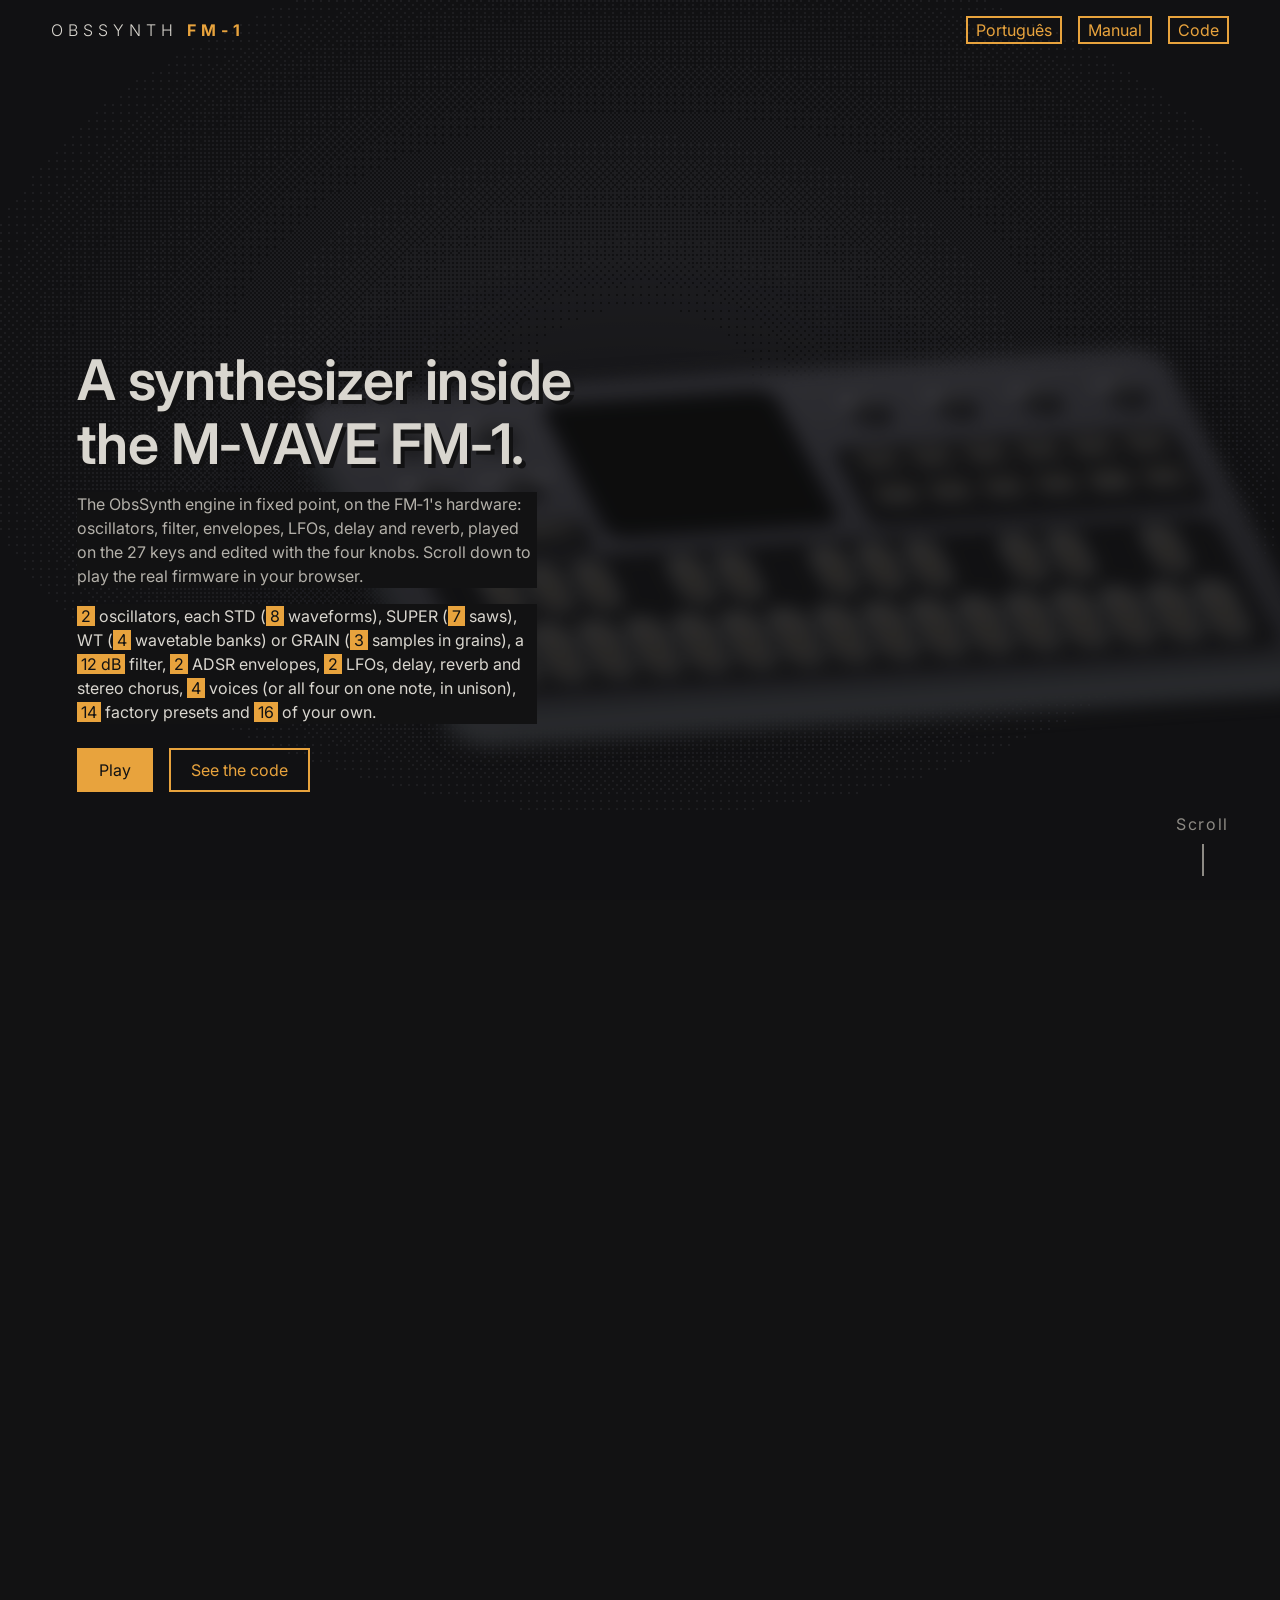
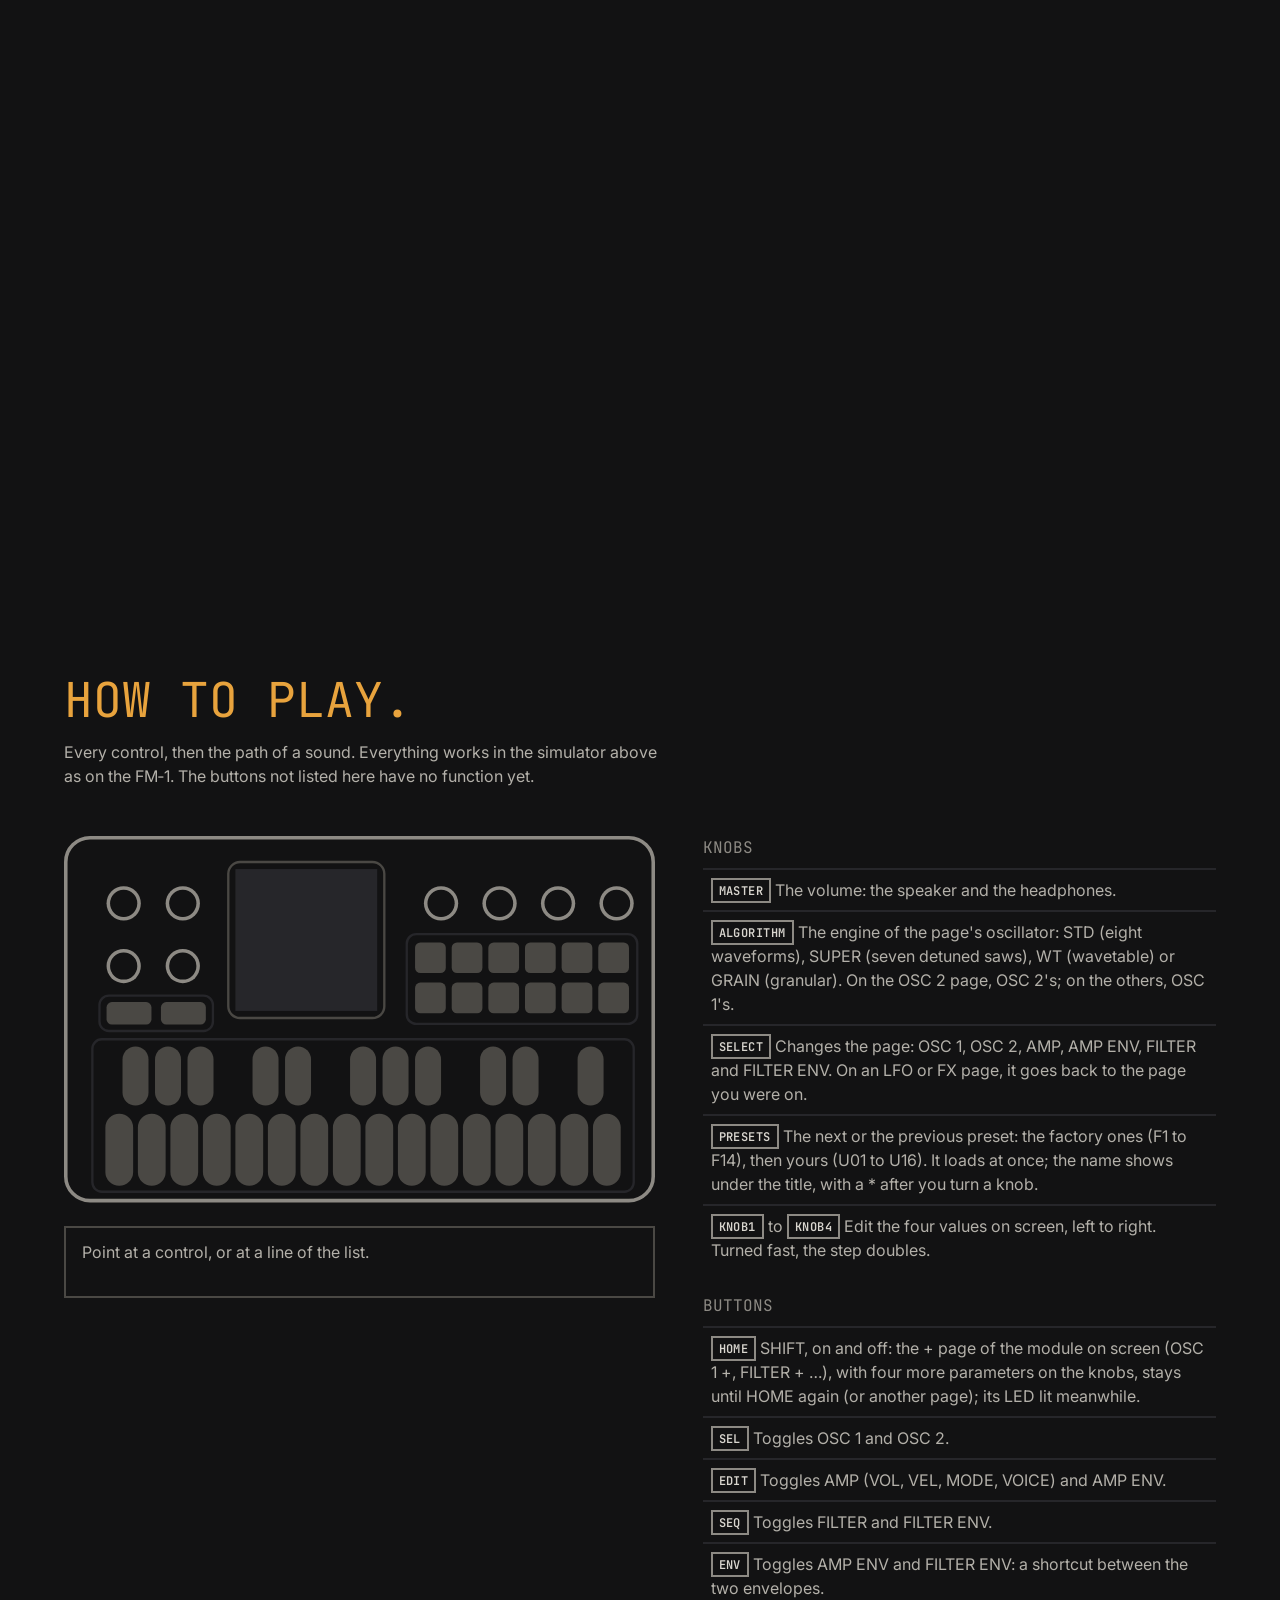
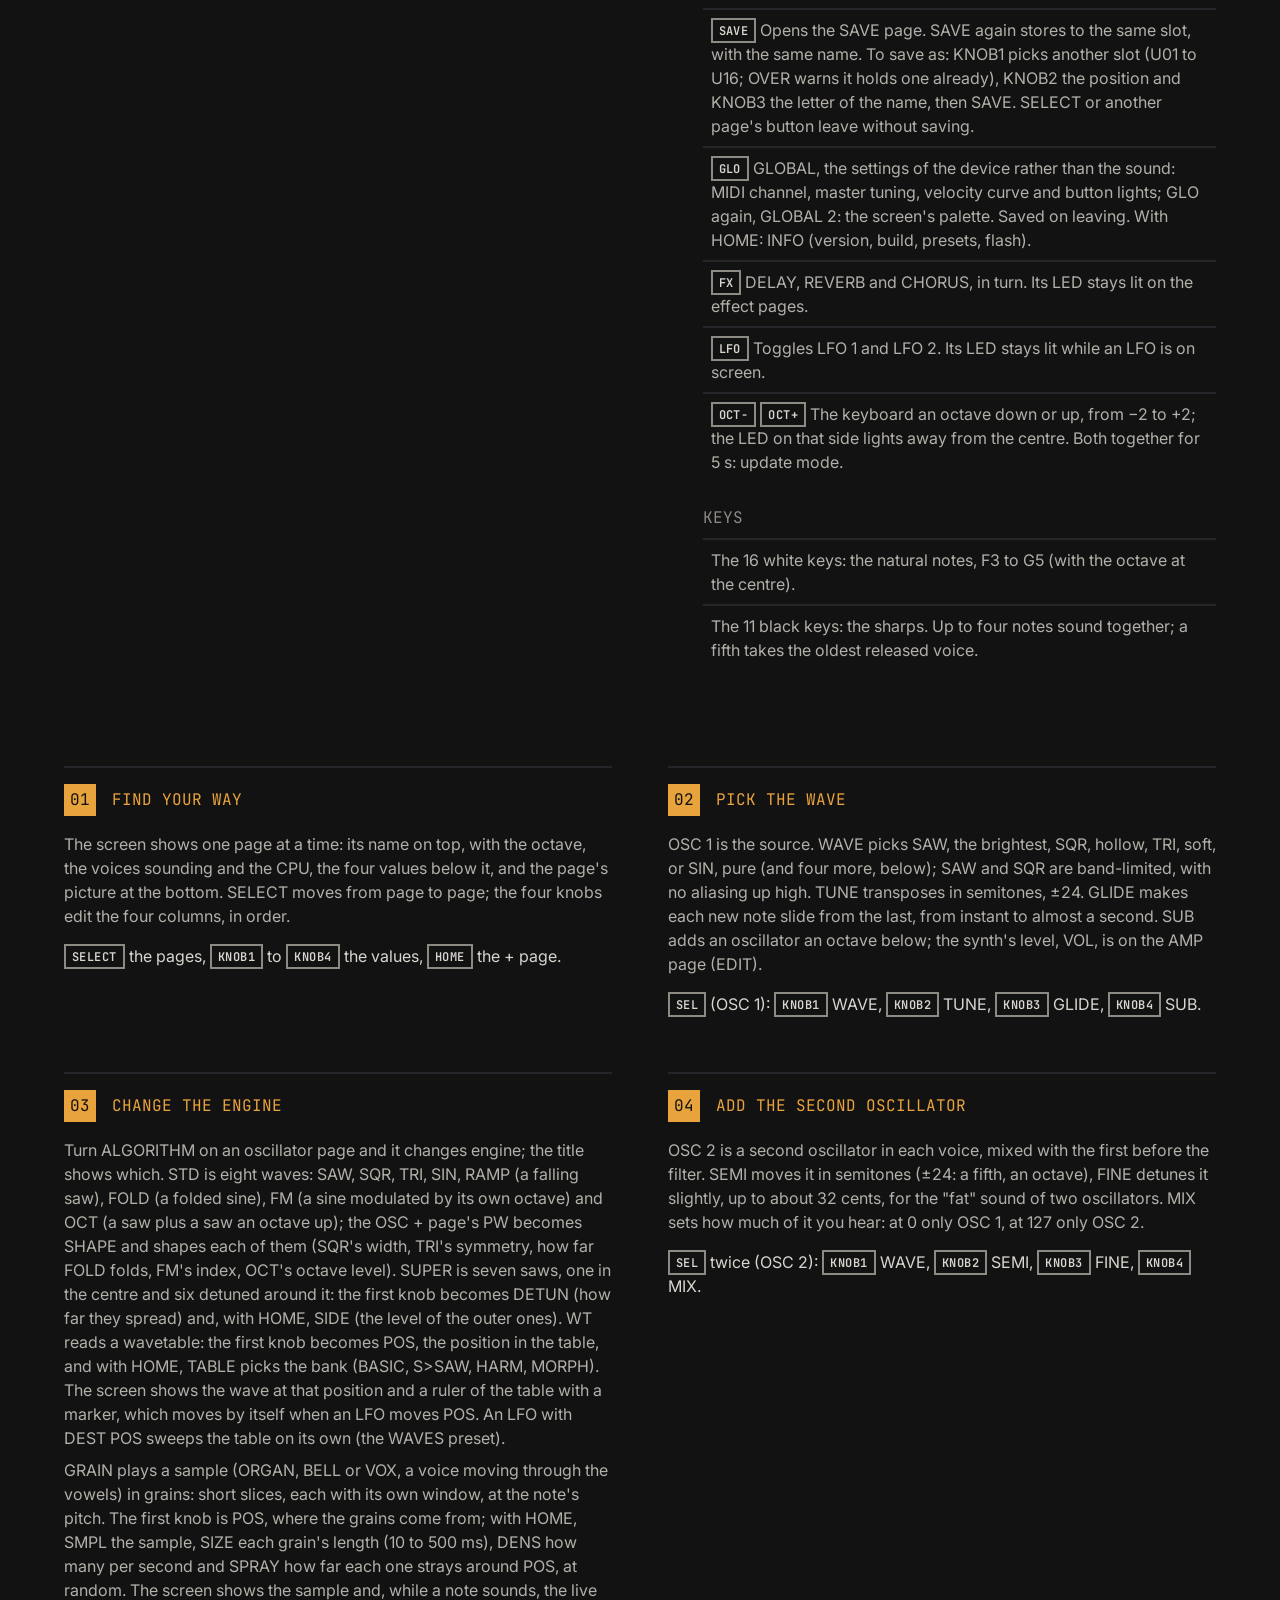
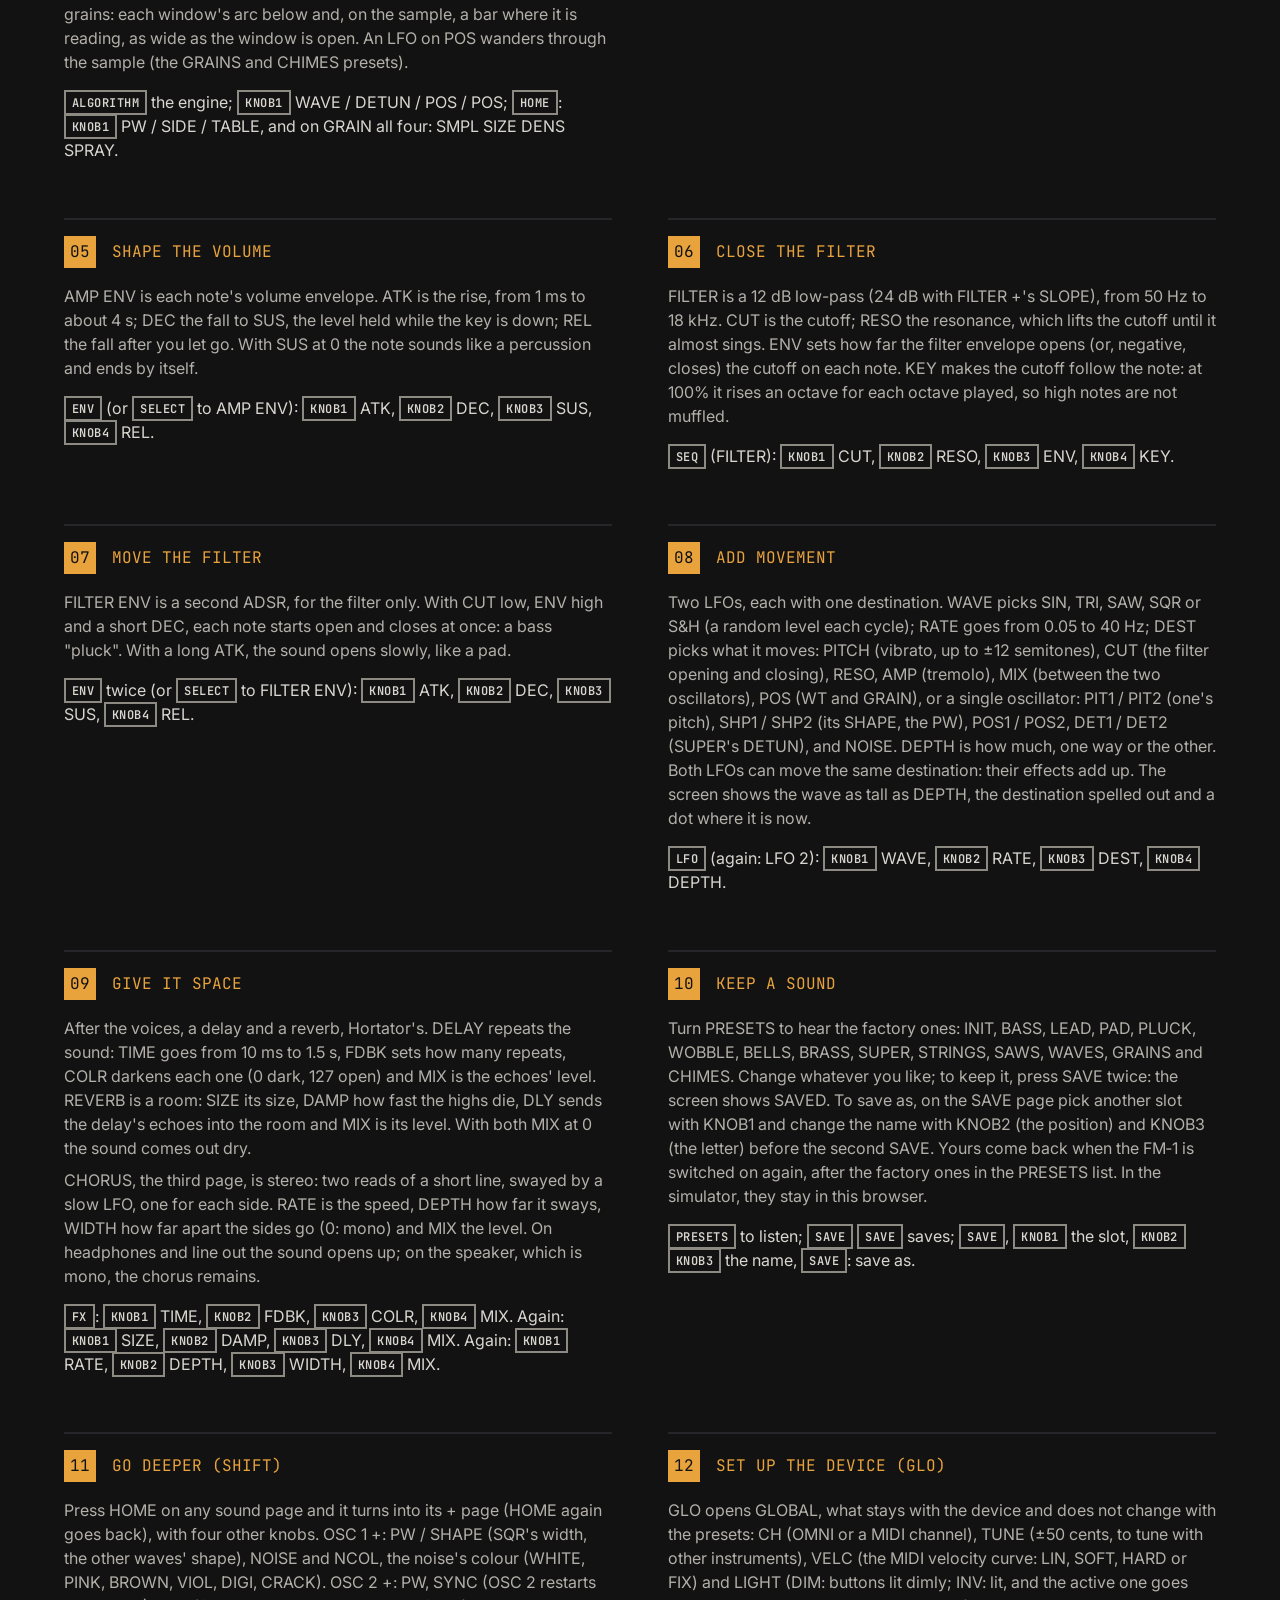
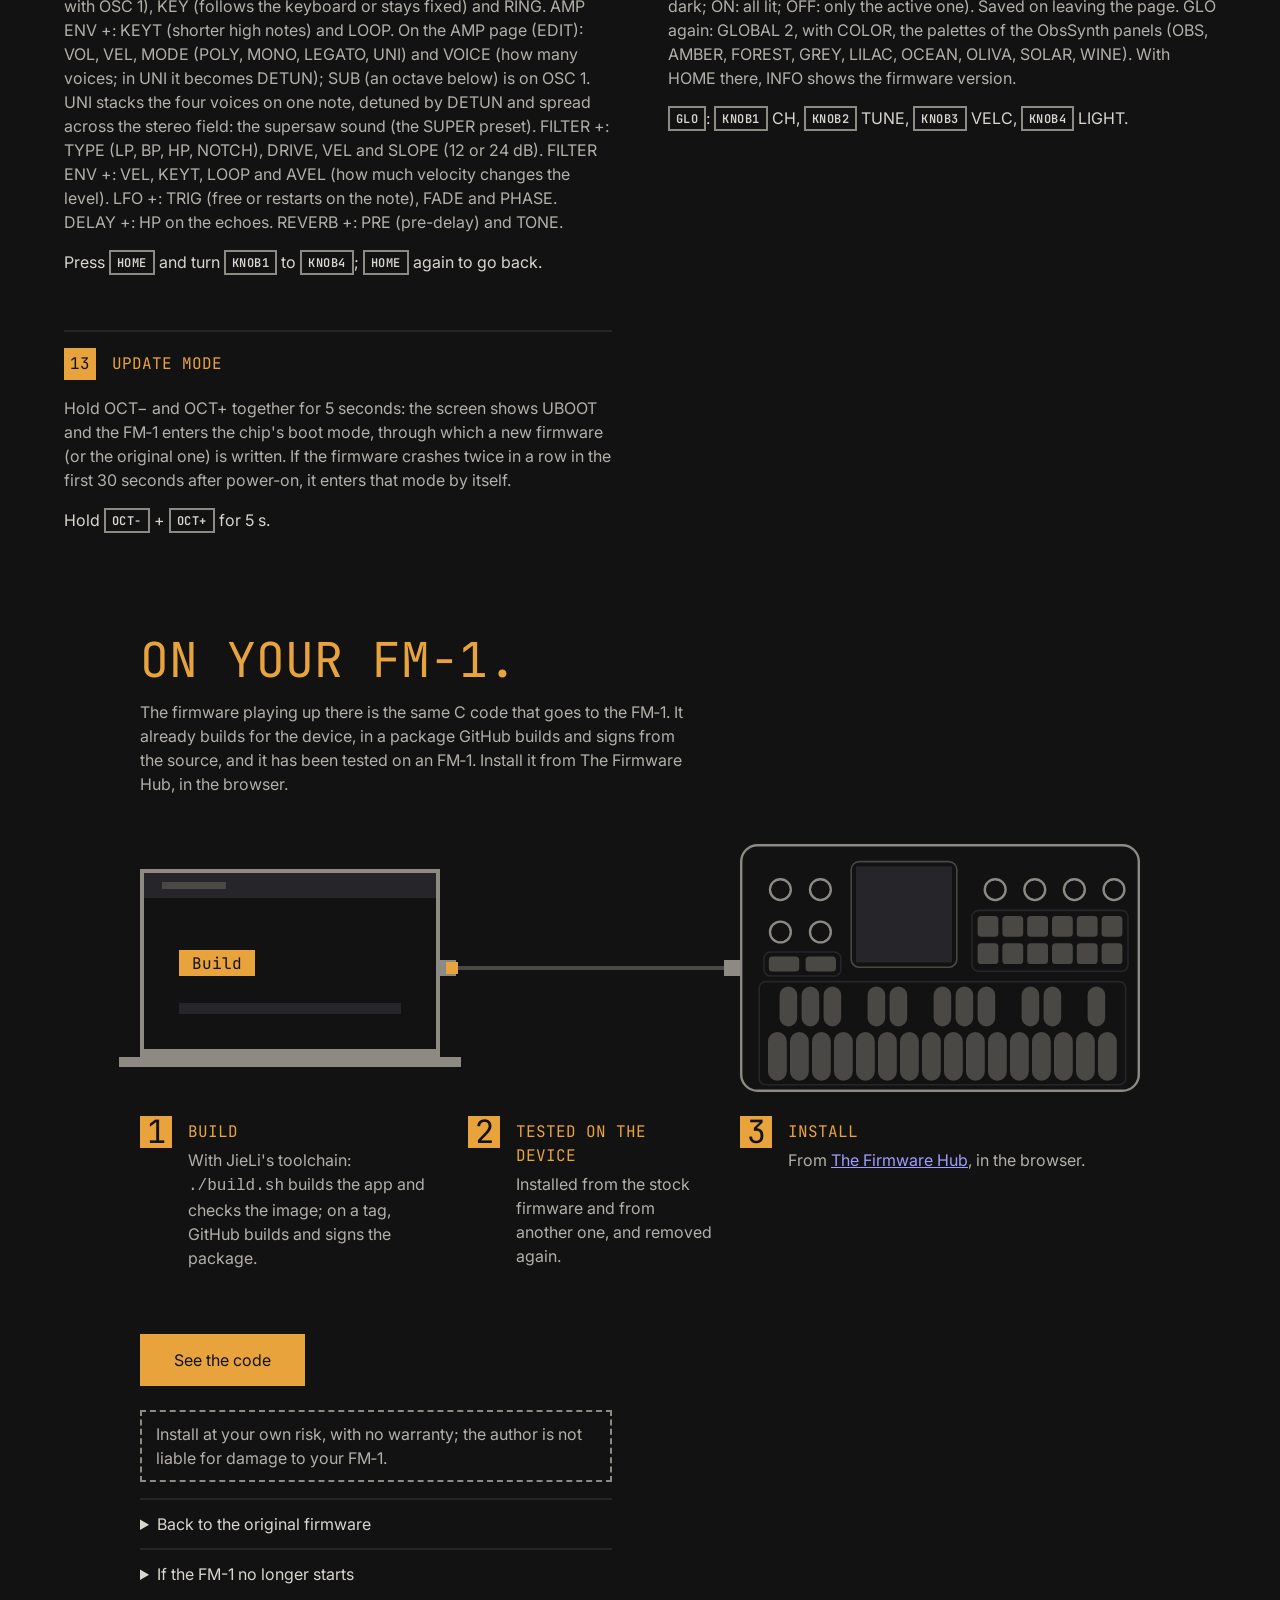
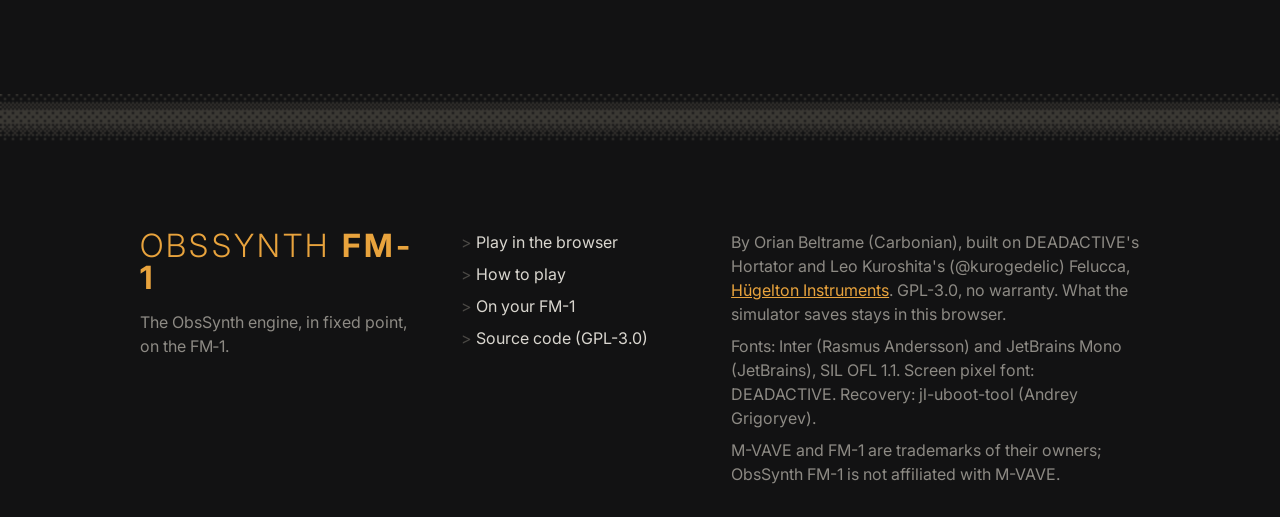
==== web/sim/index.html @ ee3d3f21 "sim page: the Clips beside the FM-1, Acid 16 selected, more acid clips on F9 SUPER - On wide screens" ====
<!doctype html>
<!-- SPDX-License-Identifier: GPL-3.0-only
     Drum machine fork: 2026 DEADACTIVE; ObsSynth FM-1: 2026 Orian Beltrame -->
<html lang="en">
<head>
<meta charset="utf-8">
<meta name="viewport" content="width=device-width, initial-scale=1, viewport-fit=cover">
<title>ObsSynth FM-1: a synthesizer inside the M-VAVE FM-1</title>
<meta name="description" content="ObsSynth FM-1 turns the M-VAVE FM-1 into a synthesizer: two oscillators, a filter with its own envelope, an amp envelope, two LFOs, delay, reverb and chorus, four voices. Play the real firmware in your browser.">
<link rel="preconnect" href="https://fonts.googleapis.com">
<link rel="preconnect" href="https://fonts.gstatic.com" crossorigin>
<link href="https://fonts.googleapis.com/css2?family=Inter:wght@300;400;600;700&family=JetBrains+Mono:wght@500;700&display=swap" rel="stylesheet" media="print" onload="this.media='all'">
<link rel="stylesheet" href="sim.css">
<link rel="alternate" hreflang="en" href="index.html">
<link rel="alternate" hreflang="pt-BR" href="pt.html">
</head>
<body>
<section id="hero" class="hero" aria-label="ObsSynth FM-1">
  <div class="hero-stage" id="stage">
    <nav class="hero-nav">
      <span class="silk">OBSSYNTH <span class="mark">FM-1</span></span>
      <span class="nav-links"><a href="pt.html" hreflang="pt-BR" lang="pt-BR">Português</a><a href="#manual">Manual</a><a href="https://github.com/orianbsilva/obssynth-fm1" target="_blank" rel="noopener">Code</a></span>
    </nav>

    <div class="desk-shadow" id="desk-shadow"></div>
    <div class="scene" id="scene">
      <div class="tilt" id="tilt">
        <div id="fit" class="fit">
          <div id="device" class="device" aria-label="The FM-1 panel"></div>
        </div>
      </div>
    </div>
    <div class="scene-dim" aria-hidden="true"></div>
    <div class="power-ui" id="power-ui">                <!-- placed by app.js: a line from the FM-1's own switch -->
      <span class="power-lead" id="power-lead" aria-hidden="true"></span>
      <button type="button" class="power-toggle" id="power-on" role="switch" aria-checked="false" aria-label="Power"
        disabled><span class="knob"></span></button>
      <span class="power-label" id="power-label">Power</span>
    </div>

    <div class="hero-copy" id="hero-copy">
      <h1>A synthesizer inside the M&#8209;VAVE&nbsp;FM&#8209;1.</h1>
      <p>The ObsSynth engine in fixed point, on the FM&#8209;1's hardware: oscillators, filter, envelopes, LFOs, delay
        and reverb, played on the 27 keys and edited with the four knobs. Scroll down to play the real firmware in your browser.</p>
      <p class="hero-count"><b>2</b> oscillators, each STD (<b>8</b> waveforms), SUPER (<b>7</b> saws),
        WT (<b>4</b> wavetable banks) or GRAIN (<b>3</b> samples in grains), a <b>12 dB</b> filter, <b>2</b>
        ADSR envelopes, <b>2</b> LFOs, delay, reverb and stereo chorus, <b>4</b> voices (or all four on one note,
        in unison), <b>14</b> factory presets and <b>16</b> of your own.</p>
      <p class="hero-actions">
        <a class="cta" href="#play">Play</a>
        <span class="cta-slot"><a class="cta ghost" href="https://github.com/orianbsilva/obssynth-fm1" target="_blank" rel="noopener">See the code</a><span class="install-count" id="install-count" hidden></span></span>
      </p>
    </div>
    <p class="scroll-cue" id="scroll-cue" aria-hidden="true">Scroll</p>

    <div class="play-bar" id="play-bar">
      <p id="note" class="note" role="status"></p>
      <span class="power-note" id="power-note">Loading…</span>
      <button type="button" class="bar-btn" id="help-toggle" aria-expanded="false" aria-controls="help">Controls</button>
      <button type="button" class="bar-btn" id="clips-toggle" aria-expanded="false" aria-controls="clips">Clips</button>
      <button type="button" class="bar-btn" id="reset" aria-haspopup="dialog">Start over</button>
      <div id="reset-confirm" class="confirm" role="dialog" aria-label="Start over" hidden>
        <p>Erase what this browser saved and start the FM&#8209;1 from scratch?</p>
        <button type="button" id="reset-yes">Erase and start over</button>
        <button type="button" id="reset-no">Keep</button>
      </div>
    </div>
    <div id="clips" class="clips" role="dialog" aria-label="MIDI clips" hidden>
      <p class="clips-title">MIDI clips</p>
      <p class="clips-sub">Into the simulator, or into an FM-1 over USB. The acid ones play on F9 SUPER.</p>
      <button type="button" id="clip-play">Play</button>
      <button type="button" id="clip-stop">Stop</button>
      <label class="clips-loop"><input type="checkbox" id="clip-loop" checked> Loop</label>
      <label class="clips-pick">Clip <select id="clip-sel"></select></label>
      <label>To <select id="clip-dest"></select></label>
      <label>Channel <select id="clip-ch"></select></label>
      <button type="button" id="clip-midi" title="Asks the browser for access to the MIDI ports">MIDI ports</button>
      <p id="clip-status" class="clips-status" role="status">Pick one and Play (or double-click it).</p>
    </div>
    <a class="more-cue" id="more-cue" href="#manual">More below<span aria-hidden="true">↓</span></a>
    <div id="help" class="help" hidden>
      <div>
        <h2>Mouse and touch</h2>
        <ul>
          <li>Keys and buttons play while pressed, several at once.</li>
          <li>Knobs: drag up or down, use the mouse wheel, or hover and use ↑ ↓.</li>
          <li>To hold a button (OCT− + OCT+), right-click it or press and hold; tap again to release.</li>
        </ul>
      </div>
      <div>
        <h2>Getting around</h2>
        <ul>
          <li>By section: SEL toggles OSC 1 and OSC 2; EDIT, AMP and AMP ENV; SEQ, FILTER and FILTER ENV. SELECT steps
            through all of them in order: OSC 1, OSC 2, AMP, AMP ENV, FILTER, FILTER ENV.</li>
          <li>ENV: AMP ENV and FILTER ENV; LFO: LFO 1 and LFO 2; FX: DELAY, REVERB and CHORUS; GLO: GLOBAL and GLOBAL 2.
            Each button cycles through its own pages.</li>
          <li>KNOB1 to KNOB4 edit the four values; HOME turns SHIFT on and off: the module's + page, with four more
            parameters, stays on screen until HOME again or another page.</li>
          <li>PRESETS changes the preset; SAVE, then SAVE again, stores the sound in a slot.</li>
        </ul>
      </div>
      <div>
        <h2>Computer keyboard</h2>
        <ul>
          <li>Lower keys: Z X C V B N M , . / and S D F H J L ; '</li>
          <li>Upper keys: Q W E R T Y and 3 4 6.</li>
          <li>Esc HOME, ← OCT−, → OCT+.</li>
        </ul>
      </div>
    </div>
  </div>
  <span class="hero-end" id="play" aria-hidden="true"></span>
</section>

<section id="manual" class="manual" aria-labelledby="manual-title">
  <header class="manual-head">
    <h2 id="manual-title">How to play.</h2>
    <p>Every control, then the path of a sound. Everything works in the simulator above as on the FM&#8209;1. The
      buttons not listed here have no function yet.</p>
  </header>

  <div class="panel-map">
    <div class="map-stage">
      <div class="map-device" id="manual-mini" aria-hidden="true"></div>
      <p class="map-caption" id="map-caption">Point at a control, or at a line of the list.</p>
    </div>
    <div class="map-list" id="map-list">
      <h3>Knobs</h3>
      <ul>
        <li data-ctl="MASTER"><b>MASTER</b> The volume: the speaker and the headphones.</li>
        <li data-ctl="ALGORITHM"><b>ALGORITHM</b> The engine of the page's oscillator: STD (eight waveforms), SUPER
          (seven detuned saws), WT (wavetable) or GRAIN (granular). On the OSC 2 page, OSC 2's; on the others, OSC 1's.</li>
        <li data-ctl="SELECT"><b>SELECT</b> Changes the page: OSC 1, OSC 2, AMP, AMP ENV, FILTER and FILTER ENV. On an LFO
          or FX page, it goes back to the page you were on.</li>
        <li data-ctl="PRESETS"><b>PRESETS</b> The next or the previous preset: the factory ones (F1 to F14), then
          yours (U01 to U16). It loads at once; the name shows under the title, with a * after you turn a knob.</li>
        <li data-ctl="KNOB1 KNOB2 KNOB3 KNOB4"><b>KNOB1</b> to <b>KNOB4</b> Edit the four values on screen, left to
          right. Turned fast, the step doubles.</li>
      </ul>
      <h3>Buttons</h3>
      <ul>
        <li data-ctl="HOME"><b>HOME</b> SHIFT, on and off: the + page of the module on screen (OSC 1 +, FILTER
          + …), with four more parameters on the knobs, stays until HOME again (or another page); its LED lit meanwhile.</li>
        <li data-ctl="SEL"><b>SEL</b> Toggles OSC 1 and OSC 2.</li>
        <li data-ctl="EDIT"><b>EDIT</b> Toggles AMP (VOL, VEL, MODE, VOICE) and AMP ENV.</li>
        <li data-ctl="SEQ"><b>SEQ</b> Toggles FILTER and FILTER ENV.</li>
        <li data-ctl="ENV"><b>ENV</b> Toggles AMP ENV and FILTER ENV: a shortcut between the two envelopes.</li>
        <li data-ctl="SAVE"><b>SAVE</b> Opens the SAVE page. SAVE again stores to the same slot, with the same name. To
          save as: KNOB1 picks another slot (U01 to U16; OVER warns it holds one already), KNOB2 the position and KNOB3
          the letter of the name, then SAVE. SELECT or another page's button leave without saving.</li>
        <li data-ctl="GLO"><b>GLO</b> GLOBAL, the settings of the device rather than the sound: MIDI channel, master
          tuning, velocity curve and button lights; GLO again, GLOBAL 2: the screen's palette. Saved on leaving. With
          HOME: INFO (version, build, presets, flash).</li>
        <li data-ctl="FX"><b>FX</b> DELAY, REVERB and CHORUS, in turn. Its LED stays lit on the effect pages.</li>
        <li data-ctl="LFO"><b>LFO</b> Toggles LFO 1 and LFO 2. Its LED stays lit while an LFO is on screen.</li>
        <li data-ctl="OCT- OCT+"><b>OCT-</b> <b>OCT+</b> The keyboard an octave down or up, from −2 to +2; the LED on
          that side lights away from the centre. Both together for 5 s: update mode.</li>
      </ul>
      <h3>Keys</h3>
      <ul>
        <li data-ctl="white">The 16 white keys: the natural notes, F3 to G5 (with the octave at the centre).</li>
        <li data-ctl="black">The 11 black keys: the sharps. Up to four notes sound together; a fifth takes the
          oldest released voice.</li>
      </ul>
    </div>
  </div>

  <ol class="guides">
    <li class="guide" id="m-around">
      <h3>Find your way</h3>
      <p>The screen shows one page at a time: its name on top, with the octave, the voices sounding and the CPU, the
        four values below it, and the page's picture at the bottom. SELECT moves from page to page; the four knobs edit
        the four columns, in order.</p>
      <p class="where"><b>SELECT</b> the pages, <b>KNOB1</b> to <b>KNOB4</b> the values, <b>HOME</b> the + page.</p>
    </li>
    <li class="guide" id="m-osc">
      <h3>Pick the wave</h3>
      <p>OSC 1 is the source. WAVE picks SAW, the brightest, SQR, hollow, TRI, soft, or SIN, pure (and four more,
        below); SAW and SQR are band-limited, with no aliasing up high. TUNE transposes in semitones, ±24. GLIDE makes
        each new note slide from the last, from instant to almost a second. SUB adds an oscillator an octave below; the
        synth's level, VOL, is on the AMP page (EDIT).</p>
      <p class="where"><b>SEL</b> (OSC 1): <b>KNOB1</b> WAVE, <b>KNOB2</b> TUNE, <b>KNOB3</b> GLIDE, <b>KNOB4</b> SUB.</p>
    </li>
    <li class="guide" id="m-engines">
      <h3>Change the engine</h3>
      <p>Turn ALGORITHM on an oscillator page and it changes engine; the title shows which. STD is eight waves: SAW, SQR, TRI, SIN, RAMP (a falling saw),
        FOLD (a folded sine), FM (a sine modulated by its own octave) and OCT (a saw plus a saw an octave up); the
        OSC + page's PW becomes SHAPE and shapes each of them (SQR's width, TRI's symmetry, how far FOLD folds, FM's
        index, OCT's octave level). SUPER is seven saws, one in the centre and six detuned around it: the first knob becomes DETUN (how far
        they spread) and, with HOME, SIDE (the level of the outer ones). WT reads a wavetable: the first knob becomes
        POS, the position in the table, and with HOME, TABLE picks the bank (BASIC, S>SAW, HARM, MORPH). The screen shows
        the wave at that position and a ruler of the table with a marker, which moves by itself when an LFO moves POS. An LFO
        with DEST POS sweeps the table on its own (the WAVES preset).</p>
      <p>GRAIN plays a sample (ORGAN, BELL or VOX, a voice moving through the vowels) in grains: short slices, each
        with its own window, at the note's pitch. The first knob is POS, where the grains come from; with HOME, SMPL the
        sample, SIZE each grain's length (10 to 500 ms), DENS how many per second and SPRAY how far each one strays
        around POS, at random. The screen shows the sample and, while a note sounds, the live grains: each window's arc
        below and, on the sample, a bar where it is reading, as wide as the window is open. An LFO on POS wanders
        through the sample (the GRAINS and CHIMES presets).</p>
      <p class="where"><b>ALGORITHM</b> the engine; <b>KNOB1</b> WAVE / DETUN / POS / POS; <b>HOME</b>:
        <b>KNOB1</b> PW / SIDE / TABLE, and on GRAIN all four: SMPL SIZE DENS SPRAY.</p>
    </li>
    <li class="guide" id="m-osc2">
      <h3>Add the second oscillator</h3>
      <p>OSC 2 is a second oscillator in each voice, mixed with the first before the filter. SEMI moves it in
        semitones (±24: a fifth, an octave), FINE detunes it slightly, up to about 32 cents, for the "fat" sound of two
        oscillators. MIX sets how much of it you hear: at 0 only OSC 1, at 127 only OSC 2.</p>
      <p class="where"><b>SEL</b> twice (OSC 2): <b>KNOB1</b> WAVE, <b>KNOB2</b> SEMI, <b>KNOB3</b> FINE,
        <b>KNOB4</b> MIX.</p>
    </li>
    <li class="guide" id="m-amp">
      <h3>Shape the volume</h3>
      <p>AMP ENV is each note's volume envelope. ATK is the rise, from 1 ms to about 4 s; DEC the fall to SUS, the
        level held while the key is down; REL the fall after you let go. With SUS at 0 the note sounds like a
        percussion and ends by itself.</p>
      <p class="where"><b>ENV</b> (or <b>SELECT</b> to AMP ENV): <b>KNOB1</b> ATK, <b>KNOB2</b> DEC, <b>KNOB3</b> SUS,
        <b>KNOB4</b> REL.</p>
    </li>
    <li class="guide" id="m-filter">
      <h3>Close the filter</h3>
      <p>FILTER is a 12 dB low-pass (24 dB with FILTER +'s SLOPE), from 50 Hz to 18 kHz. CUT is the cutoff; RESO the
        resonance, which lifts the cutoff until it almost sings. ENV sets how far the filter envelope opens (or, negative,
        closes) the cutoff on each note. KEY makes the cutoff follow the note: at 100% it rises an octave for each octave
        played, so high notes are not muffled.</p>
      <p class="where"><b>SEQ</b> (FILTER): <b>KNOB1</b> CUT, <b>KNOB2</b> RESO, <b>KNOB3</b> ENV,
        <b>KNOB4</b> KEY.</p>
    </li>
    <li class="guide" id="m-fenv">
      <h3>Move the filter</h3>
      <p>FILTER ENV is a second ADSR, for the filter only. With CUT low, ENV high and a short DEC, each note starts
        open and closes at once: a bass "pluck". With a long ATK, the sound opens slowly, like a pad.</p>
      <p class="where"><b>ENV</b> twice (or <b>SELECT</b> to FILTER ENV): <b>KNOB1</b> ATK, <b>KNOB2</b> DEC, <b>KNOB3</b> SUS,
        <b>KNOB4</b> REL.</p>
    </li>
    <li class="guide" id="m-lfo">
      <h3>Add movement</h3>
      <p>Two LFOs, each with one destination. WAVE picks SIN, TRI, SAW, SQR or S&amp;H (a random level each cycle);
        RATE goes from 0.05 to 40 Hz; DEST picks what it moves: PITCH (vibrato, up to ±12 semitones), CUT (the filter
        opening and closing), RESO, AMP (tremolo), MIX (between the two oscillators), POS (WT and GRAIN), or a single
        oscillator: PIT1 / PIT2 (one's pitch), SHP1 / SHP2 (its SHAPE, the PW), POS1 / POS2, DET1 / DET2 (SUPER's
        DETUN), and NOISE. DEPTH is how much, one way or the other. Both LFOs can move the same destination: their
        effects add up. The screen shows the wave as tall as DEPTH, the destination spelled out and a dot where it is now.</p>
      <p class="where"><b>LFO</b> (again: LFO 2): <b>KNOB1</b> WAVE, <b>KNOB2</b> RATE, <b>KNOB3</b> DEST,
        <b>KNOB4</b> DEPTH.</p>
    </li>
    <li class="guide" id="m-fx">
      <h3>Give it space</h3>
      <p>After the voices, a delay and a reverb, Hortator's. DELAY repeats the sound: TIME goes from 10 ms to 1.5 s,
        FDBK sets how many repeats, COLR darkens each one (0 dark, 127 open) and MIX is the echoes' level. REVERB is a
        room: SIZE its size, DAMP how fast the highs die, DLY sends the delay's echoes into the room and MIX is its
        level. With both MIX at 0 the sound comes out dry.</p>
      <p>CHORUS, the third page, is stereo: two reads of a short line, swayed by a slow LFO, one for each side. RATE
        is the speed, DEPTH how far it sways, WIDTH how far apart the sides go (0: mono) and MIX the level. On
        headphones and line out the sound opens up; on the speaker, which is mono, the chorus remains.</p>
      <p class="where"><b>FX</b>: <b>KNOB1</b> TIME, <b>KNOB2</b> FDBK, <b>KNOB3</b> COLR, <b>KNOB4</b> MIX. Again:
        <b>KNOB1</b> SIZE, <b>KNOB2</b> DAMP, <b>KNOB3</b> DLY, <b>KNOB4</b> MIX. Again: <b>KNOB1</b> RATE,
        <b>KNOB2</b> DEPTH, <b>KNOB3</b> WIDTH, <b>KNOB4</b> MIX.</p>
    </li>
    <li class="guide" id="m-presets">
      <h3>Keep a sound</h3>
      <p>Turn PRESETS to hear the factory ones: INIT, BASS, LEAD, PAD, PLUCK, WOBBLE, BELLS, BRASS, SUPER, STRINGS, SAWS, WAVES, GRAINS and CHIMES. Change whatever you like;
        to keep it, press SAVE twice: the screen shows SAVED. To save as, on the SAVE page pick another slot with KNOB1
        and change the name with KNOB2 (the position) and KNOB3 (the letter) before the second SAVE. Yours come back
        when the FM&#8209;1 is switched on again, after the factory ones in the PRESETS list. In the simulator, they
        stay in this browser.</p>
      <p class="where"><b>PRESETS</b> to listen; <b>SAVE</b> <b>SAVE</b> saves; <b>SAVE</b>, <b>KNOB1</b> the slot,
        <b>KNOB2</b> <b>KNOB3</b> the name, <b>SAVE</b>: save as.</p>
    </li>
    <li class="guide" id="m-shift">
      <h3>Go deeper (SHIFT)</h3>
      <p>Press HOME on any sound page and it turns into its + page (HOME again goes back), with four other knobs. OSC 1 +: PW / SHAPE
        (SQR's width, the other waves' shape), NOISE and NCOL, the noise's colour (WHITE, PINK,
        BROWN, VIOL, DIGI, CRACK). OSC 2 +: PW, SYNC
        (OSC 2 restarts with OSC 1), KEY (follows the keyboard or stays fixed) and RING. AMP ENV +: KEYT (shorter high
        notes) and LOOP. On the AMP page (EDIT): VOL, VEL, MODE (POLY, MONO, LEGATO, UNI) and VOICE (how many voices; in
        UNI it becomes DETUN); SUB (an octave below) is on OSC 1. UNI stacks the four
        voices on one note, detuned by DETUN and spread across the stereo field: the supersaw sound (the SUPER preset). FILTER +: TYPE (LP, BP, HP, NOTCH), DRIVE,
        VEL and SLOPE (12 or 24 dB). FILTER ENV +: VEL, KEYT, LOOP and AVEL (how much velocity changes the level). LFO +: TRIG (free or restarts on the note), FADE and
        PHASE. DELAY +: HP on the echoes. REVERB +: PRE (pre-delay) and TONE.</p>
      <p class="where">Press <b>HOME</b> and turn <b>KNOB1</b> to <b>KNOB4</b>; <b>HOME</b> again to go back.</p>
    </li>
    <li class="guide" id="m-global">
      <h3>Set up the device (GLO)</h3>
      <p>GLO opens GLOBAL, what stays with the device and does not change with the presets: CH (OMNI or a MIDI
        channel), TUNE (±50 cents, to tune with other instruments), VELC (the MIDI velocity curve: LIN, SOFT, HARD or
        FIX) and LIGHT (DIM: buttons lit dimly; INV: lit, and the active one goes dark; ON: all lit; OFF: only the
        active one). Saved on leaving the page. GLO again: GLOBAL 2, with COLOR, the palettes of the ObsSynth panels (OBS,
        AMBER, FOREST, GREY, LILAC, OCEAN, OLIVA, SOLAR, WINE). With HOME there, INFO shows the firmware version.</p>
      <p class="where"><b>GLO</b>: <b>KNOB1</b> CH, <b>KNOB2</b> TUNE, <b>KNOB3</b> VELC, <b>KNOB4</b> LIGHT.</p>
    </li>
    <li class="guide" id="m-update">
      <h3>Update mode</h3>
      <p>Hold OCT− and OCT+ together for 5 seconds: the screen shows UBOOT and the FM&#8209;1 enters the chip's boot
        mode, through which a new firmware (or the original one) is written. If the firmware crashes twice in a row in
        the first 30 seconds after power-on, it enters that mode by itself.</p>
      <p class="where">Hold <b>OCT-</b> + <b>OCT+</b> for 5 s.</p>
    </li>
  </ol>
</section>

<section id="install" class="install" aria-labelledby="install-title">
  <header class="install-head">
    <h2 id="install-title">On your FM-1.</h2>
    <p>The firmware playing up there is the same C code that goes to the FM&#8209;1. It already builds for the
      device, in a package GitHub builds and signs from the source, and it has been tested on an FM&#8209;1. Install
      it from The Firmware Hub, in the browser.</p>
  </header>

  <div class="cable-diagram" id="cable" aria-hidden="true">
    <div class="laptop">
      <div class="lid"><span class="bar"></span><span class="ghost-btn">Build</span><span class="ghost-line"></span></div>
      <div class="deck"></div>
    </div>
    <div class="usb"><span class="wire"></span><span class="pulse"></span><span class="pulse late"></span></div>
    <div class="fm1-shot" id="install-mini"></div>
  </div>
  <ol class="install-steps">
    <li><h3>Build</h3><p>With JieLi's toolchain: <code>./build.sh</code> builds the app and checks the image; on a tag, GitHub builds and signs the package.</p></li>
    <li><h3>Tested on the device</h3><p>Installed from the stock firmware and from another one, and removed again.</p></li>
    <li><h3>Install</h3><p>From <a href="https://thefirmwarehub.com" target="_blank" rel="noopener">The Firmware Hub</a>, in the browser.</p></li>
  </ol>

  <div class="install-grid">
    <div class="whats-new">
      <p class="fw-version" id="fw-version">ObsSynth FM-1</p>
      <h3>What's new</h3>
      <ul id="whats-new"></ul>
    </div>
    <div class="install-go">
      <a class="cta big" href="https://github.com/orianbsilva/obssynth-fm1" target="_blank" rel="noopener">See the code</a>
      <p class="risk">Install at your own risk, with no warranty; the author is not liable for
        damage to your FM&#8209;1.</p>
      <details>
        <summary>Back to the original firmware</summary>
        <p>M-VAVE's updater, M-UPGRADE, puts the original firmware back: at
          <a href="https://www.m-vave.com/download" target="_blank" rel="noopener">m-vave.com/download</a>, Downloads →
          PC Software → M-UPGRADE, with PC Firmware → FM-1 V15.</p>
      </details>
      <details>
        <summary>If the FM-1 no longer starts</summary>
        <p>The chip's boot mode cannot be erased: hold OCT− and OCT+ for 5 s, or let the firmware crash twice, and write
          the original with the recovery tool (<code>docs/RECOVERY.md</code>) or a
          <a href="https://github.com/kurogedelic/FM-1-transporter" target="_blank" rel="noopener">Transporter</a>.</p>
      </details>
    </div>
  </div>
</section>

<div class="foot-band" id="foot-band" aria-hidden="true"></div>
<footer class="foot">
  <div class="foot-brand">
    <p class="silk foot-mark">OBSSYNTH <span class="mark">FM-1</span></p>
    <p>The ObsSynth engine, in fixed point, on the FM&#8209;1.</p>
  </div>
  <nav class="foot-nav" aria-label="On this page">
    <a href="#play">Play in the browser</a>
    <a href="#manual">How to play</a>
    <a href="#install">On your FM-1</a>
    <a href="https://github.com/orianbsilva/obssynth-fm1" target="_blank" rel="noopener">Source code (GPL-3.0)</a>
  </nav>
  <div class="foot-credits">
    <p>By Orian Beltrame (Carbonian), built on DEADACTIVE's Hortator and Leo Kuroshita's (@kurogedelic) Felucca,
      <a href="https://hugelton.com" target="_blank" rel="noopener">Hügelton Instruments</a>. GPL-3.0, no warranty.
      What the simulator saves stays in this browser.</p>
    <p>Fonts: Inter (Rasmus Andersson) and JetBrains Mono (JetBrains), SIL OFL 1.1. Screen pixel font:
      DEADACTIVE. Recovery: jl-uboot-tool (Andrey Grigoryev).</p>
    <p>M-VAVE and FM-1 are trademarks of their owners; ObsSynth FM-1 is not affiliated with M-VAVE.</p>
  </div>
</footer>
<script type="module" src="app.js"></script>
</body>
</html>
---- web/sim/sim.css ----
/* SPDX-License-Identifier: GPL-3.0-only
 * Drum machine fork: 2026 DEADACTIVE; ObsSynth FM-1: 2026 Orian Beltrame */
/* ObsSynth's look: the panels' neutral theme (src/app/common/panel_kit.hpp: near-black greys, amber accent) and
 * fonts (panel_fonts.hpp: Inter for the words, JetBrains Mono for the values) over Hortator's layout. */
/* The page as the FM-1's screen: its MONO palette (firmware/src/gfx.c: five steps of one colour plus white, in the
 * firmware's own roles), on a 16 px grid (16, 32, 48, 64, 80),
 * blends dithered (dither.js), headings that glitch as they arrive. Only the device keeps its hardware greys. */
:root {
  --k: #121213;                                    /* the ground (panel_kit bg) */
  --c1: #26262a;                                   /* rules, separators */
  --c2: #4a4844;                                   /* inactive, empty, units */
  --c3: #8d8a84;                                   /* labels */
  --c4: #b3b0a9;                                   /* secondary text */
  --c5: #d9d6cf;                                   /* values, text */
  --w: #e8a33d;                                    /* accent only (ObsSynth amber): what is touched, where we are */
  --mono: "JetBrains Mono", "DejaVu Sans Mono", ui-monospace, monospace;   /* values */
  --sans: "Inter", "DejaVu Sans", "Segoe UI", system-ui, sans-serif;       /* words */
  /* the device, a physical thing: its own greys */
  --body: #34343a;
  --body-edge: #26262a;
  --bed: #121213;
  --cap: #1d1d1f;
  --cap-top: #3a3833;
  --silk: #d9d6cf;
  --led: #e8a33d;
  --focus: #e8a33d;
  /* 2 px dither cells as tiles (dither.js draws the larger fields) */
  --d25: url("data:image/svg+xml,%3Csvg xmlns='http://www.w3.org/2000/svg' width='4' height='4' shape-rendering='crispEdges'%3E%3Crect width='2' height='2' fill='%23fff'/%3E%3C/svg%3E");
  --d50: url("data:image/svg+xml,%3Csvg xmlns='http://www.w3.org/2000/svg' width='4' height='4' shape-rendering='crispEdges'%3E%3Crect width='2' height='2' fill='%23fff'/%3E%3Crect x='2' y='2' width='2' height='2' fill='%23fff'/%3E%3C/svg%3E");
  color-scheme: dark;
}

* { box-sizing: border-box; }
[hidden] { display: none !important; }
html, body { margin: 0; }
body {
  background: var(--k);
  color: var(--c5);
  font: 16px/24px var(--sans);
  min-height: 100vh;
  display: flex;
  flex-direction: column;
  align-items: center;
  padding: 0 0 max(16px, env(safe-area-inset-bottom));
}
::selection { background: var(--w); color: var(--k); }

/* ---- page: the hero, then sections and footer in one column */
.install, .foot { width: min(100% - 32px, 1000px); }
button { font: inherit; }
.silk { font: 300 16px/1 var(--sans); letter-spacing: 5px; }   /* the wordmark: OBSSYNTH, then the product in .mark */
.silk .mark { font-weight: 700; color: var(--w); }
.cta {                                             /* the firmware's highlight: inverse on touch */
  display: inline-block; text-decoration: none; padding: 8px 20px; border: 2px solid var(--w);
  background: var(--w); color: var(--k); position: relative;
}
.cta.ghost { background: transparent; color: var(--w); }
.cta-slot { position: relative; display: inline-flex; }          /* the install count hangs under its button: */
.install-count { position: absolute; left: 0; top: 100%; margin-top: 8px; white-space: nowrap; color: var(--c5);
  background: var(--k); }                                          /* out of the flow, so nothing moves when it shows */
.install-count b { padding: 0 4px; color: var(--k); background: var(--w); font-weight: normal; }
.cta:hover { background: var(--k); color: var(--w); }
.cta.ghost:hover { background: var(--w); color: var(--k); }
.cta:focus-visible { outline: 2px dashed var(--w); outline-offset: 4px; }

/* the hero: a scroll track with a sticky stage; app.js maps the scroll to --p (0 far back and blurred .. 1 the
   simulator, flat and sharp). The stage is the screen's black with a dithered glow behind the device. */
.hero { position: relative; width: 100%; height: 420vh; }
.hero-end {                                     /* "Play it" lands in the middle of the steady stretch */
  position: absolute; left: 0; top: calc((100% - 100vh) * 0.8); height: 1px; width: 1px; pointer-events: none;
  scroll-snap-align: start; }
html { scroll-snap-type: y proximity; }
.hero-stage {
  position: sticky; top: 0; height: 100vh; overflow: hidden; perspective: 1500px; perspective-origin: 50% 40%;
  color: var(--c5); background-color: var(--k); image-rendering: pixelated;
  --hero-ink: var(--c5);
}
.hero-nav {
  position: absolute; top: 0; left: 0; right: 0; z-index: 5; display: flex; justify-content: space-between;
  align-items: center; padding: 16px max(16px, 4vw); color: var(--hero-ink);
}
.hero-nav .nav-links { display: flex; gap: 16px; }
.hero-nav a { color: var(--w); text-decoration: none; padding: 0 8px; border: 2px solid var(--w); }
.hero-nav a:hover { background: var(--w); color: var(--k); }
.scene { position: absolute; inset: 0; display: flex; align-items: center; justify-content: center;
  padding: 96px 0 118px;                         /* the device lands between the nav + power switch and the bar */
}
/* the dimming: an overlay's opacity, not a filter, and outside the blurred scene */
.scene-dim { position: absolute; inset: 0; background: var(--k); opacity: var(--dim, 0); pointer-events: none; }
.tilt { position: relative; transform-style: preserve-3d; will-change: transform; }
.tilt .fit { transform-style: preserve-3d; }
.desk-shadow {
  position: absolute; left: 50%; top: 50%; width: 70vw; height: 40vw; max-width: 1000px; max-height: 560px;
  transform: translate(-50%, -38%); border-radius: 50%;
  background: radial-gradient(closest-side, rgba(0,0,0,.7), rgba(0,0,0,0)); opacity: var(--shadow, 0.6);
}
.hero-copy {
  position: absolute; left: max(16px, 6vw); bottom: max(64px, 12vh); z-index: 4; max-width: 48rem;
  opacity: var(--copy, 1); transform: translateY(calc((1 - var(--copy, 1)) * -40px));
  pointer-events: var(--copy-events, auto);
}
.hero-copy h1 {
  font: 600 56px/64px var(--sans); margin: 0; max-width: 16ch; color: var(--c5); letter-spacing: -0.01em;
  text-shadow: 4px 4px 0 var(--k);
}
.hero-copy p { margin: 16px 0 0; max-width: 46ch; color: var(--c4); background: var(--k); }
.hero-copy .hero-count { color: var(--c5); }
.hero-copy .hero-count b { padding: 0 4px; color: var(--k); background: var(--w); font-weight: normal; }   /* the screen's inverted bars */
.hero-copy .hero-actions { display: flex; gap: 16px; flex-wrap: wrap; margin-top: 24px; background: none; }
.scroll-cue {
  position: absolute; right: max(16px, 4vw); bottom: 24px; margin: 0; color: var(--c3);
  opacity: var(--copy, 1); letter-spacing: 0.1em; z-index: 4;
}
.scroll-cue::after { content: ""; display: block; width: 2px; height: 32px; margin: 8px auto 0; background: currentColor;
  transform-origin: top; animation: cue 1.8s steps(6) infinite; }
@keyframes cue { 0% { transform: scaleY(0); } 50% { transform: scaleY(1); } 100% { transform: scaleY(1); opacity: 0; } }
/* the simulator's bar under the device: the power caption, Controls, Reset in one row; the reset confirm a pop-over
   above it and status notes float above it, so nothing in the row ever moves */
.play-bar {
  position: absolute; left: 50%; bottom: 20px; transform: translateX(-50%); z-index: 7; display: flex; gap: 12px;
  align-items: center; white-space: nowrap; color: var(--hero-ink);
  opacity: var(--arrived, 0); pointer-events: var(--arrived-events, none); transition: opacity 0.45s steps(4);
}
.power-note { color: var(--c4); margin-right: 8px; }
@media (max-width: 560px) {                       /* phones: the caption above the row, the row one line */
  .power-note { position: absolute; bottom: calc(100% + 8px); left: 50%; transform: translateX(-50%);
    width: max-content; max-width: calc(100vw - 32px); white-space: normal; text-align: center; margin: 0; }
  .play-bar { gap: 8px; }
  .bar-btn { padding: 0 8px; }
}
.bar-btn, .confirm button {
  background: var(--k); color: var(--c5); border: 2px solid var(--c3); padding: 2px 14px; cursor: pointer;
}
.bar-btn:hover, .confirm button:hover { border-color: var(--w); color: var(--w); }
.bar-btn[aria-expanded="true"] { background: var(--w); color: var(--k); border-color: var(--w); }
.confirm {
  position: absolute; bottom: calc(100% + 12px); right: 0; width: min(360px, calc(100vw - 32px)); white-space: normal;
  display: flex; flex-wrap: wrap; gap: 8px; padding: 14px 16px; background: var(--k); border: 2px solid var(--w);
}
.confirm p { flex-basis: 100%; margin: 0 0 4px; color: var(--c5); }
.clips {                                        /* the Clips panel: over the bar (narrow), beside the device (wide) */
  position: absolute; left: 50%; bottom: 80px; transform: translateX(-50%); width: min(440px, 100% - 32px);
  white-space: normal; display: flex; flex-wrap: wrap; align-items: center; gap: 8px 12px; padding: 14px 16px;
  background: var(--k); border: 2px solid var(--w); z-index: 9; font: 14px/20px var(--mono); color: var(--c5);
  opacity: var(--arrived, 0); pointer-events: var(--arrived-events, none); transition: opacity 0.45s steps(4);
}
.clips[hidden] { display: none; }
.clips-title { flex-basis: 100%; margin: 0; color: var(--w); }
.clips label { display: flex; gap: 6px; align-items: center; }
.clips select { background: var(--k); color: var(--c5); border: 2px solid var(--c3); font: inherit; max-width: 260px; }
.clips button { background: var(--k); color: var(--c5); border: 2px solid var(--c3); padding: 2px 14px; cursor: pointer;
  font: inherit; }
.clips button:hover { border-color: var(--w); color: var(--w); }
.clips-status { flex-basis: 100%; margin: 4px 0 0; color: var(--c4); font-size: 12px; }
.clips-sub { flex-basis: 100%; margin: 0; color: var(--c4); font-size: 12px; line-height: 16px; }
.clips-pick { flex-basis: 100%; }
.clips-pick select { flex: 1; }
.play-bar .note { position: absolute; bottom: calc(100% + 8px); left: 50%; transform: translateX(-50%); width: max-content;
  max-width: calc(100vw - 32px); white-space: normal; text-align: center; margin: 0; color: var(--c4); pointer-events: none; }
.help {                                         /* a sheet over the stage, above the Controls bar that opens it */
  position: absolute; z-index: 8; left: 50%; bottom: 80px; transform: translateX(-50%); width: min(780px, 100% - 32px);
  display: grid; grid-template-columns: repeat(auto-fit, minmax(260px, 1fr)); gap: 0 32px; padding: 12px 20px 16px;
  background: var(--k); color: var(--c5); border: 2px solid var(--c3);
  max-height: calc(100vh - 150px); overflow: auto;   /* above the bar */
}
.help h2 { font: 16px/24px var(--mono); color: var(--w); margin: 8px 0 0; text-transform: uppercase; }
.help ul { margin: 0; padding-left: 16px; color: var(--c4); }
.note { min-height: 1.5em; margin: 6px 0 0; color: var(--c4); }

/* Controls beside the device on wide screens: the stage keeps the panel's width free, the device moves left and is
   fitted to what is left (app.js HELP_W); the change eases, only while it happens (.easing), so scrolling never lags */
@property --scale { syntax: '<number>'; inherits: true; initial-value: 1; }
.hero-stage { --help-w: 320px; }
.hero-stage.easing .device { transition: --scale .35s ease; }
.hero-stage.easing .fit { transition: width .35s ease, height .35s ease; }
.hero-stage.easing .scene { transition: padding .35s ease; }
@media (min-width: 900px) {
  .hero-stage.help-open .scene { padding-right: calc(var(--help-w) + 40px); }
  .hero-stage.help-open .help { left: auto; right: 24px; top: 96px; bottom: auto; transform: none; width: var(--help-w);
    grid-template-columns: 1fr; align-content: start; max-height: calc(100vh - 222px); }
  .hero-stage.help-open .more-cue { opacity: 0; pointer-events: none; }
}
/* Clips beside the device, on its left, on wide screens (app.js CLIPS_W): open from the start; the clip list shown
   whole (app.js gives the select a size) */
.hero-stage { --clips-w: 300px; }
@media (min-width: 1100px) {
  .hero-stage.clips-open .scene { padding-left: calc(var(--clips-w) + 40px); }
  .hero-stage.clips-open .clips { left: 24px; top: 96px; bottom: auto; transform: none; width: var(--clips-w);
    max-height: calc(100vh - 222px); overflow: auto; align-content: start; }
  .hero-stage.clips-open .clips-pick { flex-direction: column; align-items: stretch; }
  .hero-stage.clips-open .clips select { max-width: none; }
  .hero-stage.clips-open .clips-pick select option { padding: 2px 4px; }
  .hero-stage.clips-open .clips-pick select option:checked { background: var(--w); color: var(--k); }
}

/* depth: the panel's parts stand off its face; walls around its outline give the body its depth (app.js) */
.device { transform-style: preserve-3d; }
.device > .tray { translate: 0 0 1px; }
.device > .bezel { translate: 0 0 1px; }
.device > canvas.lcd { translate: 0 0 2px; }   /* in front of its bezel, behind the caps */
.device > .lbl { translate: 0 0 1px; }
.device > .btn { translate: 0 0 7px; }
.device > .key { translate: 0 0 5px; }
.device > .enc { translate: 0 0 9px; transform-style: preserve-3d; }
.device > .enc .cap { translate: 0 0 8px; }
.device > .walls { left: 0; top: 0; width: 0; height: 0; transform-style: preserve-3d; pointer-events: none; }
.walls > div { position: absolute; left: 0; top: 0; transform-origin: 0 0; backface-visibility: visible; }
.device > .glare {
  inset: 0; border-radius: 44px; pointer-events: none; translate: 0 0 12px; opacity: 0; overflow: hidden;
}
.glare-band {                                    /* a fixed gradient moved by transform: composited, never repainted */
  position: absolute; top: -40%; left: 0; width: 55%; height: 180%; will-change: transform;
  background: linear-gradient(90deg, transparent, rgba(255,255,255,.2) 50%, transparent);
}
.device.waiting { pointer-events: none; }
html { scroll-behavior: smooth; }
@media (prefers-reduced-motion: reduce) { html { scroll-behavior: auto; } }

/* ---- headings glitch as they arrive (dither.js initGlitch): the text torn into offset slices, a few frames */
.glitch { position: relative; }
.glitch.glitching { animation: glitch-base .5s steps(1, end) 1; }
.glitch.glitching::before, .glitch.glitching::after {
  content: attr(data-text); position: absolute; inset: 0; background: var(--k); pointer-events: none;
}
.glitch.glitching::before { color: var(--w); animation: glitch-a .5s steps(1, end) 1 forwards; }
.glitch.glitching::after { color: var(--c3); animation: glitch-b .5s steps(1, end) 1 forwards; }
@keyframes glitch-base { 0% { transform: translateX(0); } 20% { transform: translateX(-4px); } 40% { transform: translateX(4px); }
  60% { transform: translateX(0); opacity: .6; } 80% { opacity: 1; } }
@keyframes glitch-a {
  0% { clip-path: inset(8% 0 72% 0); transform: translateX(-12px); }
  20% { clip-path: inset(52% 0 30% 0); transform: translateX(16px); }
  40% { clip-path: inset(22% 0 60% 0); transform: translateX(-6px); }
  60% { clip-path: inset(70% 0 8% 0); transform: translateX(10px); }
  80% { clip-path: inset(40% 0 44% 0); transform: translateX(-20px); }
  100% { clip-path: inset(100% 0 0 0); transform: none; } }
@keyframes glitch-b {
  0% { clip-path: inset(60% 0 20% 0); transform: translateX(8px); }
  25% { clip-path: inset(12% 0 76% 0); transform: translateX(-14px); }
  50% { clip-path: inset(80% 0 4% 0); transform: translateX(6px); }
  75% { clip-path: inset(30% 0 50% 0); transform: translateX(12px); }
  100% { clip-path: inset(100% 0 0 0); transform: none; } }

/* ---- the manual: the panel map (a small FM-1 beside the list of its controls, manual.js lights both), then ten
   guides, numbered as the install steps are */
.manual { width: 100%; color: var(--c5); padding: 96px max(16px, 5vw) 0; background: var(--k); }
.manual-head, .panel-map, .guides { max-width: 1180px; margin-left: auto; margin-right: auto; }
.manual-head { margin-bottom: 48px; }
.manual-head h2 { font: 48px/48px var(--mono); margin: 0; max-width: 24ch; color: var(--w); text-transform: uppercase; }
.manual-head p { color: var(--c4); max-width: 60ch; margin: 16px 0 0; }
.manual a { color: var(--w); }
.panel-map { display: grid; grid-template-columns: minmax(0, 1.15fr) minmax(0, 1fr); gap: 48px; align-items: start; }
.map-stage { position: sticky; top: 10vh; }
.map-device { position: relative; aspect-ratio: 1000 / 620; }
.map-device .hit { cursor: pointer; }
.mini .m-btn.on, .mini .m-key.on { background: var(--w); }
.mini .m-enc.on { background: var(--c5); box-shadow: 0 0 0 6px var(--w); }
.map-caption { min-height: 72px; margin: 24px 0 0; padding: 12px 16px; border: 2px solid var(--c2); color: var(--c4); }
.map-list h3 { font: 16px/24px var(--mono); margin: 24px 0 8px; color: var(--c3); text-transform: uppercase; }
.map-list h3:first-child { margin-top: 0; }
.map-list ul { list-style: none; margin: 0; padding: 0; }
.map-list li { padding: 8px 8px; border-top: 2px solid var(--c1); color: var(--c4); cursor: default; }
.map-list li.on { background: var(--c1); color: var(--c5); }
.map-list li:focus-visible { outline: 2px dashed var(--focus); outline-offset: -2px; }
.map-list li.on b, .map-stage .map-caption b { background: var(--w); border-color: var(--w); color: var(--k); }
.guides { list-style: none; counter-reset: guide; padding: 0; margin-top: 96px; margin-bottom: 0; display: grid;
  grid-template-columns: repeat(2, minmax(0, 1fr)); gap: 48px 56px; }
.guide { counter-increment: guide; padding-top: 16px; border-top: 2px solid var(--c1); }
.guide h3 { display: flex; align-items: center; gap: 16px; font: 16px/32px var(--mono); margin: 0 0 16px; color: var(--w);
  text-transform: uppercase; }
.guide h3::before { content: counter(guide, decimal-leading-zero); padding: 0 6px; color: var(--k); background: var(--w); }
.guide p { margin: 0 0 8px; color: var(--c4); }
.guide p.where { margin-top: 16px; color: var(--c5); }
@media (max-width: 860px) {                       /* phones: the FM-1 on top, the list under it */
  .manual { padding-top: 64px; }
  .panel-map { grid-template-columns: minmax(0, 1fr); gap: 24px; }
  .map-stage { position: static; }
  .guides { margin-top: 64px; grid-template-columns: minmax(0, 1fr); }
}

/* ---- the features: eight chapters, each a piece computed by the firmware's own sound code (features.js), on a
   plate drawn as the screen draws its pages: black, rules in the darkest tone, values bright */
.features { width: 100%; color: var(--c5); padding: 96px max(16px, 5vw) 128px; background: var(--k); }
.features-head { max-width: 1180px; margin: 0 auto 32px; }
.features-head h2, .install-head h2 {
  font: 48px/48px var(--mono); margin: 0; max-width: 24ch; color: var(--w); text-transform: uppercase;
}
.features-head p { color: var(--c4); max-width: 60ch; margin: 16px 0 0; }
.dither-rule { display: block; height: 32px; margin: 0; image-rendering: pixelated; }   /* dither.js fills it */
.chapter { max-width: 1180px; margin: 0 auto; padding: 80px 0; display: grid; align-items: start;
  grid-template-columns: minmax(264px, 36ch) minmax(0, 1fr); gap: 48px; border-top: 2px solid var(--c1); }
.features-head + .chapter { border-top: 0; }
.ch-text { position: sticky; top: 10vh; }
.ch-text h3 { font: 32px/32px var(--mono); margin: 0 0 16px; color: var(--w); text-transform: uppercase; }
.ch-text p { margin: 0 0 8px; color: var(--c4); }
.ch-text p.where { margin-top: 16px; color: var(--c5); }
.device-screen { margin: 24px 0 0; }
.device-screen canvas { display: block; width: 240px; height: 240px; max-width: 100%; aspect-ratio: 1; padding: 12px;
  box-sizing: content-box; background: var(--k); image-rendering: pixelated; image-rendering: crisp-edges;
  border: 2px solid var(--c2); box-shadow: 6px 6px 0 var(--c1); }
.device-screen figcaption { margin-top: 16px; max-width: 268px; color: var(--c3); }
.plate { position: relative; min-height: 340px; display: grid; gap: 20px; align-content: start;
  background: var(--k); padding: 22px; border: 2px solid var(--c2); box-shadow: 8px 8px 0 var(--c1); }
.plate::before { content: ""; position: absolute; left: -2px; top: -2px; width: 16px; height: 16px;   /* the screen's corner */
  border-left: 2px solid var(--w); border-top: 2px solid var(--w); pointer-events: none; }
.features.lab-failed .plate[data-piece]:not([data-piece="ble"]):empty::after {
  content: "These pictures need WebAssembly, which this browser has turned off."; color: var(--c4); }
.plate .scope { display: block; width: 100%; height: 220px; }
.plate .lab-play { justify-self: end; display: inline-flex; align-items: center; gap: 10px; min-height: 40px;
  padding: 0 16px 0 12px; border: 2px solid var(--w); background: var(--k); color: var(--w); cursor: pointer; }
.plate .lab-play::before { content: ""; width: 0; height: 0; border-style: solid; border-width: 6px 0 6px 10px;
  border-color: transparent transparent transparent currentColor; }
.plate .lab-play:hover { background: var(--c1); }
.plate .lab-play[aria-pressed="true"] { background: var(--w); color: var(--k); }
.plate .lab-play[aria-pressed="true"]::before { width: 10px; height: 10px; border: 0; background: currentColor; }
.plate .lab-play:disabled { cursor: default; opacity: .6; }
.plate .knobs { display: flex; flex-wrap: wrap; gap: 16px 24px; }
.plate .knob { display: grid; justify-items: center; gap: 4px; min-width: 64px; }
.plate .knob .dial { position: relative; width: 56px; height: 56px; border-radius: 50%; cursor: grab; touch-action: none;
  background: conic-gradient(from -135deg, var(--w) calc(var(--f, 0) * 270deg), var(--c1) 0 270deg, transparent 0); }
.plate .knob .dial:active { cursor: grabbing; }
.plate .knob .cap { position: absolute; inset: 5px; border-radius: 50%; background: var(--k); border: 2px solid var(--c2); }
.plate .knob .cap::after { content: ""; position: absolute; left: 50%; top: 3px; width: 2px; height: 14px; margin-left: -1px;
  background: var(--w); }
.plate .knob .name, .plate .chip { font: 16px/1 var(--mono); }
.plate .knob .name { color: var(--c3); }
.plate .knob .val { color: var(--c5); line-height: 1; min-height: 16px; }
.plate .chips { display: flex; flex-wrap: wrap; gap: 6px; }
.plate .chip { min-height: 32px; padding: 0 8px; border: 2px solid var(--c2); background: var(--k); color: var(--c4); cursor: pointer; }
.plate .chip:hover { border-color: var(--c4); }
.plate .chip[aria-checked="true"] { background: var(--w); border-color: var(--w); color: var(--k); }
.plate .scopes { display: grid; gap: 18px; }
.plate .scope.gr { height: 110px; }
.plate .scope.per-step { height: 96px; }
.plate .lfo-groups { display: flex; flex-wrap: wrap; gap: 16px 40px; }
.plate .lfo-group { display: grid; gap: 12px; }
.plate .lfo-head { margin: 0; color: var(--c4); }
.plate .lfo-head::before { content: ""; display: inline-block; width: 16px; height: 4px; margin-right: 8px; vertical-align: middle; }
.plate .lfo-head.key-led::before { background: var(--w); }
.plate .lfo-head.key-warm::before { background: var(--k) var(--d50) 0 0 / 4px 4px; }
.plate .scopes.two { grid-template-columns: minmax(0, 2fr) minmax(0, 1fr); }
.plate .controls-row { display: flex; flex-wrap: wrap; align-items: flex-end; justify-content: space-between; gap: 20px; }
.plate .families { display: grid; grid-template-columns: repeat(auto-fill, minmax(min(100%, 228px), 1fr)); gap: 14px 22px; }
.plate .families.inline { display: flex; flex-wrap: wrap; gap: 14px 32px; }
.plate .family { display: grid; gap: 8px; align-content: start; }
.plate .family-name { color: var(--c3); }
.plate .play-slot { display: flex; align-items: center; gap: 16px; margin-left: auto; }
.plate .play-slot .lab-play { justify-self: auto; }
.plate .pad { width: 84px; height: 84px; border: 2px solid var(--c3); cursor: pointer; touch-action: none;
  font: 16px/1 var(--mono); color: var(--c5); background: var(--c1); box-shadow: 4px 4px 0 var(--c2); }
.plate .pad:hover { border-color: var(--w); }
.plate .pad.down, .plate .pad:active { transform: translate(4px, 4px); box-shadow: none; background: var(--w); color: var(--k); }
.plate .legend { display: flex; flex-wrap: wrap; gap: 6px 20px; margin: 0; color: var(--c3); }
.plate .legend span::before { content: ""; display: inline-block; width: 16px; height: 4px; margin-right: 8px;
  vertical-align: middle; background: var(--c2); }
.plate .legend .key-led::before { background: var(--w); }
.plate .legend .key-warm::before { background: var(--k) var(--d50) 0 0 / 4px 4px; }
.plate .lane { display: grid; grid-template-columns: repeat(16, minmax(0, 1fr)); gap: 6px 4px; }
.plate .lane-step { display: grid; gap: 4px; justify-items: stretch; padding: 4px 0; }
.plate .lane-step.now { background: var(--c1); }
.plate .step-pad { height: 32px; border: 2px solid var(--c1); background: var(--k); cursor: pointer; padding: 0; }
.plate .lane-step.beat .step-pad { border-color: var(--c2); }
.plate .step-pad[aria-pressed="true"] { background: var(--c2); }
.plate .step-pad.fired { background: var(--w); border-color: var(--w); }
.plate .step-tag { min-height: 32px; padding: 0; border: 0; background: none; color: var(--c3); cursor: pointer;
  font: 16px/16px var(--mono); white-space: pre; overflow: hidden; }
.plate .step-tag[aria-pressed="true"] { background: var(--w); color: var(--k); }
.plate .step-tag:disabled { cursor: default; }
.plate .sel-name { align-self: center; margin: 0 8px 0 0; min-width: 4.5em; color: var(--w); }
.plate .scope.dice { height: 168px; }
.plate .dice-caption { margin-top: -8px; }
.plate .live-row { display: flex; flex-wrap: wrap; gap: 20px 40px; padding-top: 16px; border-top: 2px solid var(--c1); }
.plate .live-group { display: grid; gap: 10px; align-content: start; justify-items: start; }
.plate .live-group .family-name { margin: 0; }
.plate .live-btn { min-height: 36px; padding: 0 14px; border: 2px solid var(--c3); background: var(--k); color: var(--c5); cursor: pointer; }
.plate .live-btn:hover { border-color: var(--w); }
.plate .live-btn.quiet { border-color: transparent; color: var(--c3); }
.plate .live-btn.rec[aria-pressed="true"] { background: var(--w); color: var(--k); border-color: var(--w);
  animation: wait-blink .5s steps(2, jump-none) infinite; }
.plate .live-state { min-height: 24px; color: var(--c4); }
.plate .live-state.waiting { color: var(--w); animation: wait-blink .5s steps(2, jump-none) infinite; }
@keyframes wait-blink { 50% { opacity: .35; } }
@media (prefers-reduced-motion: reduce) { .plate .live-state.waiting, .plate .live-btn.rec { animation: none; } }
.plate .motion-row { display: flex; align-items: center; gap: 16px; }
.plate .scope.motion { width: min(320px, 50vw); height: 56px; }
.plate .motion-btns { display: flex; gap: 8px; }
.plate .grids-stage { display: grid; grid-template-columns: 200px minmax(0, 1fr); gap: 24px; align-items: center; }
.plate .scope.xy { width: 200px; height: 200px; cursor: crosshair; touch-action: none; border: 2px solid var(--c1); }
.plate .scope.lanes { height: 168px; }
.plate .chain { display: flex; flex-wrap: wrap; align-items: stretch; gap: 10px; }
.plate .stage { position: relative; display: grid; justify-items: center; align-content: start; gap: 8px; padding: 8px 6px 10px;
  border: 2px solid var(--c1); min-width: 76px; opacity: .5; }
.plate .stage.on, .plate .stage.voice { opacity: 1; border-color: var(--c2); }
.plate .stage.voice { justify-content: center; align-content: center; }
.plate .stage:not(.send)::after { content: ""; position: absolute; right: -12px; top: 50%; width: 10px; height: 2px; background: var(--c2); }
.plate .stage-name { border: 0; background: none; padding: 2px 6px; cursor: pointer; color: var(--c4); font: 16px/1 var(--mono); }
.plate .stage.on .stage-name { color: var(--k); background: var(--w); }
.plate .stage-name.fixed { cursor: default; }
.plate .sends { display: flex; gap: 10px; padding-left: 14px; margin-left: 4px; border-left: 2px dashed var(--c2); }
.plate .perform { display: grid; gap: 10px; }
.plate .perform .family-name { margin: 0; }
.plate .perform-keys { display: flex; flex-wrap: wrap; gap: 10px 18px; }
.plate .key-group { display: flex; gap: 6px; }
.plate .perf-key { width: 74px; min-height: 64px; padding: 8px 4px; border: 2px solid var(--c2); border-top: 0; cursor: pointer;
  touch-action: none; user-select: none; -webkit-user-select: none; background: var(--k);
  box-shadow: inset 0 -6px 0 var(--c1); color: var(--c4); text-align: center; font: 16px/16px var(--mono); }
.plate .perf-key:hover { border-color: var(--c4); }
.plate .perf-key.down { background: var(--w); color: var(--k); border-color: var(--w); box-shadow: none; transform: translateY(2px); }
.plate .ble-stage { display: grid; grid-template-columns: auto minmax(60px, 1fr) auto; align-items: center; gap: 0 4px; }
.plate .ble-node { display: grid; justify-items: center; gap: 4px; padding: 14px 16px; border: 2px solid var(--c2);
  background: var(--k); transition: opacity .4s steps(4), border-color .4s; }
.plate .ble-node.fm1 { border-color: var(--c4); }
.plate .ble-name { font: 16px/1.2 var(--mono); color: var(--w); }
.plate .ble-sub { color: var(--c3); }
.plate .ble-node.fm1 .ble-sub { color: var(--c4); }
.plate.ble:not([data-step="2"]):not([data-step="3"]) .ble-node.ctl { opacity: .3; }
.plate .ble-faders { display: flex; gap: 18px; height: 46px; margin-bottom: 4px; }
.plate .ble-fader { position: relative; width: 4px; background: var(--c1); }
.plate .ble-levels { display: flex; gap: 6px; height: 46px; align-items: flex-end; margin-bottom: 4px; }
.plate .ble-level { position: relative; width: 12px; height: 100%; border: 2px solid var(--c2); }
.plate .ble-level i { position: absolute; left: 0; right: 0; bottom: 0; height: 60%; background: var(--c5); transition: height .15s steps(3); }
.plate .ble-fader i { position: absolute; left: -6px; top: 0; width: 16px; height: 8px; background: var(--c4);
  transition: transform .15s steps(3); }
.plate .ble-air { position: relative; height: 120px; overflow: hidden; }
.plate .ble-link { position: absolute; left: 0; right: 0; top: 50%; border-top: 2px dashed var(--c2); }
.plate.ble[data-step="2"] .ble-link, .plate.ble[data-step="3"] .ble-link { border-top: 2px solid var(--w); }
.plate .ble-rings span { position: absolute; left: 0; top: 50%; width: 30px; height: 30px; margin: -15px 0 0 -15px; border-radius: 50%;
  border: 2px dashed var(--w); opacity: 0; }
.plate.ble[data-step="1"] .ble-rings span { animation: ble-ring 1.8s steps(9) infinite; }
.plate.ble[data-step="1"] .ble-rings span:nth-child(2) { animation-delay: .6s; }
.plate.ble[data-step="1"] .ble-rings span:nth-child(3) { animation-delay: 1.2s; }
@keyframes ble-ring { from { transform: scale(.4); opacity: .8; } to { transform: scale(12); opacity: 0; } }
.plate .ble-packet { position: absolute; right: 0; top: 50%; width: 8px; height: 8px; margin-top: -4px;
  background: var(--w); animation: ble-fly .9s steps(12) forwards; }
@keyframes ble-fly { to { right: calc(100% - 8px); } }
.plate .ble-row { display: flex; flex-wrap: wrap; gap: 20px 28px; align-items: flex-start; }
.plate .ble-side { flex: 1 1 340px; display: grid; gap: 14px; }
.plate .ble-status { display: flex; flex-wrap: wrap; justify-content: space-between; gap: 10px; }
.plate .ble-states { display: flex; flex-wrap: wrap; gap: 6px; }
.plate .ble-state { font: 16px/1 var(--mono); padding: 6px 6px; border: 2px solid var(--c1); color: var(--c2); }
.plate .ble-state.on { color: var(--k); background: var(--w); border-color: var(--w); }
.plate .ble-console { list-style: none; margin: 0; padding: 12px 14px; background: var(--k); border: 2px solid var(--c1);
  display: grid; gap: 8px; font: 16px/24px var(--mono); color: var(--c2); }
.plate .ble-console li { display: flex; flex-wrap: wrap; gap: 0 16px; }
.plate .ble-console code { color: inherit; font: inherit; min-width: 9em; }
.plate .ble-console code::before { content: "> "; color: var(--c2); }
.plate .ble-console li.done { color: var(--c3); }
.plate .ble-console li.now { color: var(--w); }
.plate .ble-next { flex: 0 1 200px; display: grid; gap: 6px; padding: 14px; border: 2px dashed var(--c2); opacity: .7; }
@media (prefers-reduced-motion: reduce) {
  .plate .ble-rings span, .plate .ble-packet { animation: none; display: none; }
}
.plate :focus-visible { outline: 2px dashed var(--focus); outline-offset: 3px; }
@media (max-width: 860px) {                       /* phones: the text, then its plate */
  .features { padding-top: 64px; }
  .chapter { grid-template-columns: minmax(0, 1fr); gap: 24px; padding: 48px 0; }
  .ch-text { position: static; }
  .plate { padding: 14px; min-height: 260px; box-shadow: 4px 4px 0 var(--c1); }
  .plate .knobs { gap: 14px 18px; }
  .plate .lane { grid-template-columns: repeat(8, minmax(0, 1fr)); }
  .plate .grids-stage { grid-template-columns: minmax(0, 1fr); justify-items: center; }
  .plate .perf-key { width: 62px; }
  .plate .sends { padding-left: 0; margin-left: 0; border-left: 0; }
  .plate .ble-node { padding: 10px 8px; }
  .plate .ble-air { height: 90px; }
  .plate .ble-console code { min-width: 0; }
  .plate .scope.lanes { width: 100%; }
  .plate .scopes.two { grid-template-columns: minmax(0, 1fr); }
  .plate .scope { height: 170px; }
  .plate .scope.spec { height: 140px; }
  .plate .families { display: flex; overflow-x: auto; gap: 22px; margin: 0 -14px; padding: 0 14px 6px;   /* one strip */
    scroll-snap-type: x proximity; scrollbar-width: thin; }
  .plate .family { flex: none; scroll-snap-align: start; }
  .plate .family .chips { flex-wrap: nowrap; }
}
.mini { position: absolute; left: 0; top: 0; width: 1000px; height: 620px; transform-origin: 0 0; border-radius: 44px;
  background: var(--k); border: 6px solid var(--c3); }
.mini > div { position: absolute; }
.mini .m-bezel { background: var(--k); border: 4px solid var(--c2); border-radius: 22px; }
.mini .m-lcd { background: var(--c1); }
.mini .m-oct, .mini .m-buttons, .mini .m-keys { background: var(--k); border: 4px solid var(--c1); border-radius: 18px; }
.mini .m-btn { background: var(--c2); border-radius: 9px; }
.mini .m-key { background: var(--c2); border-radius: 999px; }
.mini .m-enc { background: var(--k); border-radius: 50%; box-shadow: 0 0 0 6px var(--c3); }
.where b, .map-list b, .map-caption b { font: 600 12px/1 var(--mono); letter-spacing: 0.04em; padding: 3px 6px 2px;
  border: 2px solid var(--c3); color: var(--c5); vertical-align: 1px; }

.risk { max-width: 640px; margin: 0 0 20px; padding: 10px 14px; color: var(--c4); border: 2px dashed var(--c3); }

/* install: the connection as a diagram (laptop, a USB cable with light travelling along it, the FM-1), the three
   steps under its three parts, then what is new in this build beside the way to the installer */
.install { padding: 96px 0 0; }
.install-head p { color: var(--c4); max-width: 56ch; margin: 16px 0 0; }
.cable-diagram, .install-steps { display: grid; grid-template-columns: 30% 1fr 40%; column-gap: 0; }
.cable-diagram { align-items: center; margin: 48px 0 0; }
.laptop .lid {
  position: relative; aspect-ratio: 16 / 10; border: 4px solid var(--c3); border-bottom-width: 8px; background: var(--k); overflow: hidden;
}
.laptop .bar { position: absolute; left: 0; right: 0; top: 0; height: 14%; background: var(--c1); }
.laptop .bar::before { content: ""; position: absolute; left: 6%; top: 34%; width: 22%; height: 32%; background: var(--c2); }
.laptop .ghost-btn {
  position: absolute; left: 12%; top: 44%; padding: 0.2em 0.8em; background: var(--w); color: var(--k);
  font: 16px/1.2 var(--mono);
}
.laptop .ghost-line { position: absolute; left: 12%; right: 12%; top: 74%; height: 6%; background: var(--c1); }
.laptop .ghost-line::after { content: ""; position: absolute; inset: 0; width: 0; background: var(--k) var(--d50) 0 0 / 4px 4px;
  animation: write 6s steps(16) infinite; }
@keyframes write { 0%, 12% { width: 0; } 70%, 88% { width: 100%; } 100% { width: 100%; opacity: 0; } }
.laptop .deck { height: 10px; margin: 0 -7%; background: var(--c3); }
.usb { position: relative; height: 4px; margin: 0 6px; }
.usb .wire { position: absolute; inset: 0; background: var(--c2); }
.usb::before, .usb::after { content: ""; position: absolute; top: -6px; width: 16px; height: 16px; background: var(--c3); }
.usb::before { left: -6px; }
.usb::after { right: -6px; }
.usb .pulse { position: absolute; inset: 0; animation: travel 2.4s steps(24) infinite; }   /* moved by transform only */
.usb .pulse.late { animation-delay: 1.2s; }
.usb .pulse::after { content: ""; position: absolute; left: 0; top: -4px; width: 12px; height: 12px; background: var(--w); }
@keyframes travel { from { transform: translateX(0); opacity: 0; } 10% { opacity: 1; } 90% { opacity: 1; }
  to { transform: translateX(calc(100% - 12px)); opacity: 0; } }
.fm1-shot { position: relative; aspect-ratio: 1000 / 620; }
.install-steps { list-style: none; counter-reset: step; padding: 0; margin: 24px 0 0; column-gap: 28px; }
.install-steps li { counter-increment: step; position: relative; padding-left: 48px; }
.install-steps li::before {
  content: counter(step); position: absolute; left: 0; top: 0; width: 32px; height: 32px; display: grid; place-items: center;
  font: 32px/1 var(--mono); color: var(--k); background: var(--w);
}
.install-steps h3 { font: 16px/24px var(--mono); color: var(--w); margin: 4px 0 4px; text-transform: uppercase; }
.install-steps p { margin: 0; color: var(--c4); }
.install-grid { display: grid; grid-template-columns: 1fr 1fr; gap: 56px; margin: 64px 0 0; align-items: start; }
.fw-version { margin: 0; color: var(--c3); }
.whats-new h3 { font: 32px/32px var(--mono); color: var(--w); margin: 8px 0 16px; text-transform: uppercase; }
.whats-new ul { list-style: none; margin: 0; padding: 0; }
.whats-new li { padding: 12px 0; border-top: 2px solid var(--c1); color: var(--c4); }
.whats-new li span { display: -webkit-box; -webkit-line-clamp: 3; -webkit-box-orient: vertical; overflow: hidden; }
.whats-new li b { color: var(--w); font-weight: 400; }
.cta.big { padding: 12px 32px; }
.install-go .risk { margin: 24px 0 16px; }
.install-go details { border-top: 2px solid var(--c1); padding: 12px 0; }
.install-go summary { cursor: pointer; color: var(--c5); }
.install-go summary:hover { color: var(--w); }
.install-go details p { color: var(--c4); margin: 8px 0 0; }
.install-go a:not(.cta), .foot a { color: var(--w); }
@media (max-width: 760px) {
  .cable-diagram { grid-template-columns: 34% 1fr 44%; }
  .install-steps, .install-grid { grid-template-columns: 1fr; }
  .install-steps { row-gap: 18px; }
  .install-grid { gap: 36px; }
}
@media (prefers-reduced-motion: reduce) { .usb .pulse, .laptop .ghost-line::after, .more-cue span, .power-toggle.ready .knob { animation: none; } }

.foot {                                          /* three parts: the name, the ways around, the credits */
  display: grid; grid-template-columns: 1.1fr 0.9fr 1.6fr; gap: 40px; margin-top: 64px; padding: 24px 0 8px; color: var(--c3);
}
.foot p { margin: 0 0 8px; max-width: 60ch; }
.foot-mark { font-size: 32px; line-height: 32px; letter-spacing: .1em; color: var(--w); margin-bottom: 16px !important; }
.foot-nav { display: flex; flex-direction: column; gap: 8px; }
.foot-nav a { color: var(--c5); text-decoration: none; }
.foot-nav a::before { content: "> "; color: var(--c2); }
.foot-nav a:hover { color: var(--k); background: var(--w); }
.foot-band { width: 100%; height: 48px; margin-top: 96px; }   /* the dithered fade into the footer (dither.js) */
@media (max-width: 760px) { .foot { grid-template-columns: 1fr; gap: 24px; } }

/* ---- the device: drawn at its design size, scaled to fit (app.js sets --scale and the layout) */
.fit { position: relative; }
.device {
  position: absolute; left: 0; top: 0; transform-origin: 0 0; transform: scale(var(--scale, 1));
  background: linear-gradient(170deg, #44444b, var(--body) 40%, var(--body-edge));
  border-radius: 44px;
  box-shadow: 0 1px 0 rgba(255, 255, 255, 0.06) inset, 0 -2px 0 rgba(0, 0, 0, 0.25) inset, 0 18px 40px rgba(0, 0, 0, 0.5);
  touch-action: none; user-select: none; -webkit-user-select: none; -webkit-touch-callout: none;
}
.device::after {                                 /* its plastic, dithered */
  content: ""; position: absolute; inset: 0; border-radius: inherit; pointer-events: none; opacity: .06;
  background: var(--d25) 0 0 / 4px 4px;
}
.device > * { position: absolute; }
.tray { background: var(--bed); border-radius: 18px; box-shadow: 0 2px 3px rgba(0, 0, 0, 0.5) inset; }
.tray.keybed { border-radius: 26px; }
.bezel { background: #0b0b0c; border-radius: 22px; box-shadow: 0 0 0 3px #26262a, 0 2px 4px rgba(0, 0, 0, 0.5) inset; }
canvas.lcd { image-rendering: pixelated; image-rendering: crisp-edges; border-radius: 4px; background: #0b0c0a; }

.lbl {
  font-family: var(--sans); font-weight: 600; font-size: 12px; letter-spacing: 1.5px; color: var(--silk);
  text-align: center; pointer-events: none; white-space: nowrap; line-height: 1;
}
.enc { border-radius: 50%; cursor: ns-resize; }
.enc .skirt {
  position: absolute; inset: 0; border-radius: 50%;
  background: radial-gradient(circle at 40% 35%, #3a3a3d, #18181a 55%, #0c0c0d);
  box-shadow: 0 3px 6px rgba(0, 0, 0, 0.5);
}
.enc .cap {
  position: absolute; inset: 7px; border-radius: 50%;
  background: repeating-conic-gradient(#18181a 0 4deg, #2a2a2c 4deg 8deg);
  transform: rotate(var(--turn, 0deg));
}
.enc .cap::after {
  content: ""; position: absolute; left: 50%; top: 3px; width: 3px; height: 11px; margin-left: -1.5px;
  border-radius: 2px; background: var(--silk);
}
.enc.master .cap::after { background: #f4f2ec; height: 9px; }

.btn {
  border-radius: 9px; cursor: pointer;
  background: linear-gradient(180deg, var(--cap-top), var(--cap));
  box-shadow: 0 2px 0 #1c1c1c, 0 3px 5px rgba(0, 0, 0, 0.45);
  display: flex; align-items: center; justify-content: center;
  font-family: var(--sans); font-weight: 600; font-size: 11px; letter-spacing: 1.5px; color: #9a968e;
  transition: color 60ms;
}
.btn.down { transform: translateY(2px); box-shadow: 0 0 0 #1c1c1c, 0 1px 2px rgba(0, 0, 0, 0.5); }
.btn.glow { color: #e6dcc8; text-shadow: 0 0 4px rgba(232, 163, 61, 0.35); }   /* the backlight: dim, readable */
.btn.lit { color: var(--led); text-shadow: 0 0 6px rgba(232, 163, 61, 0.9), 0 0 14px rgba(232, 163, 61, 0.45); }
.btn.latched { outline: 2px dashed var(--silk); outline-offset: 3px; }
.btn small { display: block; font-size: 10px; }
.btn .two { text-align: center; line-height: 1.15; }

.key {
  border-radius: 999px; cursor: pointer;
  background: linear-gradient(180deg, #464646, #363636);
  box-shadow: 0 2px 0 #191919, 0 3px 5px rgba(0, 0, 0, 0.5);
}
.key .stripe {
  position: absolute; left: 50%; top: 18%; bottom: 18%; width: 5px; margin-left: -2.5px; border-radius: 3px;
  background: #3a2c18; transition: background 50ms, box-shadow 50ms;   /* the LED off (panel_kit led_off) */
}
.key.down { transform: translateY(2px); box-shadow: 0 0 0 #191919, 0 1px 2px rgba(0, 0, 0, 0.5); }
.key.glow .stripe { background: #7a5a2c; }                       /* the backlight */
.key.lit .stripe { background: var(--led); box-shadow: 0 0 8px 2px rgba(232, 163, 61, 0.8); }
.hint {
  position: absolute; left: 0; right: 0; bottom: 6px; text-align: center;
  font: 16px/1 var(--mono); color: var(--c4); pointer-events: none;
}
.show-hints .hint { display: block; }
.hint { display: none; }
.btn .hint { bottom: -18px; color: var(--silk); }

.device :focus-visible { outline: 2px dashed var(--focus); outline-offset: 3px; }

/* ---- power: page UI only, nothing on the device. The switch sits above it, a leader line down to the top edge where
   the FM-1 has its switch. Until the first flip its knob nudges toward on. */
.device.powered-off canvas.lcd { opacity: .12; transition: opacity .3s; }
.device.powered-off .lit, .device.powered-off .glow { color: inherit; text-shadow: none; }
.device.powered-off .key.lit .stripe, .device.powered-off .key.glow .stripe { background: #3a2c18; box-shadow: none; }
.power-ui { position: absolute; left: 0; top: 0; z-index: 7; opacity: var(--arrived, 0); pointer-events: var(--arrived-events, none);
  transition: opacity .45s steps(4); }
.power-toggle, .power-label { position: absolute; left: 0; top: 0; }
.power-toggle {
  width: 46px; height: 26px; padding: 0; border-radius: 999px; cursor: pointer;
  background: var(--k); border: 2px solid var(--c5); transition: background .2s, border-color .2s;   /* opaque: the line ends under it */
}
.power-toggle .knob { position: absolute; left: 3px; top: 3px; width: 16px; height: 16px; border-radius: 50%;
  background: var(--c5); transition: transform .2s steps(4), background .2s; }
.power-toggle.on { background: var(--w); border-color: var(--w); }
.power-toggle.on .knob { transform: translateX(20px); background: var(--k); }
.power-toggle.ready .knob { animation: nudge 2.4s steps(1, end) infinite; }
@keyframes nudge {                                 /* a small push toward on, twice, then rest */
  0%, 55%, 100% { transform: translateX(0); }
  63% { transform: translateX(6px); } 70% { transform: translateX(0); } 76% { transform: translateX(4px); } 82% { transform: translateX(0); }
}
.power-toggle:disabled { cursor: progress; opacity: .6; }
.power-toggle:focus-visible { outline: 2px dashed var(--w); outline-offset: 3px; }
.power-label { color: var(--c5); white-space: nowrap; pointer-events: none; }
.power-lead { position: absolute; width: 2px; margin-left: -1px; background: var(--c3); pointer-events: none; }
.power-lead::after { content: ""; position: absolute; left: -2px; bottom: -3px; width: 6px; height: 6px; background: var(--c5); }   /* the dot where the FM-1 has its switch */

/* "more below": while the simulator holds the screen, a cue that the page goes on */
.more-cue {
  position: absolute; right: max(16px, 4vw); bottom: 24px; z-index: 6; display: flex; flex-direction: column;
  align-items: center; gap: 0; color: var(--c4); text-decoration: none;
  opacity: var(--arrived, 0); pointer-events: var(--arrived-events, none); transition: opacity .45s steps(4);
}
.more-cue span { line-height: 1; animation: bob 1.6s steps(2, jump-none) infinite; }
.more-cue:hover { color: var(--w); }
@keyframes bob { 0%, 100% { transform: translateY(0); } 50% { transform: translateY(6px); } }
@media (max-width: 760px) { .more-cue { bottom: auto; top: 16px; right: 50%; transform: translateX(50%); flex-direction: row; gap: 8px; } }

/* type on its grid: whole multiples of 16 px only */
@media (max-width: 1000px) { .hero-copy h1 { font-size: 48px; line-height: 48px; } }
@media (max-width: 560px) {
  .hero-copy h1 { font-size: 32px; line-height: 32px; }
  .features-head h2, .install-head h2, .manual-head h2 { font-size: 32px; line-height: 32px; }
  .hero-copy { bottom: 64px; }
}
@media (max-height: 520px) {                          /* phones held sideways: smaller copy */
  .hero-copy h1 { font-size: 32px; line-height: 32px; }
  .hero-copy p:not(.hero-actions) { display: none; }
  .hero-copy { bottom: 16px; }
}
@media (min-width: 1500px) { .hero-copy h1 { font-size: 80px; line-height: 80px; } }
@media (prefers-reduced-motion: reduce) {
  * { transition: none !important; animation: none !important; }
  .hero { height: auto; }
  .hero-stage { position: relative; height: auto; min-height: 100vh; }
}
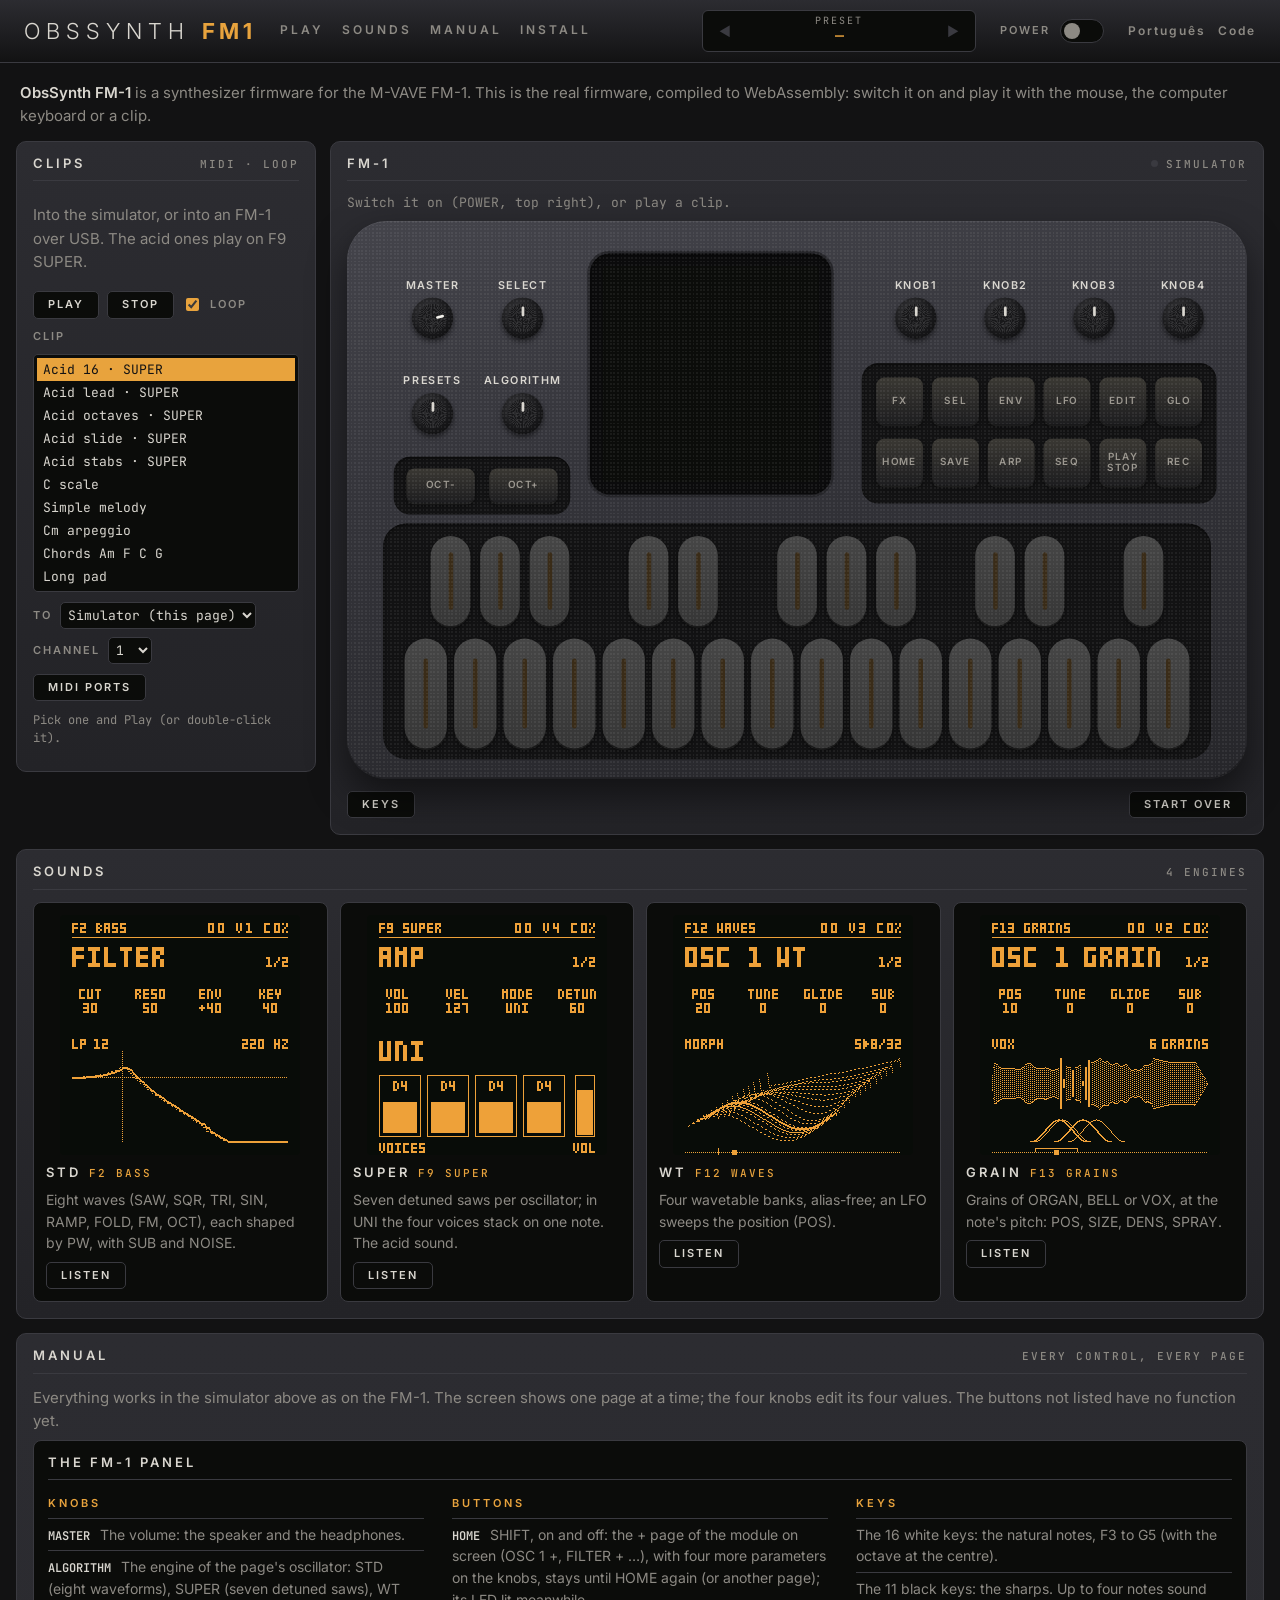
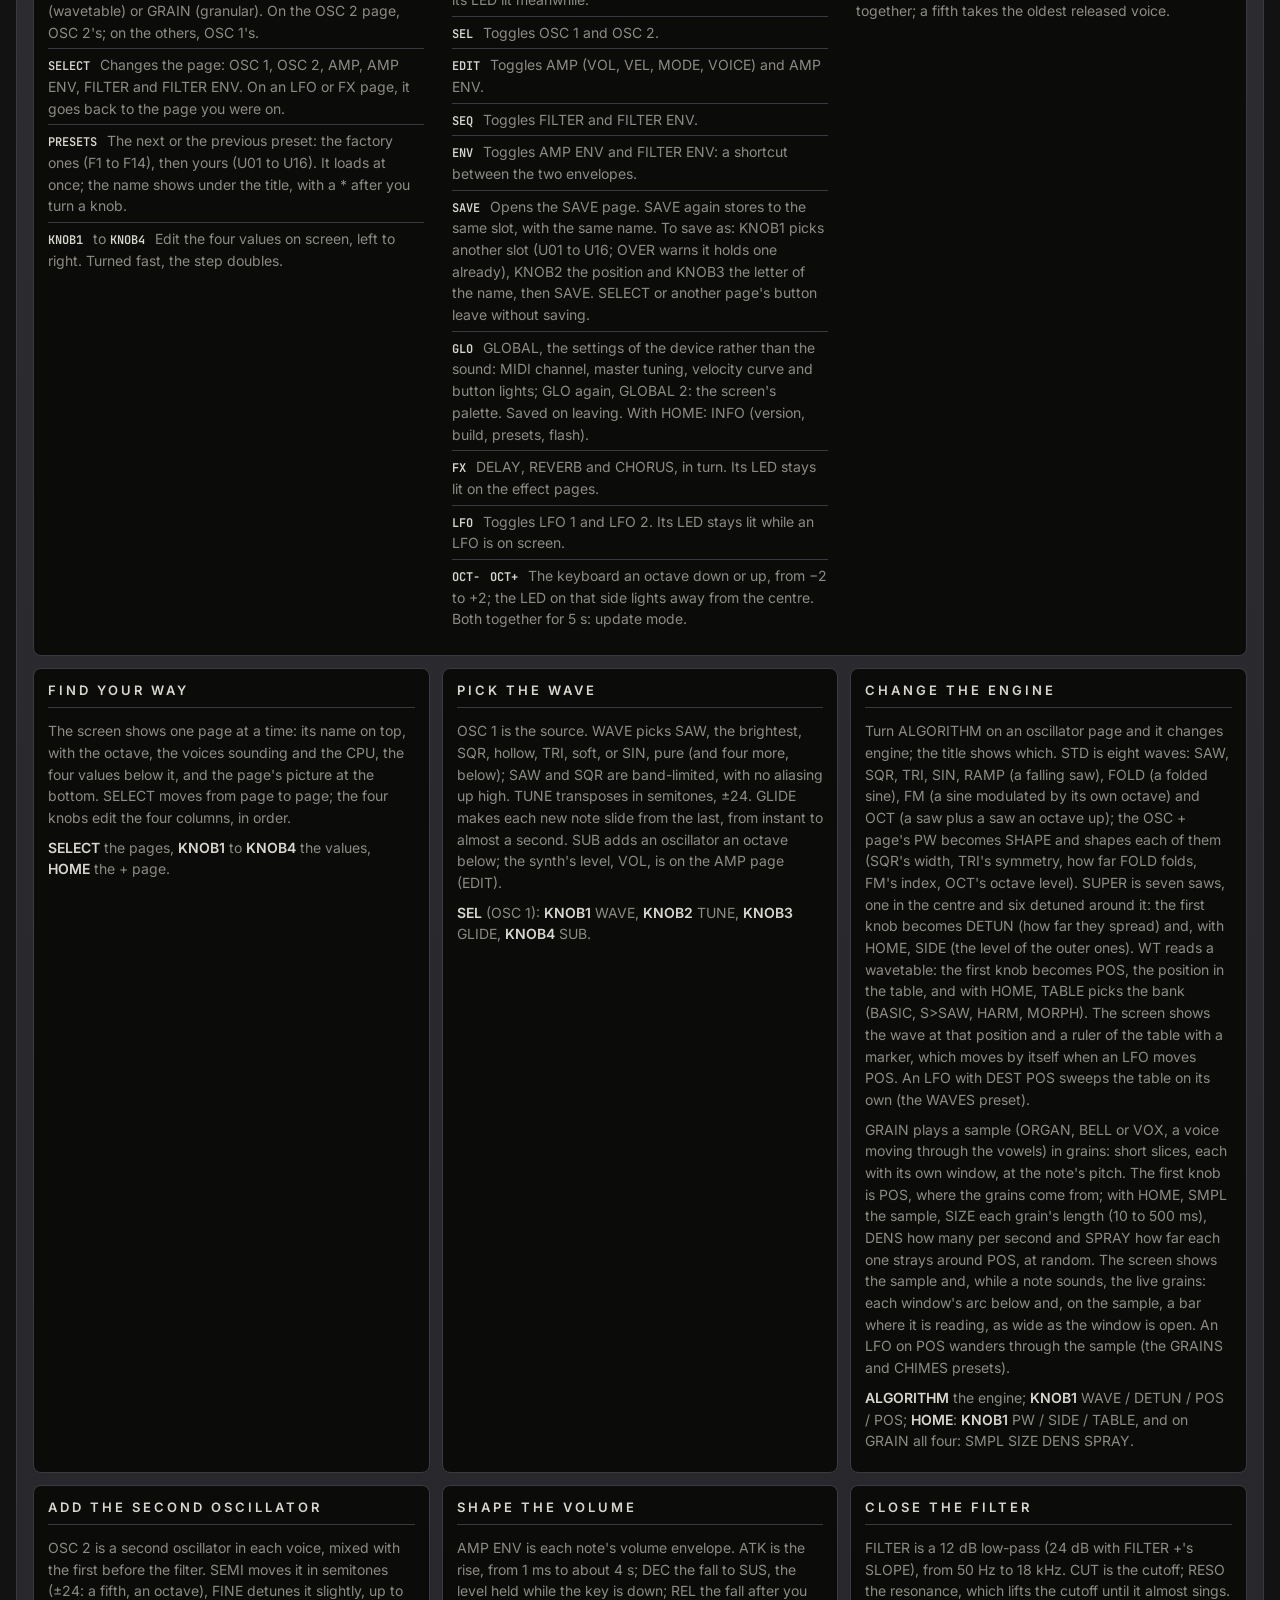
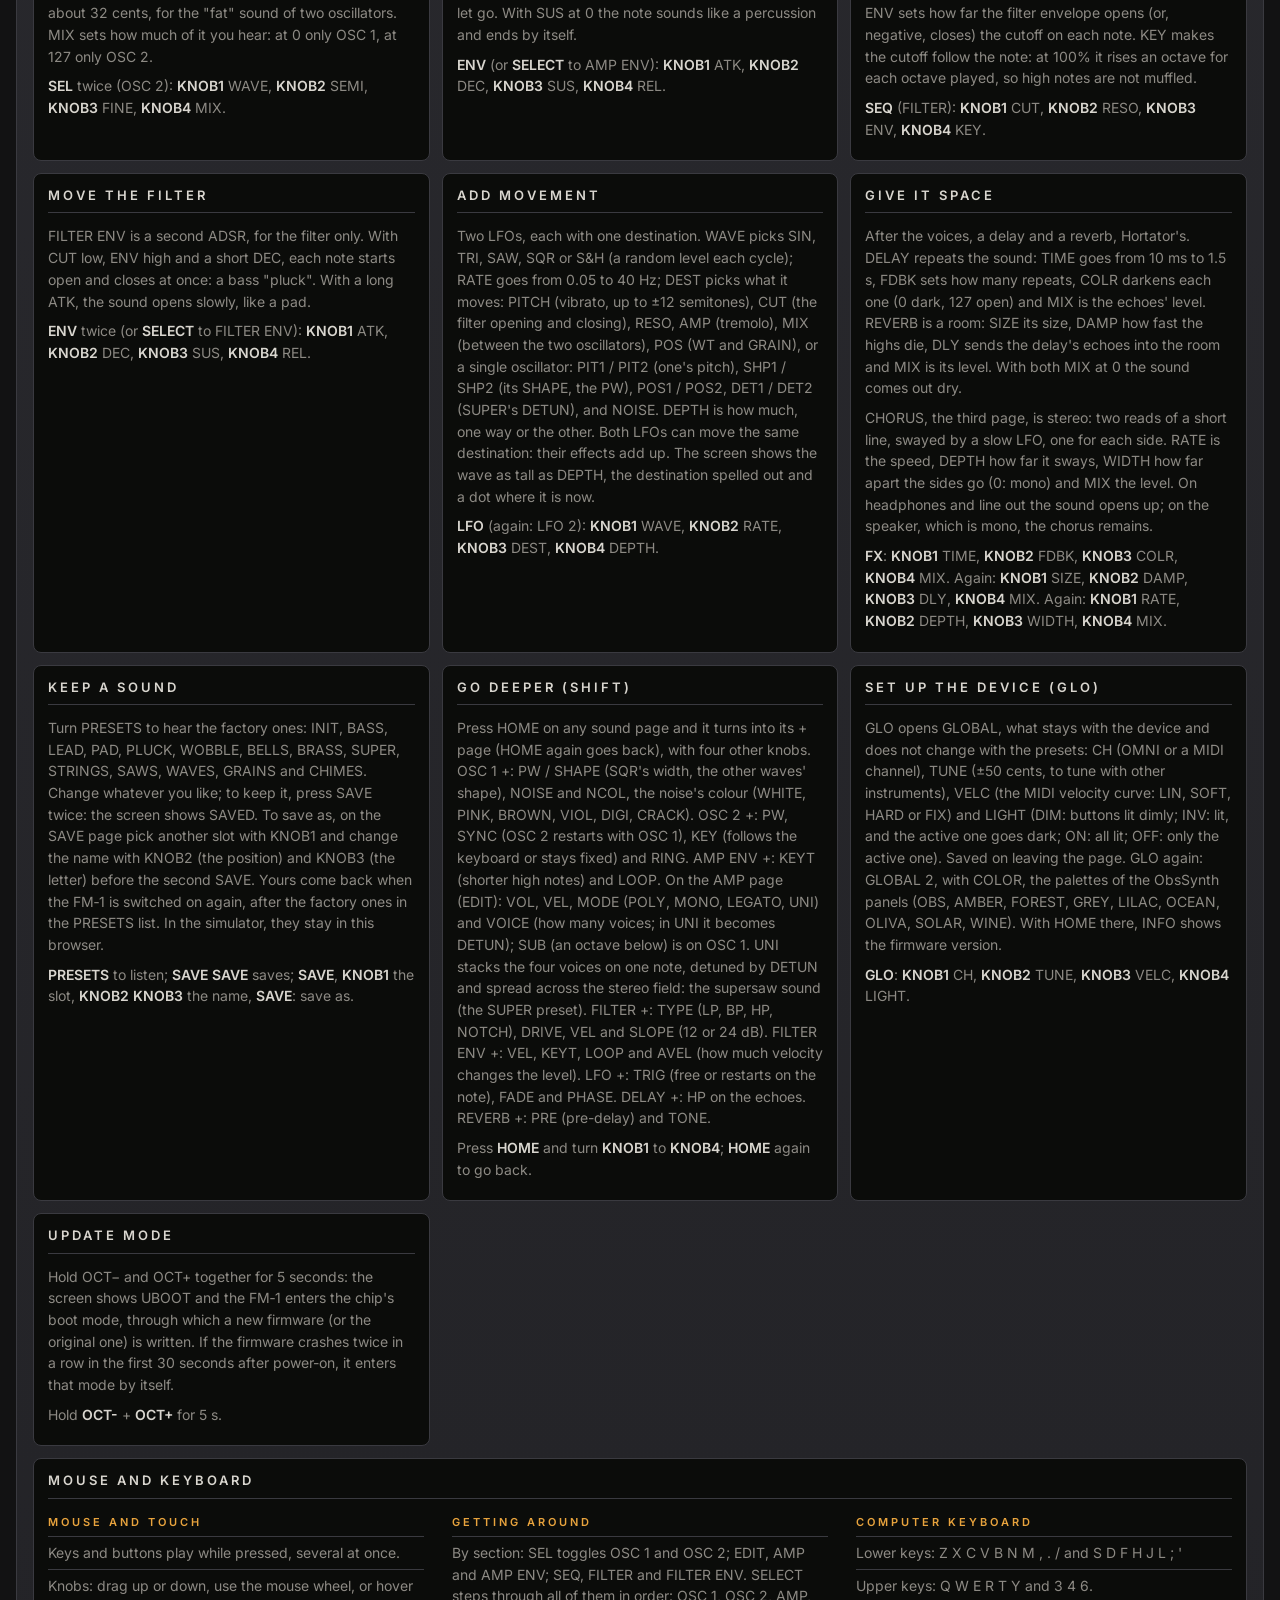
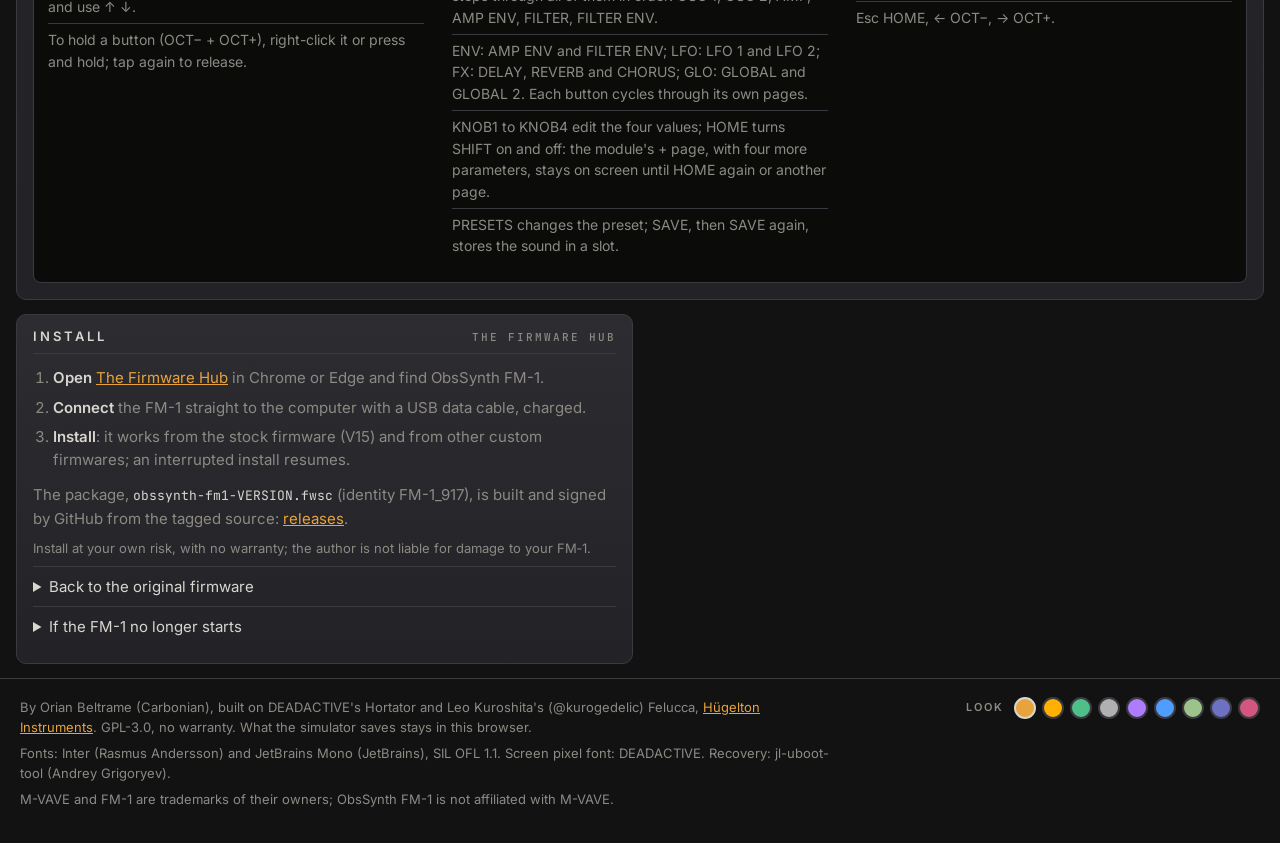
==== commit 8df352a3: "sim page: its own design, in the ObsSynth panels' language (away from Hortator's site) The page was " ====
--- a/web/sim/index.html
+++ b/web/sim/index.html
@@ -1,371 +1,223 @@
 <!doctype html>
 <!-- SPDX-License-Identifier: GPL-3.0-only
-     Drum machine fork: 2026 DEADACTIVE; ObsSynth FM-1: 2026 Orian Beltrame -->
+     ObsSynth FM-1: 2026 Orian Beltrame. The FM-1 panel drawing and simulator glue descend from Hortator (DEADACTIVE)
+     and Felucca (Leo Kuroshita, Hügelton Instruments). -->
 <html lang="en">
 <head>
 <meta charset="utf-8">
 <meta name="viewport" content="width=device-width, initial-scale=1, viewport-fit=cover">
-<title>ObsSynth FM-1: a synthesizer inside the M-VAVE FM-1</title>
-<meta name="description" content="ObsSynth FM-1 turns the M-VAVE FM-1 into a synthesizer: two oscillators, a filter with its own envelope, an amp envelope, two LFOs, delay, reverb and chorus, four voices. Play the real firmware in your browser.">
+<title>ObsSynth FM-1: a synthesizer firmware for the M-VAVE FM-1</title>
+<meta name="description" content="ObsSynth FM-1 turns the M-VAVE FM-1 into a four-voice synthesizer: two oscillators per voice (STD, SUPER, WT, GRAIN), a multimode filter, two envelopes, two LFOs, unison, delay, reverb and chorus. Play the real firmware in your browser.">
+<link rel="alternate" hreflang="en" href="index.html">
+<link rel="alternate" hreflang="pt-BR" href="pt.html">
 <link rel="preconnect" href="https://fonts.googleapis.com">
 <link rel="preconnect" href="https://fonts.gstatic.com" crossorigin>
 <link href="https://fonts.googleapis.com/css2?family=Inter:wght@300;400;600;700&family=JetBrains+Mono:wght@500;700&display=swap" rel="stylesheet" media="print" onload="this.media='all'">
-<link rel="stylesheet" href="sim.css">
-<link rel="alternate" hreflang="en" href="index.html">
-<link rel="alternate" hreflang="pt-BR" href="pt.html">
+<link rel="stylesheet" href="page.css">
+<link rel="stylesheet" href="device.css">
 </head>
 <body>
-<section id="hero" class="hero" aria-label="ObsSynth FM-1">
-  <div class="hero-stage" id="stage">
-    <nav class="hero-nav">
-      <span class="silk">OBSSYNTH <span class="mark">FM-1</span></span>
-      <span class="nav-links"><a href="pt.html" hreflang="pt-BR" lang="pt-BR">Português</a><a href="#manual">Manual</a><a href="https://github.com/orianbsilva/obssynth-fm1" target="_blank" rel="noopener">Code</a></span>
-    </nav>
-
-    <div class="desk-shadow" id="desk-shadow"></div>
-    <div class="scene" id="scene">
-      <div class="tilt" id="tilt">
-        <div id="fit" class="fit">
-          <div id="device" class="device" aria-label="The FM-1 panel"></div>
+<header class="topbar">
+  <a class="wordmark" href="#play">OBSSYNTH <b>FM1</b></a>
+  <nav class="tabs"><a href="#play">Play</a><a href="#sounds">Sounds</a><a href="#manual">Manual</a><a href="#install">Install</a></nav>
+  <div class="display" aria-live="polite">
+    <button type="button" id="pre-prev" aria-label="Previous preset" disabled>◀</button>
+    <div class="what"><small>PRESET</small><span id="pre-name">—</span></div>
+    <button type="button" id="pre-next" aria-label="Next preset" disabled>▶</button>
+  </div>
+  <div class="power">POWER<button type="button" class="power-toggle" id="power-on" role="switch" aria-checked="false" aria-label="POWER" disabled><span class="knob"></span></button></div>
+  <nav class="lang"><a href="pt.html" hreflang="pt-BR" lang="pt-BR">Português</a><a href="https://github.com/orianbsilva/obssynth-fm1" target="_blank" rel="noopener">Code</a></nav>
+</header>
+<main>
+  <p class="intro"><b>ObsSynth FM-1</b> is a synthesizer firmware for the M-VAVE FM-1. This is the real firmware, compiled to WebAssembly: switch it on and play it with the mouse, the computer keyboard or a clip.</p>
+  <div class="play-row" id="play">
+    <section class="panel clips" id="clips" aria-label="Clips">
+      <header><h2>Clips</h2><span class="tag">MIDI · loop</span></header>
+      <p class="clips-sub">Into the simulator, or into an FM-1 over USB. The acid ones play on F9 SUPER.</p>
+      <div class="row">
+        <button type="button" class="btn-ui" id="clip-play">Play</button>
+        <button type="button" class="btn-ui" id="clip-stop">Stop</button>
+        <label><input type="checkbox" id="clip-loop" checked> Loop</label>
+      </div>
+      <label for="clip-sel">Clip</label>
+      <select id="clip-sel" size="10"></select>
+      <div class="row">
+        <label>To <select id="clip-dest"></select></label>
+        <label>Channel <select id="clip-ch"></select></label>
+      </div>
+      <div class="row"><button type="button" class="btn-ui" id="clip-midi" title="Asks the browser for access to the MIDI ports">MIDI ports</button></div>
+      <p id="clip-status" class="clips-status" role="status">Pick one and Play (or double-click it).</p>
+    </section>
+    <section class="panel instrument" aria-label="FM-1">
+      <header><h2>FM-1</h2><span class="tag led" id="inst-tag">Simulator</span></header>
+      <p class="status"><span id="power-note">Loading…</span> <span id="note" role="status"></span></p>
+      <div class="stage" id="stage"><div id="fit" class="fit"><div id="device" class="device" aria-label="The FM-1 panel"></div></div></div>
+      <div class="tools">
+        <div class="left"><button type="button" class="btn-ui" id="help-toggle" aria-expanded="false" title="Show the computer keyboard on the panel">Keys</button></div>
+        <div class="right">
+          <div id="reset-confirm" class="confirm" role="dialog" aria-label="Start over" hidden>
+            <span>Erase what this browser saved and start the FM-1 from scratch?</span>
+            <button type="button" class="btn-ui" id="reset-yes">Erase and start over</button>
+            <button type="button" class="btn-ui" id="reset-no">Keep</button>
+          </div>
+          <button type="button" class="btn-ui" id="reset" aria-haspopup="dialog">Start over</button>
         </div>
       </div>
+    </section>
+  </div>
+
+  <section class="panel" id="sounds" aria-label="Sounds">
+    <header><h2>Sounds</h2><span class="tag">4 engines</span></header>
+    <div class="sounds">
+        <article class="sound">
+          <img src="img/sound-std.png" width="240" height="240" alt="F2 BASS" loading="lazy">
+          <h3>STD<span>F2 BASS</span></h3>
+          <p>Eight waves (SAW, SQR, TRI, SIN, RAMP, FOLD, FM, OCT), each shaped by PW, with SUB and NOISE.</p>
+          <button type="button" class="btn-ui" data-preset="1" data-clip="Eighth-note bass">Listen</button>
+        </article>
+        <article class="sound">
+          <img src="img/sound-super.png" width="240" height="240" alt="F9 SUPER" loading="lazy">
+          <h3>SUPER<span>F9 SUPER</span></h3>
+          <p>Seven detuned saws per oscillator; in UNI the four voices stack on one note. The acid sound.</p>
+          <button type="button" class="btn-ui" data-preset="8" data-clip="Acid 16">Listen</button>
+        </article>
+        <article class="sound">
+          <img src="img/sound-wt.png" width="240" height="240" alt="F12 WAVES" loading="lazy">
+          <h3>WT<span>F12 WAVES</span></h3>
+          <p>Four wavetable banks, alias-free; an LFO sweeps the position (POS).</p>
+          <button type="button" class="btn-ui" data-preset="11" data-clip="Long pad">Listen</button>
+        </article>
+        <article class="sound">
+          <img src="img/sound-grain.png" width="240" height="240" alt="F13 GRAINS" loading="lazy">
+          <h3>GRAIN<span>F13 GRAINS</span></h3>
+          <p>Grains of ORGAN, BELL or VOX, at the note's pitch: POS, SIZE, DENS, SPRAY.</p>
+          <button type="button" class="btn-ui" data-preset="12" data-clip="Chords Am F C G">Listen</button>
+        </article>
     </div>
-    <div class="scene-dim" aria-hidden="true"></div>
-    <div class="power-ui" id="power-ui">                <!-- placed by app.js: a line from the FM-1's own switch -->
-      <span class="power-lead" id="power-lead" aria-hidden="true"></span>
-      <button type="button" class="power-toggle" id="power-on" role="switch" aria-checked="false" aria-label="Power"
-        disabled><span class="knob"></span></button>
-      <span class="power-label" id="power-label">Power</span>
+  </section>
+
+  <section class="panel" id="manual" aria-label="Manual">
+    <header><h2>Manual</h2><span class="tag">Every control, every page</span></header>
+    <p>Everything works in the simulator above as on the FM-1. The screen shows one page at a time; the four knobs edit its four values. The buttons not listed have no function yet.</p>
+    <div class="manual-grid">
+      <section class="sub wide">
+        <header><h3>The FM-1 panel</h3></header>
+        <div class="controls">
+          <div><h4>KNOBS</h4><ul><li><b>MASTER</b> The volume: the speaker and the headphones.</li><li><b>ALGORITHM</b> The engine of the page's oscillator: STD (eight waveforms), SUPER (seven detuned saws), WT (wavetable) or GRAIN (granular). On the OSC 2 page, OSC 2's; on the others, OSC 1's.</li><li><b>SELECT</b> Changes the page: OSC 1, OSC 2, AMP, AMP ENV, FILTER and FILTER ENV. On an LFO or FX page, it goes back to the page you were on.</li><li><b>PRESETS</b> The next or the previous preset: the factory ones (F1 to F14), then yours (U01 to U16). It loads at once; the name shows under the title, with a * after you turn a knob.</li><li><b>KNOB1</b> to <b>KNOB4</b> Edit the four values on screen, left to right. Turned fast, the step doubles.</li></ul></div>
+          <div><h4>BUTTONS</h4><ul><li><b>HOME</b> SHIFT, on and off: the + page of the module on screen (OSC 1 +, FILTER + …), with four more parameters on the knobs, stays until HOME again (or another page); its LED lit meanwhile.</li><li><b>SEL</b> Toggles OSC 1 and OSC 2.</li><li><b>EDIT</b> Toggles AMP (VOL, VEL, MODE, VOICE) and AMP ENV.</li><li><b>SEQ</b> Toggles FILTER and FILTER ENV.</li><li><b>ENV</b> Toggles AMP ENV and FILTER ENV: a shortcut between the two envelopes.</li><li><b>SAVE</b> Opens the SAVE page. SAVE again stores to the same slot, with the same name. To save as: KNOB1 picks another slot (U01 to U16; OVER warns it holds one already), KNOB2 the position and KNOB3 the letter of the name, then SAVE. SELECT or another page's button leave without saving.</li><li><b>GLO</b> GLOBAL, the settings of the device rather than the sound: MIDI channel, master tuning, velocity curve and button lights; GLO again, GLOBAL 2: the screen's palette. Saved on leaving. With HOME: INFO (version, build, presets, flash).</li><li><b>FX</b> DELAY, REVERB and CHORUS, in turn. Its LED stays lit on the effect pages.</li><li><b>LFO</b> Toggles LFO 1 and LFO 2. Its LED stays lit while an LFO is on screen.</li><li><b>OCT-</b> <b>OCT+</b> The keyboard an octave down or up, from −2 to +2; the LED on that side lights away from the centre. Both together for 5 s: update mode.</li></ul></div>
+          <div><h4>KEYS</h4><ul><li>The 16 white keys: the natural notes, F3 to G5 (with the octave at the centre).</li><li>The 11 black keys: the sharps. Up to four notes sound together; a fifth takes the oldest released voice.</li></ul></div>
+        </div>
+      </section>
+        <section class="sub">
+          <header><h3>Find your way</h3></header>
+          <p>The screen shows one page at a time: its name on top, with the octave, the voices sounding and the CPU, the four values below it, and the page's picture at the bottom. SELECT moves from page to page; the four knobs edit the four columns, in order.</p>
+          <p class="where"><b>SELECT</b> the pages, <b>KNOB1</b> to <b>KNOB4</b> the values, <b>HOME</b> the + page.</p>
+        </section>
+        <section class="sub">
+          <header><h3>Pick the wave</h3></header>
+          <p>OSC 1 is the source. WAVE picks SAW, the brightest, SQR, hollow, TRI, soft, or SIN, pure (and four more, below); SAW and SQR are band-limited, with no aliasing up high. TUNE transposes in semitones, ±24. GLIDE makes each new note slide from the last, from instant to almost a second. SUB adds an oscillator an octave below; the synth's level, VOL, is on the AMP page (EDIT).</p>
+          <p class="where"><b>SEL</b> (OSC 1): <b>KNOB1</b> WAVE, <b>KNOB2</b> TUNE, <b>KNOB3</b> GLIDE, <b>KNOB4</b> SUB.</p>
+        </section>
+        <section class="sub">
+          <header><h3>Change the engine</h3></header>
+          <p>Turn ALGORITHM on an oscillator page and it changes engine; the title shows which. STD is eight waves: SAW, SQR, TRI, SIN, RAMP (a falling saw), FOLD (a folded sine), FM (a sine modulated by its own octave) and OCT (a saw plus a saw an octave up); the OSC + page's PW becomes SHAPE and shapes each of them (SQR's width, TRI's symmetry, how far FOLD folds, FM's index, OCT's octave level). SUPER is seven saws, one in the centre and six detuned around it: the first knob becomes DETUN (how far they spread) and, with HOME, SIDE (the level of the outer ones). WT reads a wavetable: the first knob becomes POS, the position in the table, and with HOME, TABLE picks the bank (BASIC, S>SAW, HARM, MORPH). The screen shows the wave at that position and a ruler of the table with a marker, which moves by itself when an LFO moves POS. An LFO with DEST POS sweeps the table on its own (the WAVES preset).</p>
+          <p>GRAIN plays a sample (ORGAN, BELL or VOX, a voice moving through the vowels) in grains: short slices, each with its own window, at the note's pitch. The first knob is POS, where the grains come from; with HOME, SMPL the sample, SIZE each grain's length (10 to 500 ms), DENS how many per second and SPRAY how far each one strays around POS, at random. The screen shows the sample and, while a note sounds, the live grains: each window's arc below and, on the sample, a bar where it is reading, as wide as the window is open. An LFO on POS wanders through the sample (the GRAINS and CHIMES presets).</p>
+          <p class="where"><b>ALGORITHM</b> the engine; <b>KNOB1</b> WAVE / DETUN / POS / POS; <b>HOME</b>: <b>KNOB1</b> PW / SIDE / TABLE, and on GRAIN all four: SMPL SIZE DENS SPRAY.</p>
+        </section>
+        <section class="sub">
+          <header><h3>Add the second oscillator</h3></header>
+          <p>OSC 2 is a second oscillator in each voice, mixed with the first before the filter. SEMI moves it in semitones (±24: a fifth, an octave), FINE detunes it slightly, up to about 32 cents, for the "fat" sound of two oscillators. MIX sets how much of it you hear: at 0 only OSC 1, at 127 only OSC 2.</p>
+          <p class="where"><b>SEL</b> twice (OSC 2): <b>KNOB1</b> WAVE, <b>KNOB2</b> SEMI, <b>KNOB3</b> FINE, <b>KNOB4</b> MIX.</p>
+        </section>
+        <section class="sub">
+          <header><h3>Shape the volume</h3></header>
+          <p>AMP ENV is each note's volume envelope. ATK is the rise, from 1 ms to about 4 s; DEC the fall to SUS, the level held while the key is down; REL the fall after you let go. With SUS at 0 the note sounds like a percussion and ends by itself.</p>
+          <p class="where"><b>ENV</b> (or <b>SELECT</b> to AMP ENV): <b>KNOB1</b> ATK, <b>KNOB2</b> DEC, <b>KNOB3</b> SUS, <b>KNOB4</b> REL.</p>
+        </section>
+        <section class="sub">
+          <header><h3>Close the filter</h3></header>
+          <p>FILTER is a 12 dB low-pass (24 dB with FILTER +'s SLOPE), from 50 Hz to 18 kHz. CUT is the cutoff; RESO the resonance, which lifts the cutoff until it almost sings. ENV sets how far the filter envelope opens (or, negative, closes) the cutoff on each note. KEY makes the cutoff follow the note: at 100% it rises an octave for each octave played, so high notes are not muffled.</p>
+          <p class="where"><b>SEQ</b> (FILTER): <b>KNOB1</b> CUT, <b>KNOB2</b> RESO, <b>KNOB3</b> ENV, <b>KNOB4</b> KEY.</p>
+        </section>
+        <section class="sub">
+          <header><h3>Move the filter</h3></header>
+          <p>FILTER ENV is a second ADSR, for the filter only. With CUT low, ENV high and a short DEC, each note starts open and closes at once: a bass "pluck". With a long ATK, the sound opens slowly, like a pad.</p>
+          <p class="where"><b>ENV</b> twice (or <b>SELECT</b> to FILTER ENV): <b>KNOB1</b> ATK, <b>KNOB2</b> DEC, <b>KNOB3</b> SUS, <b>KNOB4</b> REL.</p>
+        </section>
+        <section class="sub">
+          <header><h3>Add movement</h3></header>
+          <p>Two LFOs, each with one destination. WAVE picks SIN, TRI, SAW, SQR or S&amp;H (a random level each cycle); RATE goes from 0.05 to 40 Hz; DEST picks what it moves: PITCH (vibrato, up to ±12 semitones), CUT (the filter opening and closing), RESO, AMP (tremolo), MIX (between the two oscillators), POS (WT and GRAIN), or a single oscillator: PIT1 / PIT2 (one's pitch), SHP1 / SHP2 (its SHAPE, the PW), POS1 / POS2, DET1 / DET2 (SUPER's DETUN), and NOISE. DEPTH is how much, one way or the other. Both LFOs can move the same destination: their effects add up. The screen shows the wave as tall as DEPTH, the destination spelled out and a dot where it is now.</p>
+          <p class="where"><b>LFO</b> (again: LFO 2): <b>KNOB1</b> WAVE, <b>KNOB2</b> RATE, <b>KNOB3</b> DEST, <b>KNOB4</b> DEPTH.</p>
+        </section>
+        <section class="sub">
+          <header><h3>Give it space</h3></header>
+          <p>After the voices, a delay and a reverb, Hortator's. DELAY repeats the sound: TIME goes from 10 ms to 1.5 s, FDBK sets how many repeats, COLR darkens each one (0 dark, 127 open) and MIX is the echoes' level. REVERB is a room: SIZE its size, DAMP how fast the highs die, DLY sends the delay's echoes into the room and MIX is its level. With both MIX at 0 the sound comes out dry.</p>
+          <p>CHORUS, the third page, is stereo: two reads of a short line, swayed by a slow LFO, one for each side. RATE is the speed, DEPTH how far it sways, WIDTH how far apart the sides go (0: mono) and MIX the level. On headphones and line out the sound opens up; on the speaker, which is mono, the chorus remains.</p>
+          <p class="where"><b>FX</b>: <b>KNOB1</b> TIME, <b>KNOB2</b> FDBK, <b>KNOB3</b> COLR, <b>KNOB4</b> MIX. Again: <b>KNOB1</b> SIZE, <b>KNOB2</b> DAMP, <b>KNOB3</b> DLY, <b>KNOB4</b> MIX. Again: <b>KNOB1</b> RATE, <b>KNOB2</b> DEPTH, <b>KNOB3</b> WIDTH, <b>KNOB4</b> MIX.</p>
+        </section>
+        <section class="sub">
+          <header><h3>Keep a sound</h3></header>
+          <p>Turn PRESETS to hear the factory ones: INIT, BASS, LEAD, PAD, PLUCK, WOBBLE, BELLS, BRASS, SUPER, STRINGS, SAWS, WAVES, GRAINS and CHIMES. Change whatever you like; to keep it, press SAVE twice: the screen shows SAVED. To save as, on the SAVE page pick another slot with KNOB1 and change the name with KNOB2 (the position) and KNOB3 (the letter) before the second SAVE. Yours come back when the FM&#8209;1 is switched on again, after the factory ones in the PRESETS list. In the simulator, they stay in this browser.</p>
+          <p class="where"><b>PRESETS</b> to listen; <b>SAVE</b> <b>SAVE</b> saves; <b>SAVE</b>, <b>KNOB1</b> the slot, <b>KNOB2</b> <b>KNOB3</b> the name, <b>SAVE</b>: save as.</p>
+        </section>
+        <section class="sub">
+          <header><h3>Go deeper (SHIFT)</h3></header>
+          <p>Press HOME on any sound page and it turns into its + page (HOME again goes back), with four other knobs. OSC 1 +: PW / SHAPE (SQR's width, the other waves' shape), NOISE and NCOL, the noise's colour (WHITE, PINK, BROWN, VIOL, DIGI, CRACK). OSC 2 +: PW, SYNC (OSC 2 restarts with OSC 1), KEY (follows the keyboard or stays fixed) and RING. AMP ENV +: KEYT (shorter high notes) and LOOP. On the AMP page (EDIT): VOL, VEL, MODE (POLY, MONO, LEGATO, UNI) and VOICE (how many voices; in UNI it becomes DETUN); SUB (an octave below) is on OSC 1. UNI stacks the four voices on one note, detuned by DETUN and spread across the stereo field: the supersaw sound (the SUPER preset). FILTER +: TYPE (LP, BP, HP, NOTCH), DRIVE, VEL and SLOPE (12 or 24 dB). FILTER ENV +: VEL, KEYT, LOOP and AVEL (how much velocity changes the level). LFO +: TRIG (free or restarts on the note), FADE and PHASE. DELAY +: HP on the echoes. REVERB +: PRE (pre-delay) and TONE.</p>
+          <p class="where">Press <b>HOME</b> and turn <b>KNOB1</b> to <b>KNOB4</b>; <b>HOME</b> again to go back.</p>
+        </section>
+        <section class="sub">
+          <header><h3>Set up the device (GLO)</h3></header>
+          <p>GLO opens GLOBAL, what stays with the device and does not change with the presets: CH (OMNI or a MIDI channel), TUNE (±50 cents, to tune with other instruments), VELC (the MIDI velocity curve: LIN, SOFT, HARD or FIX) and LIGHT (DIM: buttons lit dimly; INV: lit, and the active one goes dark; ON: all lit; OFF: only the active one). Saved on leaving the page. GLO again: GLOBAL 2, with COLOR, the palettes of the ObsSynth panels (OBS, AMBER, FOREST, GREY, LILAC, OCEAN, OLIVA, SOLAR, WINE). With HOME there, INFO shows the firmware version.</p>
+          <p class="where"><b>GLO</b>: <b>KNOB1</b> CH, <b>KNOB2</b> TUNE, <b>KNOB3</b> VELC, <b>KNOB4</b> LIGHT.</p>
+        </section>
+        <section class="sub">
+          <header><h3>Update mode</h3></header>
+          <p>Hold OCT− and OCT+ together for 5 seconds: the screen shows UBOOT and the FM&#8209;1 enters the chip's boot mode, through which a new firmware (or the original one) is written. If the firmware crashes twice in a row in the first 30 seconds after power-on, it enters that mode by itself.</p>
+          <p class="where">Hold <b>OCT-</b> + <b>OCT+</b> for 5 s.</p>
+        </section>
+      <section class="sub wide">
+        <header><h3>Mouse and keyboard</h3></header>
+        <div class="controls">
+          <div><h4>MOUSE AND TOUCH</h4><ul><li>Keys and buttons play while pressed, several at once.</li><li>Knobs: drag up or down, use the mouse wheel, or hover and use ↑ ↓.</li><li>To hold a button (OCT− + OCT+), right-click it or press and hold; tap again to release.</li></ul></div>
+          <div><h4>GETTING AROUND</h4><ul><li>By section: SEL toggles OSC 1 and OSC 2; EDIT, AMP and AMP ENV; SEQ, FILTER and FILTER ENV. SELECT steps through all of them in order: OSC 1, OSC 2, AMP, AMP ENV, FILTER, FILTER ENV.</li><li>ENV: AMP ENV and FILTER ENV; LFO: LFO 1 and LFO 2; FX: DELAY, REVERB and CHORUS; GLO: GLOBAL and GLOBAL 2. Each button cycles through its own pages.</li><li>KNOB1 to KNOB4 edit the four values; HOME turns SHIFT on and off: the module's + page, with four more parameters, stays on screen until HOME again or another page.</li><li>PRESETS changes the preset; SAVE, then SAVE again, stores the sound in a slot.</li></ul></div>
+          <div><h4>COMPUTER KEYBOARD</h4><ul><li>Lower keys: Z X C V B N M , . / and S D F H J L ; '</li><li>Upper keys: Q W E R T Y and 3 4 6.</li><li>Esc HOME, ← OCT−, → OCT+.</li></ul></div>
+        </div>
+      </section>
     </div>
+  </section>
 
-    <div class="hero-copy" id="hero-copy">
-      <h1>A synthesizer inside the M&#8209;VAVE&nbsp;FM&#8209;1.</h1>
-      <p>The ObsSynth engine in fixed point, on the FM&#8209;1's hardware: oscillators, filter, envelopes, LFOs, delay
-        and reverb, played on the 27 keys and edited with the four knobs. Scroll down to play the real firmware in your browser.</p>
-      <p class="hero-count"><b>2</b> oscillators, each STD (<b>8</b> waveforms), SUPER (<b>7</b> saws),
-        WT (<b>4</b> wavetable banks) or GRAIN (<b>3</b> samples in grains), a <b>12 dB</b> filter, <b>2</b>
-        ADSR envelopes, <b>2</b> LFOs, delay, reverb and stereo chorus, <b>4</b> voices (or all four on one note,
-        in unison), <b>14</b> factory presets and <b>16</b> of your own.</p>
-      <p class="hero-actions">
-        <a class="cta" href="#play">Play</a>
-        <span class="cta-slot"><a class="cta ghost" href="https://github.com/orianbsilva/obssynth-fm1" target="_blank" rel="noopener">See the code</a><span class="install-count" id="install-count" hidden></span></span>
-      </p>
-    </div>
-    <p class="scroll-cue" id="scroll-cue" aria-hidden="true">Scroll</p>
-
-    <div class="play-bar" id="play-bar">
-      <p id="note" class="note" role="status"></p>
-      <span class="power-note" id="power-note">Loading…</span>
-      <button type="button" class="bar-btn" id="help-toggle" aria-expanded="false" aria-controls="help">Controls</button>
-      <button type="button" class="bar-btn" id="clips-toggle" aria-expanded="false" aria-controls="clips">Clips</button>
-      <button type="button" class="bar-btn" id="reset" aria-haspopup="dialog">Start over</button>
-      <div id="reset-confirm" class="confirm" role="dialog" aria-label="Start over" hidden>
-        <p>Erase what this browser saved and start the FM&#8209;1 from scratch?</p>
-        <button type="button" id="reset-yes">Erase and start over</button>
-        <button type="button" id="reset-no">Keep</button>
-      </div>
-    </div>
-    <div id="clips" class="clips" role="dialog" aria-label="MIDI clips" hidden>
-      <p class="clips-title">MIDI clips</p>
-      <p class="clips-sub">Into the simulator, or into an FM-1 over USB. The acid ones play on F9 SUPER.</p>
-      <button type="button" id="clip-play">Play</button>
-      <button type="button" id="clip-stop">Stop</button>
-      <label class="clips-loop"><input type="checkbox" id="clip-loop" checked> Loop</label>
-      <label class="clips-pick">Clip <select id="clip-sel"></select></label>
-      <label>To <select id="clip-dest"></select></label>
-      <label>Channel <select id="clip-ch"></select></label>
-      <button type="button" id="clip-midi" title="Asks the browser for access to the MIDI ports">MIDI ports</button>
-      <p id="clip-status" class="clips-status" role="status">Pick one and Play (or double-click it).</p>
-    </div>
-    <a class="more-cue" id="more-cue" href="#manual">More below<span aria-hidden="true">↓</span></a>
-    <div id="help" class="help" hidden>
-      <div>
-        <h2>Mouse and touch</h2>
-        <ul>
-          <li>Keys and buttons play while pressed, several at once.</li>
-          <li>Knobs: drag up or down, use the mouse wheel, or hover and use ↑ ↓.</li>
-          <li>To hold a button (OCT− + OCT+), right-click it or press and hold; tap again to release.</li>
-        </ul>
-      </div>
-      <div>
-        <h2>Getting around</h2>
-        <ul>
-          <li>By section: SEL toggles OSC 1 and OSC 2; EDIT, AMP and AMP ENV; SEQ, FILTER and FILTER ENV. SELECT steps
-            through all of them in order: OSC 1, OSC 2, AMP, AMP ENV, FILTER, FILTER ENV.</li>
-          <li>ENV: AMP ENV and FILTER ENV; LFO: LFO 1 and LFO 2; FX: DELAY, REVERB and CHORUS; GLO: GLOBAL and GLOBAL 2.
-            Each button cycles through its own pages.</li>
-          <li>KNOB1 to KNOB4 edit the four values; HOME turns SHIFT on and off: the module's + page, with four more
-            parameters, stays on screen until HOME again or another page.</li>
-          <li>PRESETS changes the preset; SAVE, then SAVE again, stores the sound in a slot.</li>
-        </ul>
-      </div>
-      <div>
-        <h2>Computer keyboard</h2>
-        <ul>
-          <li>Lower keys: Z X C V B N M , . / and S D F H J L ; '</li>
-          <li>Upper keys: Q W E R T Y and 3 4 6.</li>
-          <li>Esc HOME, ← OCT−, → OCT+.</li>
-        </ul>
-      </div>
-    </div>
-  </div>
-  <span class="hero-end" id="play" aria-hidden="true"></span>
-</section>
-
-<section id="manual" class="manual" aria-labelledby="manual-title">
-  <header class="manual-head">
-    <h2 id="manual-title">How to play.</h2>
-    <p>Every control, then the path of a sound. Everything works in the simulator above as on the FM&#8209;1. The
-      buttons not listed here have no function yet.</p>
-  </header>
-
-  <div class="panel-map">
-    <div class="map-stage">
-      <div class="map-device" id="manual-mini" aria-hidden="true"></div>
-      <p class="map-caption" id="map-caption">Point at a control, or at a line of the list.</p>
-    </div>
-    <div class="map-list" id="map-list">
-      <h3>Knobs</h3>
-      <ul>
-        <li data-ctl="MASTER"><b>MASTER</b> The volume: the speaker and the headphones.</li>
-        <li data-ctl="ALGORITHM"><b>ALGORITHM</b> The engine of the page's oscillator: STD (eight waveforms), SUPER
-          (seven detuned saws), WT (wavetable) or GRAIN (granular). On the OSC 2 page, OSC 2's; on the others, OSC 1's.</li>
-        <li data-ctl="SELECT"><b>SELECT</b> Changes the page: OSC 1, OSC 2, AMP, AMP ENV, FILTER and FILTER ENV. On an LFO
-          or FX page, it goes back to the page you were on.</li>
-        <li data-ctl="PRESETS"><b>PRESETS</b> The next or the previous preset: the factory ones (F1 to F14), then
-          yours (U01 to U16). It loads at once; the name shows under the title, with a * after you turn a knob.</li>
-        <li data-ctl="KNOB1 KNOB2 KNOB3 KNOB4"><b>KNOB1</b> to <b>KNOB4</b> Edit the four values on screen, left to
-          right. Turned fast, the step doubles.</li>
-      </ul>
-      <h3>Buttons</h3>
-      <ul>
-        <li data-ctl="HOME"><b>HOME</b> SHIFT, on and off: the + page of the module on screen (OSC 1 +, FILTER
-          + …), with four more parameters on the knobs, stays until HOME again (or another page); its LED lit meanwhile.</li>
-        <li data-ctl="SEL"><b>SEL</b> Toggles OSC 1 and OSC 2.</li>
-        <li data-ctl="EDIT"><b>EDIT</b> Toggles AMP (VOL, VEL, MODE, VOICE) and AMP ENV.</li>
-        <li data-ctl="SEQ"><b>SEQ</b> Toggles FILTER and FILTER ENV.</li>
-        <li data-ctl="ENV"><b>ENV</b> Toggles AMP ENV and FILTER ENV: a shortcut between the two envelopes.</li>
-        <li data-ctl="SAVE"><b>SAVE</b> Opens the SAVE page. SAVE again stores to the same slot, with the same name. To
-          save as: KNOB1 picks another slot (U01 to U16; OVER warns it holds one already), KNOB2 the position and KNOB3
-          the letter of the name, then SAVE. SELECT or another page's button leave without saving.</li>
-        <li data-ctl="GLO"><b>GLO</b> GLOBAL, the settings of the device rather than the sound: MIDI channel, master
-          tuning, velocity curve and button lights; GLO again, GLOBAL 2: the screen's palette. Saved on leaving. With
-          HOME: INFO (version, build, presets, flash).</li>
-        <li data-ctl="FX"><b>FX</b> DELAY, REVERB and CHORUS, in turn. Its LED stays lit on the effect pages.</li>
-        <li data-ctl="LFO"><b>LFO</b> Toggles LFO 1 and LFO 2. Its LED stays lit while an LFO is on screen.</li>
-        <li data-ctl="OCT- OCT+"><b>OCT-</b> <b>OCT+</b> The keyboard an octave down or up, from −2 to +2; the LED on
-          that side lights away from the centre. Both together for 5 s: update mode.</li>
-      </ul>
-      <h3>Keys</h3>
-      <ul>
-        <li data-ctl="white">The 16 white keys: the natural notes, F3 to G5 (with the octave at the centre).</li>
-        <li data-ctl="black">The 11 black keys: the sharps. Up to four notes sound together; a fifth takes the
-          oldest released voice.</li>
-      </ul>
-    </div>
-  </div>
-
-  <ol class="guides">
-    <li class="guide" id="m-around">
-      <h3>Find your way</h3>
-      <p>The screen shows one page at a time: its name on top, with the octave, the voices sounding and the CPU, the
-        four values below it, and the page's picture at the bottom. SELECT moves from page to page; the four knobs edit
-        the four columns, in order.</p>
-      <p class="where"><b>SELECT</b> the pages, <b>KNOB1</b> to <b>KNOB4</b> the values, <b>HOME</b> the + page.</p>
-    </li>
-    <li class="guide" id="m-osc">
-      <h3>Pick the wave</h3>
-      <p>OSC 1 is the source. WAVE picks SAW, the brightest, SQR, hollow, TRI, soft, or SIN, pure (and four more,
-        below); SAW and SQR are band-limited, with no aliasing up high. TUNE transposes in semitones, ±24. GLIDE makes
-        each new note slide from the last, from instant to almost a second. SUB adds an oscillator an octave below; the
-        synth's level, VOL, is on the AMP page (EDIT).</p>
-      <p class="where"><b>SEL</b> (OSC 1): <b>KNOB1</b> WAVE, <b>KNOB2</b> TUNE, <b>KNOB3</b> GLIDE, <b>KNOB4</b> SUB.</p>
-    </li>
-    <li class="guide" id="m-engines">
-      <h3>Change the engine</h3>
-      <p>Turn ALGORITHM on an oscillator page and it changes engine; the title shows which. STD is eight waves: SAW, SQR, TRI, SIN, RAMP (a falling saw),
-        FOLD (a folded sine), FM (a sine modulated by its own octave) and OCT (a saw plus a saw an octave up); the
-        OSC + page's PW becomes SHAPE and shapes each of them (SQR's width, TRI's symmetry, how far FOLD folds, FM's
-        index, OCT's octave level). SUPER is seven saws, one in the centre and six detuned around it: the first knob becomes DETUN (how far
-        they spread) and, with HOME, SIDE (the level of the outer ones). WT reads a wavetable: the first knob becomes
-        POS, the position in the table, and with HOME, TABLE picks the bank (BASIC, S>SAW, HARM, MORPH). The screen shows
-        the wave at that position and a ruler of the table with a marker, which moves by itself when an LFO moves POS. An LFO
-        with DEST POS sweeps the table on its own (the WAVES preset).</p>
-      <p>GRAIN plays a sample (ORGAN, BELL or VOX, a voice moving through the vowels) in grains: short slices, each
-        with its own window, at the note's pitch. The first knob is POS, where the grains come from; with HOME, SMPL the
-        sample, SIZE each grain's length (10 to 500 ms), DENS how many per second and SPRAY how far each one strays
-        around POS, at random. The screen shows the sample and, while a note sounds, the live grains: each window's arc
-        below and, on the sample, a bar where it is reading, as wide as the window is open. An LFO on POS wanders
-        through the sample (the GRAINS and CHIMES presets).</p>
-      <p class="where"><b>ALGORITHM</b> the engine; <b>KNOB1</b> WAVE / DETUN / POS / POS; <b>HOME</b>:
-        <b>KNOB1</b> PW / SIDE / TABLE, and on GRAIN all four: SMPL SIZE DENS SPRAY.</p>
-    </li>
-    <li class="guide" id="m-osc2">
-      <h3>Add the second oscillator</h3>
-      <p>OSC 2 is a second oscillator in each voice, mixed with the first before the filter. SEMI moves it in
-        semitones (±24: a fifth, an octave), FINE detunes it slightly, up to about 32 cents, for the "fat" sound of two
-        oscillators. MIX sets how much of it you hear: at 0 only OSC 1, at 127 only OSC 2.</p>
-      <p class="where"><b>SEL</b> twice (OSC 2): <b>KNOB1</b> WAVE, <b>KNOB2</b> SEMI, <b>KNOB3</b> FINE,
-        <b>KNOB4</b> MIX.</p>
-    </li>
-    <li class="guide" id="m-amp">
-      <h3>Shape the volume</h3>
-      <p>AMP ENV is each note's volume envelope. ATK is the rise, from 1 ms to about 4 s; DEC the fall to SUS, the
-        level held while the key is down; REL the fall after you let go. With SUS at 0 the note sounds like a
-        percussion and ends by itself.</p>
-      <p class="where"><b>ENV</b> (or <b>SELECT</b> to AMP ENV): <b>KNOB1</b> ATK, <b>KNOB2</b> DEC, <b>KNOB3</b> SUS,
-        <b>KNOB4</b> REL.</p>
-    </li>
-    <li class="guide" id="m-filter">
-      <h3>Close the filter</h3>
-      <p>FILTER is a 12 dB low-pass (24 dB with FILTER +'s SLOPE), from 50 Hz to 18 kHz. CUT is the cutoff; RESO the
-        resonance, which lifts the cutoff until it almost sings. ENV sets how far the filter envelope opens (or, negative,
-        closes) the cutoff on each note. KEY makes the cutoff follow the note: at 100% it rises an octave for each octave
-        played, so high notes are not muffled.</p>
-      <p class="where"><b>SEQ</b> (FILTER): <b>KNOB1</b> CUT, <b>KNOB2</b> RESO, <b>KNOB3</b> ENV,
-        <b>KNOB4</b> KEY.</p>
-    </li>
-    <li class="guide" id="m-fenv">
-      <h3>Move the filter</h3>
-      <p>FILTER ENV is a second ADSR, for the filter only. With CUT low, ENV high and a short DEC, each note starts
-        open and closes at once: a bass "pluck". With a long ATK, the sound opens slowly, like a pad.</p>
-      <p class="where"><b>ENV</b> twice (or <b>SELECT</b> to FILTER ENV): <b>KNOB1</b> ATK, <b>KNOB2</b> DEC, <b>KNOB3</b> SUS,
-        <b>KNOB4</b> REL.</p>
-    </li>
-    <li class="guide" id="m-lfo">
-      <h3>Add movement</h3>
-      <p>Two LFOs, each with one destination. WAVE picks SIN, TRI, SAW, SQR or S&amp;H (a random level each cycle);
-        RATE goes from 0.05 to 40 Hz; DEST picks what it moves: PITCH (vibrato, up to ±12 semitones), CUT (the filter
-        opening and closing), RESO, AMP (tremolo), MIX (between the two oscillators), POS (WT and GRAIN), or a single
-        oscillator: PIT1 / PIT2 (one's pitch), SHP1 / SHP2 (its SHAPE, the PW), POS1 / POS2, DET1 / DET2 (SUPER's
-        DETUN), and NOISE. DEPTH is how much, one way or the other. Both LFOs can move the same destination: their
-        effects add up. The screen shows the wave as tall as DEPTH, the destination spelled out and a dot where it is now.</p>
-      <p class="where"><b>LFO</b> (again: LFO 2): <b>KNOB1</b> WAVE, <b>KNOB2</b> RATE, <b>KNOB3</b> DEST,
-        <b>KNOB4</b> DEPTH.</p>
-    </li>
-    <li class="guide" id="m-fx">
-      <h3>Give it space</h3>
-      <p>After the voices, a delay and a reverb, Hortator's. DELAY repeats the sound: TIME goes from 10 ms to 1.5 s,
-        FDBK sets how many repeats, COLR darkens each one (0 dark, 127 open) and MIX is the echoes' level. REVERB is a
-        room: SIZE its size, DAMP how fast the highs die, DLY sends the delay's echoes into the room and MIX is its
-        level. With both MIX at 0 the sound comes out dry.</p>
-      <p>CHORUS, the third page, is stereo: two reads of a short line, swayed by a slow LFO, one for each side. RATE
-        is the speed, DEPTH how far it sways, WIDTH how far apart the sides go (0: mono) and MIX the level. On
-        headphones and line out the sound opens up; on the speaker, which is mono, the chorus remains.</p>
-      <p class="where"><b>FX</b>: <b>KNOB1</b> TIME, <b>KNOB2</b> FDBK, <b>KNOB3</b> COLR, <b>KNOB4</b> MIX. Again:
-        <b>KNOB1</b> SIZE, <b>KNOB2</b> DAMP, <b>KNOB3</b> DLY, <b>KNOB4</b> MIX. Again: <b>KNOB1</b> RATE,
-        <b>KNOB2</b> DEPTH, <b>KNOB3</b> WIDTH, <b>KNOB4</b> MIX.</p>
-    </li>
-    <li class="guide" id="m-presets">
-      <h3>Keep a sound</h3>
-      <p>Turn PRESETS to hear the factory ones: INIT, BASS, LEAD, PAD, PLUCK, WOBBLE, BELLS, BRASS, SUPER, STRINGS, SAWS, WAVES, GRAINS and CHIMES. Change whatever you like;
-        to keep it, press SAVE twice: the screen shows SAVED. To save as, on the SAVE page pick another slot with KNOB1
-        and change the name with KNOB2 (the position) and KNOB3 (the letter) before the second SAVE. Yours come back
-        when the FM&#8209;1 is switched on again, after the factory ones in the PRESETS list. In the simulator, they
-        stay in this browser.</p>
-      <p class="where"><b>PRESETS</b> to listen; <b>SAVE</b> <b>SAVE</b> saves; <b>SAVE</b>, <b>KNOB1</b> the slot,
-        <b>KNOB2</b> <b>KNOB3</b> the name, <b>SAVE</b>: save as.</p>
-    </li>
-    <li class="guide" id="m-shift">
-      <h3>Go deeper (SHIFT)</h3>
-      <p>Press HOME on any sound page and it turns into its + page (HOME again goes back), with four other knobs. OSC 1 +: PW / SHAPE
-        (SQR's width, the other waves' shape), NOISE and NCOL, the noise's colour (WHITE, PINK,
-        BROWN, VIOL, DIGI, CRACK). OSC 2 +: PW, SYNC
-        (OSC 2 restarts with OSC 1), KEY (follows the keyboard or stays fixed) and RING. AMP ENV +: KEYT (shorter high
-        notes) and LOOP. On the AMP page (EDIT): VOL, VEL, MODE (POLY, MONO, LEGATO, UNI) and VOICE (how many voices; in
-        UNI it becomes DETUN); SUB (an octave below) is on OSC 1. UNI stacks the four
-        voices on one note, detuned by DETUN and spread across the stereo field: the supersaw sound (the SUPER preset). FILTER +: TYPE (LP, BP, HP, NOTCH), DRIVE,
-        VEL and SLOPE (12 or 24 dB). FILTER ENV +: VEL, KEYT, LOOP and AVEL (how much velocity changes the level). LFO +: TRIG (free or restarts on the note), FADE and
-        PHASE. DELAY +: HP on the echoes. REVERB +: PRE (pre-delay) and TONE.</p>
-      <p class="where">Press <b>HOME</b> and turn <b>KNOB1</b> to <b>KNOB4</b>; <b>HOME</b> again to go back.</p>
-    </li>
-    <li class="guide" id="m-global">
-      <h3>Set up the device (GLO)</h3>
-      <p>GLO opens GLOBAL, what stays with the device and does not change with the presets: CH (OMNI or a MIDI
-        channel), TUNE (±50 cents, to tune with other instruments), VELC (the MIDI velocity curve: LIN, SOFT, HARD or
-        FIX) and LIGHT (DIM: buttons lit dimly; INV: lit, and the active one goes dark; ON: all lit; OFF: only the
-        active one). Saved on leaving the page. GLO again: GLOBAL 2, with COLOR, the palettes of the ObsSynth panels (OBS,
-        AMBER, FOREST, GREY, LILAC, OCEAN, OLIVA, SOLAR, WINE). With HOME there, INFO shows the firmware version.</p>
-      <p class="where"><b>GLO</b>: <b>KNOB1</b> CH, <b>KNOB2</b> TUNE, <b>KNOB3</b> VELC, <b>KNOB4</b> LIGHT.</p>
-    </li>
-    <li class="guide" id="m-update">
-      <h3>Update mode</h3>
-      <p>Hold OCT− and OCT+ together for 5 seconds: the screen shows UBOOT and the FM&#8209;1 enters the chip's boot
-        mode, through which a new firmware (or the original one) is written. If the firmware crashes twice in a row in
-        the first 30 seconds after power-on, it enters that mode by itself.</p>
-      <p class="where">Hold <b>OCT-</b> + <b>OCT+</b> for 5 s.</p>
-    </li>
-  </ol>
-</section>
-
-<section id="install" class="install" aria-labelledby="install-title">
-  <header class="install-head">
-    <h2 id="install-title">On your FM-1.</h2>
-    <p>The firmware playing up there is the same C code that goes to the FM&#8209;1. It already builds for the
-      device, in a package GitHub builds and signs from the source, and it has been tested on an FM&#8209;1. Install
-      it from The Firmware Hub, in the browser.</p>
-  </header>
-
-  <div class="cable-diagram" id="cable" aria-hidden="true">
-    <div class="laptop">
-      <div class="lid"><span class="bar"></span><span class="ghost-btn">Build</span><span class="ghost-line"></span></div>
-      <div class="deck"></div>
-    </div>
-    <div class="usb"><span class="wire"></span><span class="pulse"></span><span class="pulse late"></span></div>
-    <div class="fm1-shot" id="install-mini"></div>
-  </div>
-  <ol class="install-steps">
-    <li><h3>Build</h3><p>With JieLi's toolchain: <code>./build.sh</code> builds the app and checks the image; on a tag, GitHub builds and signs the package.</p></li>
-    <li><h3>Tested on the device</h3><p>Installed from the stock firmware and from another one, and removed again.</p></li>
-    <li><h3>Install</h3><p>From <a href="https://thefirmwarehub.com" target="_blank" rel="noopener">The Firmware Hub</a>, in the browser.</p></li>
-  </ol>
-
-  <div class="install-grid">
-    <div class="whats-new">
-      <p class="fw-version" id="fw-version">ObsSynth FM-1</p>
-      <h3>What's new</h3>
-      <ul id="whats-new"></ul>
-    </div>
-    <div class="install-go">
-      <a class="cta big" href="https://github.com/orianbsilva/obssynth-fm1" target="_blank" rel="noopener">See the code</a>
-      <p class="risk">Install at your own risk, with no warranty; the author is not liable for
-        damage to your FM&#8209;1.</p>
+  <div class="two-col" id="install">
+    <section class="panel" aria-label="Install">
+      <header><h2>Install</h2><span class="tag">The Firmware Hub</span></header>
+      <ol class="steps"><li><b>Open</b> <a href="https://thefirmwarehub.com" target="_blank" rel="noopener">The Firmware Hub</a> in Chrome or Edge and find ObsSynth FM-1.</li><li><b>Connect</b> the FM-1 straight to the computer with a USB data cable, charged.</li><li><b>Install</b>: it works from the stock firmware (V15) and from other custom firmwares; an interrupted install resumes.</li></ol>
+      <p>The package, <code>obssynth-fm1-VERSION.fwsc</code> (identity FM-1_917), is built and signed by GitHub from the tagged source: <a href="https://github.com/orianbsilva/obssynth-fm1/releases" target="_blank" rel="noopener">releases</a>.</p>
+      <p class="risk">Install at your own risk, with no warranty; the author is not liable for damage to your FM&#8209;1.</p>
       <details>
         <summary>Back to the original firmware</summary>
         <p>M-VAVE's updater, M-UPGRADE, puts the original firmware back: at
-          <a href="https://www.m-vave.com/download" target="_blank" rel="noopener">m-vave.com/download</a>, Downloads →
-          PC Software → M-UPGRADE, with PC Firmware → FM-1 V15.</p>
-      </details>
+        <a href="https://www.m-vave.com/download" target="_blank" rel="noopener">m-vave.com/download</a>, Downloads →
+        PC Software → M-UPGRADE, with PC Firmware → FM-1 V15.</p>
+        </details>
       <details>
         <summary>If the FM-1 no longer starts</summary>
         <p>The chip's boot mode cannot be erased: hold OCT− and OCT+ for 5 s, or let the firmware crash twice, and write
-          the original with the recovery tool (<code>docs/RECOVERY.md</code>) or a
-          <a href="https://github.com/kurogedelic/FM-1-transporter" target="_blank" rel="noopener">Transporter</a>.</p>
-      </details>
-    </div>
-  </div>
-</section>
-
-<div class="foot-band" id="foot-band" aria-hidden="true"></div>
+        the original with the recovery tool (<code>docs/RECOVERY.md</code>) or a
+        <a href="https://github.com/kurogedelic/FM-1-transporter" target="_blank" rel="noopener">Transporter</a>.</p>
+        </details>
+    </section>
+    <section class="panel" aria-label="What's new">
+      <header><h2>What's new</h2><span class="tag fw-version" id="fw-version">ObsSynth FM-1</span></header>
+      <ul class="whats-new" id="whats-new"></ul>
+    </section>
+  </div>
+</main>
 <footer class="foot">
-  <div class="foot-brand">
-    <p class="silk foot-mark">OBSSYNTH <span class="mark">FM-1</span></p>
-    <p>The ObsSynth engine, in fixed point, on the FM&#8209;1.</p>
-  </div>
-  <nav class="foot-nav" aria-label="On this page">
-    <a href="#play">Play in the browser</a>
-    <a href="#manual">How to play</a>
-    <a href="#install">On your FM-1</a>
-    <a href="https://github.com/orianbsilva/obssynth-fm1" target="_blank" rel="noopener">Source code (GPL-3.0)</a>
-  </nav>
-  <div class="foot-credits">
-    <p>By Orian Beltrame (Carbonian), built on DEADACTIVE's Hortator and Leo Kuroshita's (@kurogedelic) Felucca,
-      <a href="https://hugelton.com" target="_blank" rel="noopener">Hügelton Instruments</a>. GPL-3.0, no warranty.
-      What the simulator saves stays in this browser.</p>
-    <p>Fonts: Inter (Rasmus Andersson) and JetBrains Mono (JetBrains), SIL OFL 1.1. Screen pixel font:
-      DEADACTIVE. Recovery: jl-uboot-tool (Andrey Grigoryev).</p>
+  <div>
+    <p>By Orian Beltrame (Carbonian), built on DEADACTIVE's Hortator and Leo Kuroshita's (@kurogedelic) Felucca, <a href="https://hugelton.com" target="_blank" rel="noopener">Hügelton Instruments</a>. GPL-3.0, no warranty. What the simulator saves stays in this browser.</p>
+    <p>Fonts: Inter (Rasmus Andersson) and JetBrains Mono (JetBrains), SIL OFL 1.1. Screen pixel font: DEADACTIVE. Recovery: jl-uboot-tool (Andrey Grigoryev).</p>
     <p>M-VAVE and FM-1 are trademarks of their owners; ObsSynth FM-1 is not affiliated with M-VAVE.</p>
   </div>
+  <div class="looks" id="looks"><span>LOOK</span></div>
 </footer>
 <script type="module" src="app.js"></script>
 </body>
--- a/web/sim/page.css
+++ b/web/sim/page.css
@@ -0,0 +1,168 @@
+/* SPDX-License-Identifier: GPL-3.0-only
+ * ObsSynth FM-1: 2026 Orian Beltrame */
+/* The page in the ObsSynth panels' language (the synth repository's src/app/common/panel_kit.hpp): a top bar with
+ * the wordmark and a preset display, then panels with spaced capital headers and a tag on the right, amber for what
+ * is on. The colours are the panels' palettes (builtin_palettes.hpp): OBS by default, the Carbonian ones chosen in
+ * the footer (app.js LOOKS). The FM-1 keeps its own greys (device.css). */
+:root {
+  --bg: #121213; --surface: #232327; --surface-2: #2c2c31; --line: #3a3a40; --idle: #0b0c0a;
+  --accent: #e8a33d; --ink: #d9d6cf; --muted: #8d8a84;
+  --sans: "Inter", "DejaVu Sans", "Segoe UI", system-ui, sans-serif;
+  --mono: "JetBrains Mono", "DejaVu Sans Mono", ui-monospace, monospace;
+  color-scheme: dark;
+}
+html, body { margin: 0; }
+body { background: var(--bg); color: var(--ink); font: 15px/1.55 var(--sans); }
+a { color: var(--accent); }
+button, select, input { font: inherit; }
+:focus-visible { outline: 2px solid var(--accent); outline-offset: 2px; }
+
+/* ---- the top bar: the wordmark, where to go, the preset display, the power switch */
+.topbar {
+  position: sticky; top: 0; z-index: 20; display: flex; align-items: center; gap: 24px; padding: 10px 24px;
+  background: linear-gradient(180deg, var(--surface-2), var(--bg)); border-bottom: 1px solid var(--line);
+}
+.wordmark { font: 300 22px/1 var(--sans); letter-spacing: 6px; color: var(--ink); text-decoration: none; white-space: nowrap; }
+.wordmark b { font-weight: 700; color: var(--accent); letter-spacing: 4px; }
+.tabs { display: flex; gap: 18px; }
+.tabs a { font: 600 12px/1 var(--sans); letter-spacing: 3px; text-transform: uppercase; color: var(--muted); text-decoration: none; padding: 6px 0;
+  border-bottom: 2px solid transparent; }
+.tabs a:hover, .tabs a.on { color: var(--ink); border-bottom-color: var(--accent); }
+.display {                                       /* the preset display, as on the panels: dark, the name in accent */
+  margin-left: auto; display: flex; align-items: center; gap: 4px; min-width: 260px; padding: 4px 6px;
+  background: var(--idle); border: 1px solid var(--line); border-radius: 6px;
+}
+.display button { border: 0; background: none; color: var(--accent); cursor: pointer; padding: 4px 10px; font-size: 13px; }
+.display button:disabled { color: var(--line); cursor: default; }
+.display .what { flex: 1; text-align: center; line-height: 1.15; }
+.display .what small { display: block; font: 10px/1.2 var(--mono); letter-spacing: 2px; color: var(--muted); }
+.display .what span { font: 500 15px/1.3 var(--mono); color: var(--accent); }
+.power { display: flex; align-items: center; gap: 10px; font: 600 11px/1 var(--sans); letter-spacing: 2px; color: var(--muted); }
+.power-toggle {
+  position: relative; width: 44px; height: 24px; padding: 0; border-radius: 999px; cursor: pointer;
+  background: var(--idle); border: 1px solid var(--line); transition: background .2s, border-color .2s;
+}
+.power-toggle .knob { position: absolute; left: 3px; top: 3px; width: 16px; height: 16px; border-radius: 50%;
+  background: var(--muted); transition: transform .2s, background .2s; }
+.power-toggle.on { background: var(--accent); border-color: var(--accent); }
+.power-toggle.on .knob { transform: translateX(20px); background: var(--bg); }
+.power-toggle.ready { box-shadow: 0 0 0 0 var(--accent); animation: ping 2.4s ease-out infinite; }
+@keyframes ping { 0% { box-shadow: 0 0 0 0 color-mix(in srgb, var(--accent) 60%, transparent); } 70%, 100% { box-shadow: 0 0 0 10px transparent; } }
+.power-toggle:disabled { cursor: progress; opacity: .6; }
+.lang { display: flex; gap: 12px; font: 600 12px/1 var(--sans); letter-spacing: 2px; }
+.lang a { color: var(--muted); text-decoration: none; }
+.lang a:hover { color: var(--accent); }
+
+/* ---- panels: a header line (title left, tag right), then their content */
+main { max-width: 1480px; margin: 0 auto; padding: 16px 16px 0; display: grid; gap: 14px; }
+.panel {
+  background: linear-gradient(180deg, var(--surface-2), var(--surface)); border: 1px solid var(--line);
+  border-radius: 10px; padding: 12px 16px 16px; min-width: 0;
+}
+.panel > header, .sub > header {
+  display: flex; align-items: baseline; justify-content: space-between; gap: 16px;
+  padding-bottom: 8px; margin-bottom: 12px; border-bottom: 1px solid var(--line);
+}
+.panel h2, .sub h3 { margin: 0; font: 600 13px/1.4 var(--sans); letter-spacing: 3px; text-transform: uppercase; color: var(--ink); }
+.tag { font: 500 11px/1.4 var(--mono); letter-spacing: 2px; color: var(--muted); text-transform: uppercase; text-align: right; }
+.tag.led::before { content: ""; display: inline-block; width: 7px; height: 7px; margin-right: 8px; border-radius: 50%;
+  background: var(--line); vertical-align: 1px; }
+.tag.led.on::before { background: var(--accent); box-shadow: 0 0 6px var(--accent); }
+.panel p { margin: 0 0 8px; color: var(--muted); }
+.panel p b, .panel li b { color: var(--ink); font-weight: 600; }
+.btn-ui {                                        /* the panels' small buttons: dark, the accent when on */
+  border: 1px solid var(--line); border-radius: 5px; background: var(--idle); color: var(--ink); cursor: pointer;
+  padding: 5px 14px; font: 600 11px/1.4 var(--sans); letter-spacing: 2px; text-transform: uppercase;
+}
+.btn-ui:hover { border-color: var(--accent); color: var(--accent); }
+.btn-ui.on, .btn-ui[aria-pressed="true"], .btn-ui[aria-expanded="true"] { background: var(--accent); border-color: var(--accent); color: var(--bg); }
+
+/* ---- the first row: the clips, the FM-1 */
+.intro { margin: 2px 4px 0; color: var(--muted); }
+.intro b { color: var(--ink); font-weight: 600; }
+.play-row { display: grid; grid-template-columns: 300px minmax(0, 1fr); gap: 14px; align-items: start; }
+.clips { display: grid; gap: 10px; }
+.clips .row { display: flex; flex-wrap: wrap; gap: 8px; align-items: center; }
+.clips label { display: flex; gap: 8px; align-items: center; font: 600 11px/1.4 var(--sans); letter-spacing: 2px;
+  text-transform: uppercase; color: var(--muted); }
+.clips select { background: var(--idle); color: var(--ink); border: 1px solid var(--line); border-radius: 5px; padding: 3px; font: 13px/1.5 var(--mono); }
+.clips #clip-sel { width: 100%; }
+.clips #clip-sel option { padding: 3px 6px; }
+.clips #clip-sel option:checked { background: var(--accent); color: var(--bg); }
+.clips input[type="checkbox"] { accent-color: var(--accent); }
+.clips-status { margin: 0; min-height: 3em; font: 12px/1.5 var(--mono); color: var(--muted); }
+.instrument .stage { position: relative; display: flex; justify-content: center; padding: 8px 0 4px; }
+.instrument .status { margin: 0; min-height: 1.5em; color: var(--muted); font: 13px/1.5 var(--mono); }
+.instrument .tools { display: flex; flex-wrap: wrap; gap: 8px; align-items: center; justify-content: space-between; margin-top: 8px; }
+.instrument .tools .left, .instrument .tools .right { display: flex; gap: 8px; flex-wrap: wrap; align-items: center; }
+.confirm { display: flex; flex-wrap: wrap; gap: 8px; align-items: center; color: var(--ink); }
+.confirm[hidden] { display: none; }
+
+/* ---- sounds: one card per engine, its screen, a demo */
+.sounds { display: grid; grid-template-columns: repeat(4, minmax(0, 1fr)); gap: 12px; }
+.sound { display: grid; gap: 8px; align-content: start; padding: 12px; background: var(--idle); border: 1px solid var(--line); border-radius: 8px; }
+.sound img { width: 100%; max-width: 240px; aspect-ratio: 1; image-rendering: pixelated; border-radius: 4px; justify-self: center; }
+.sound h3 { margin: 0; font: 600 13px/1.4 var(--sans); letter-spacing: 3px; color: var(--ink); }
+.sound h3 span { color: var(--accent); font: 500 11px/1 var(--mono); letter-spacing: 2px; margin-left: 8px; }
+.sound p { margin: 0; color: var(--muted); font-size: 14px; }
+.sound .btn-ui { justify-self: start; }
+
+/* ---- the manual: the controls, then one panel per page of the screen */
+.manual-grid { display: grid; grid-template-columns: repeat(3, minmax(0, 1fr)); gap: 12px; }
+.sub { padding: 12px 14px; background: var(--idle); border: 1px solid var(--line); border-radius: 8px; }
+.sub.wide { grid-column: 1 / -1; }
+.sub p { margin: 0 0 8px; color: var(--muted); font-size: 14px; }
+.knobs { display: flex; flex-wrap: wrap; gap: 6px; margin: 0 0 10px; padding: 0; list-style: none; }
+.knobs li { font: 500 11px/1 var(--mono); letter-spacing: 1px; padding: 5px 8px; border: 1px solid var(--line); border-radius: 4px; color: var(--ink); }
+.knobs li i { font-style: normal; color: var(--muted); margin-right: 6px; }
+.controls { display: grid; grid-template-columns: repeat(3, minmax(0, 1fr)); gap: 0 28px; }
+.controls h4 { margin: 4px 0 6px; font: 600 11px/1.4 var(--sans); letter-spacing: 3px; color: var(--accent); }
+.controls ul { list-style: none; margin: 0 0 8px; padding: 0; }
+.controls li { padding: 5px 0; border-top: 1px solid var(--line); color: var(--muted); font-size: 14px; }
+.controls li b { font: 600 12px/1 var(--mono); color: var(--ink); margin-right: 6px; }
+
+/* ---- install, what's new */
+.two-col { display: grid; grid-template-columns: minmax(0, 1fr) minmax(0, 1fr); gap: 14px; align-items: start; }
+.steps { margin: 0 0 12px; padding-left: 20px; color: var(--muted); }
+.steps li { margin-bottom: 6px; }
+.steps b { color: var(--ink); }
+.panel details { border-top: 1px solid var(--line); padding: 8px 0; }
+.panel summary { cursor: pointer; color: var(--ink); }
+.panel details p { margin-top: 6px; }
+.risk { font-size: 13px; }
+.fw-version { font: 12px/1.5 var(--mono); }
+.whats-new { list-style: none; margin: 0; padding: 0; }
+.whats-new li { padding: 6px 0; border-top: 1px solid var(--line); color: var(--muted); font-size: 14px; }
+.whats-new li b { color: var(--ink); font-weight: 600; }
+code { font: 13px var(--mono); color: var(--ink); }
+
+/* ---- the footer: the credits, the look */
+.foot { max-width: 1480px; margin: 14px auto 0; padding: 18px 20px 28px; display: grid; grid-template-columns: minmax(0, 2fr) minmax(0, 1fr); gap: 24px;
+  border-top: 1px solid var(--line); color: var(--muted); font-size: 13px; }
+.foot p { margin: 0 0 6px; }
+.looks { display: flex; flex-wrap: wrap; gap: 6px; align-items: center; justify-content: flex-end; align-content: start; }
+.looks span { font: 600 11px/1 var(--sans); letter-spacing: 2px; margin-right: 4px; }
+.looks button { width: 22px; height: 22px; border-radius: 50%; border: 2px solid var(--line); cursor: pointer; padding: 0; }
+.looks button[aria-pressed="true"] { border-color: var(--ink); }
+
+/* ---- narrower screens */
+@media (max-width: 1180px) {
+  .play-row { grid-template-columns: minmax(0, 1fr); }
+  .play-row .clips { order: 2; }
+  .sounds { grid-template-columns: repeat(2, minmax(0, 1fr)); }
+  .manual-grid { grid-template-columns: repeat(2, minmax(0, 1fr)); }
+}
+@media (max-width: 860px) {
+  .topbar { flex-wrap: wrap; gap: 10px 16px; padding: 10px 14px; }
+  .tabs { order: 3; width: 100%; justify-content: space-between; }
+  .display { margin-left: 0; order: 4; width: 100%; min-width: 0; }
+  .manual-grid, .two-col, .controls { grid-template-columns: minmax(0, 1fr); }
+  .foot { grid-template-columns: minmax(0, 1fr); }
+  .looks { justify-content: flex-start; }
+}
+@media (max-width: 520px) {
+  .sounds { grid-template-columns: minmax(0, 1fr); }
+  main { padding: 10px 8px 0; }
+  .panel { padding: 10px 10px 12px; }
+}
+@media (prefers-reduced-motion: reduce) { .power-toggle.ready { animation: none; } }
--- a/web/sim/device.css
+++ b/web/sim/device.css
@@ -0,0 +1,87 @@
+/* SPDX-License-Identifier: GPL-3.0-only
+ * Drum machine fork: 2026 DEADACTIVE; ObsSynth FM-1: 2026 Orian Beltrame */
+/* The FM-1 itself, a physical thing in its own greys: drawn at its design size and scaled to fit (app.js sets
+ * --scale and places every part from layout.js). The page around it is page.css. */
+:root {
+  --body: #34343a; --body-edge: #26262a; --bed: #121213; --cap: #1d1d1f; --cap-top: #3a3833;
+  --silk: #d9d6cf; --led: #e8a33d; --hint: #b3b0a9;
+  --d25: url("data:image/svg+xml,%3Csvg xmlns='http://www.w3.org/2000/svg' width='4' height='4' shape-rendering='crispEdges'%3E%3Crect width='2' height='2' fill='%23fff'/%3E%3C/svg%3E");
+}
+.fit { position: relative; }
+.device {
+  position: absolute; left: 0; top: 0; transform-origin: 0 0; transform: scale(var(--scale, 1));
+  background: linear-gradient(170deg, #44444b, var(--body) 40%, var(--body-edge));
+  border-radius: 44px;
+  box-shadow: 0 1px 0 rgba(255, 255, 255, 0.06) inset, 0 -2px 0 rgba(0, 0, 0, 0.25) inset, 0 18px 40px rgba(0, 0, 0, 0.5);
+  touch-action: none; user-select: none; -webkit-user-select: none; -webkit-touch-callout: none;
+}
+.device::after {                                 /* its plastic, dithered */
+  content: ""; position: absolute; inset: 0; border-radius: inherit; pointer-events: none; opacity: .06;
+  background: var(--d25) 0 0 / 4px 4px;
+}
+.device > * { position: absolute; }
+.tray { background: var(--bed); border-radius: 18px; box-shadow: 0 2px 3px rgba(0, 0, 0, 0.5) inset; }
+.tray.keybed { border-radius: 26px; }
+.bezel { background: #0b0b0c; border-radius: 22px; box-shadow: 0 0 0 3px #26262a, 0 2px 4px rgba(0, 0, 0, 0.5) inset; }
+canvas.lcd { image-rendering: pixelated; image-rendering: crisp-edges; border-radius: 4px; background: #0b0c0a; }
+
+.lbl {
+  font-family: var(--sans); font-weight: 600; font-size: 12px; letter-spacing: 1.5px; color: var(--silk);
+  text-align: center; pointer-events: none; white-space: nowrap; line-height: 1;
+}
+.enc { border-radius: 50%; cursor: ns-resize; }
+.enc .skirt {
+  position: absolute; inset: 0; border-radius: 50%;
+  background: radial-gradient(circle at 40% 35%, #3a3a3d, #18181a 55%, #0c0c0d);
+  box-shadow: 0 3px 6px rgba(0, 0, 0, 0.5);
+}
+.enc .cap {
+  position: absolute; inset: 7px; border-radius: 50%;
+  background: repeating-conic-gradient(#18181a 0 4deg, #2a2a2c 4deg 8deg);
+  transform: rotate(var(--turn, 0deg));
+}
+.enc .cap::after {
+  content: ""; position: absolute; left: 50%; top: 3px; width: 3px; height: 11px; margin-left: -1.5px;
+  border-radius: 2px; background: var(--silk);
+}
+.enc.master .cap::after { background: #f4f2ec; height: 9px; }
+
+.btn {
+  border-radius: 9px; cursor: pointer;
+  background: linear-gradient(180deg, var(--cap-top), var(--cap));
+  box-shadow: 0 2px 0 #1c1c1c, 0 3px 5px rgba(0, 0, 0, 0.45);
+  display: flex; align-items: center; justify-content: center;
+  font-family: var(--sans); font-weight: 600; font-size: 11px; letter-spacing: 1.5px; color: #9a968e;
+  transition: color 60ms;
+}
+.btn.down { transform: translateY(2px); box-shadow: 0 0 0 #1c1c1c, 0 1px 2px rgba(0, 0, 0, 0.5); }
+.btn.glow { color: #e6dcc8; text-shadow: 0 0 4px rgba(232, 163, 61, 0.35); }   /* the backlight: dim, readable */
+.btn.lit { color: var(--led); text-shadow: 0 0 6px rgba(232, 163, 61, 0.9), 0 0 14px rgba(232, 163, 61, 0.45); }
+.btn.latched { outline: 2px dashed var(--silk); outline-offset: 3px; }
+.btn small { display: block; font-size: 10px; }
+.btn .two { text-align: center; line-height: 1.15; }
+
+.key {
+  border-radius: 999px; cursor: pointer;
+  background: linear-gradient(180deg, #464646, #363636);
+  box-shadow: 0 2px 0 #191919, 0 3px 5px rgba(0, 0, 0, 0.5);
+}
+.key .stripe {
+  position: absolute; left: 50%; top: 18%; bottom: 18%; width: 5px; margin-left: -2.5px; border-radius: 3px;
+  background: #3a2c18; transition: background 50ms, box-shadow 50ms;   /* the LED off (panel_kit led_off) */
+}
+.key.down { transform: translateY(2px); box-shadow: 0 0 0 #191919, 0 1px 2px rgba(0, 0, 0, 0.5); }
+.key.glow .stripe { background: #7a5a2c; }                       /* the backlight */
+.key.lit .stripe { background: var(--led); box-shadow: 0 0 8px 2px rgba(232, 163, 61, 0.8); }
+.hint {
+  position: absolute; left: 0; right: 0; bottom: 6px; text-align: center;
+  font: 16px/1 var(--mono); color: var(--hint); pointer-events: none;
+}
+.show-hints .hint { display: block; }
+.hint { display: none; }
+.btn .hint { bottom: -18px; color: var(--silk); }
+
+.device :focus-visible { outline: 2px dashed var(--accent); outline-offset: 3px; }
+.device.powered-off canvas.lcd { opacity: .12; transition: opacity .3s; }
+.device.powered-off .lit, .device.powered-off .glow { color: inherit; text-shadow: none; }
+.device.powered-off .key.lit .stripe, .device.powered-off .key.glow .stripe { background: #3a2c18; box-shadow: none; }
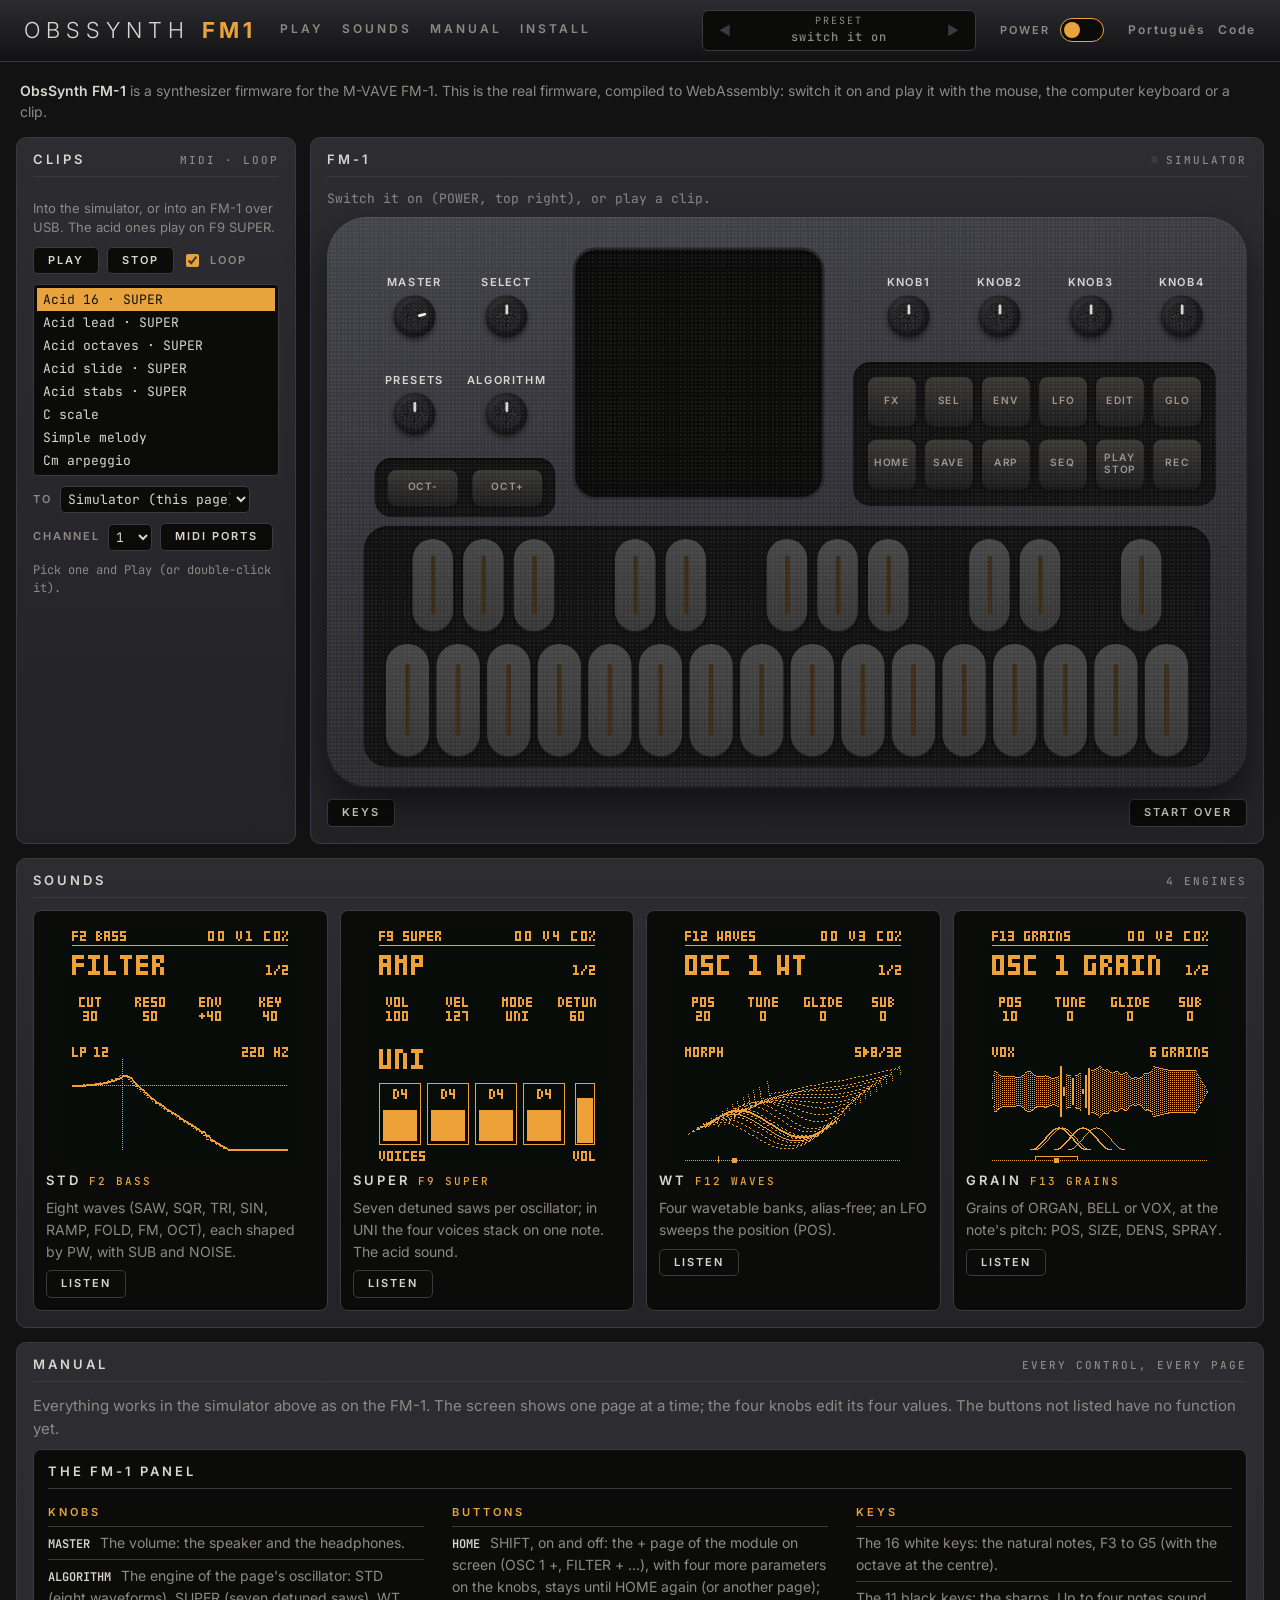
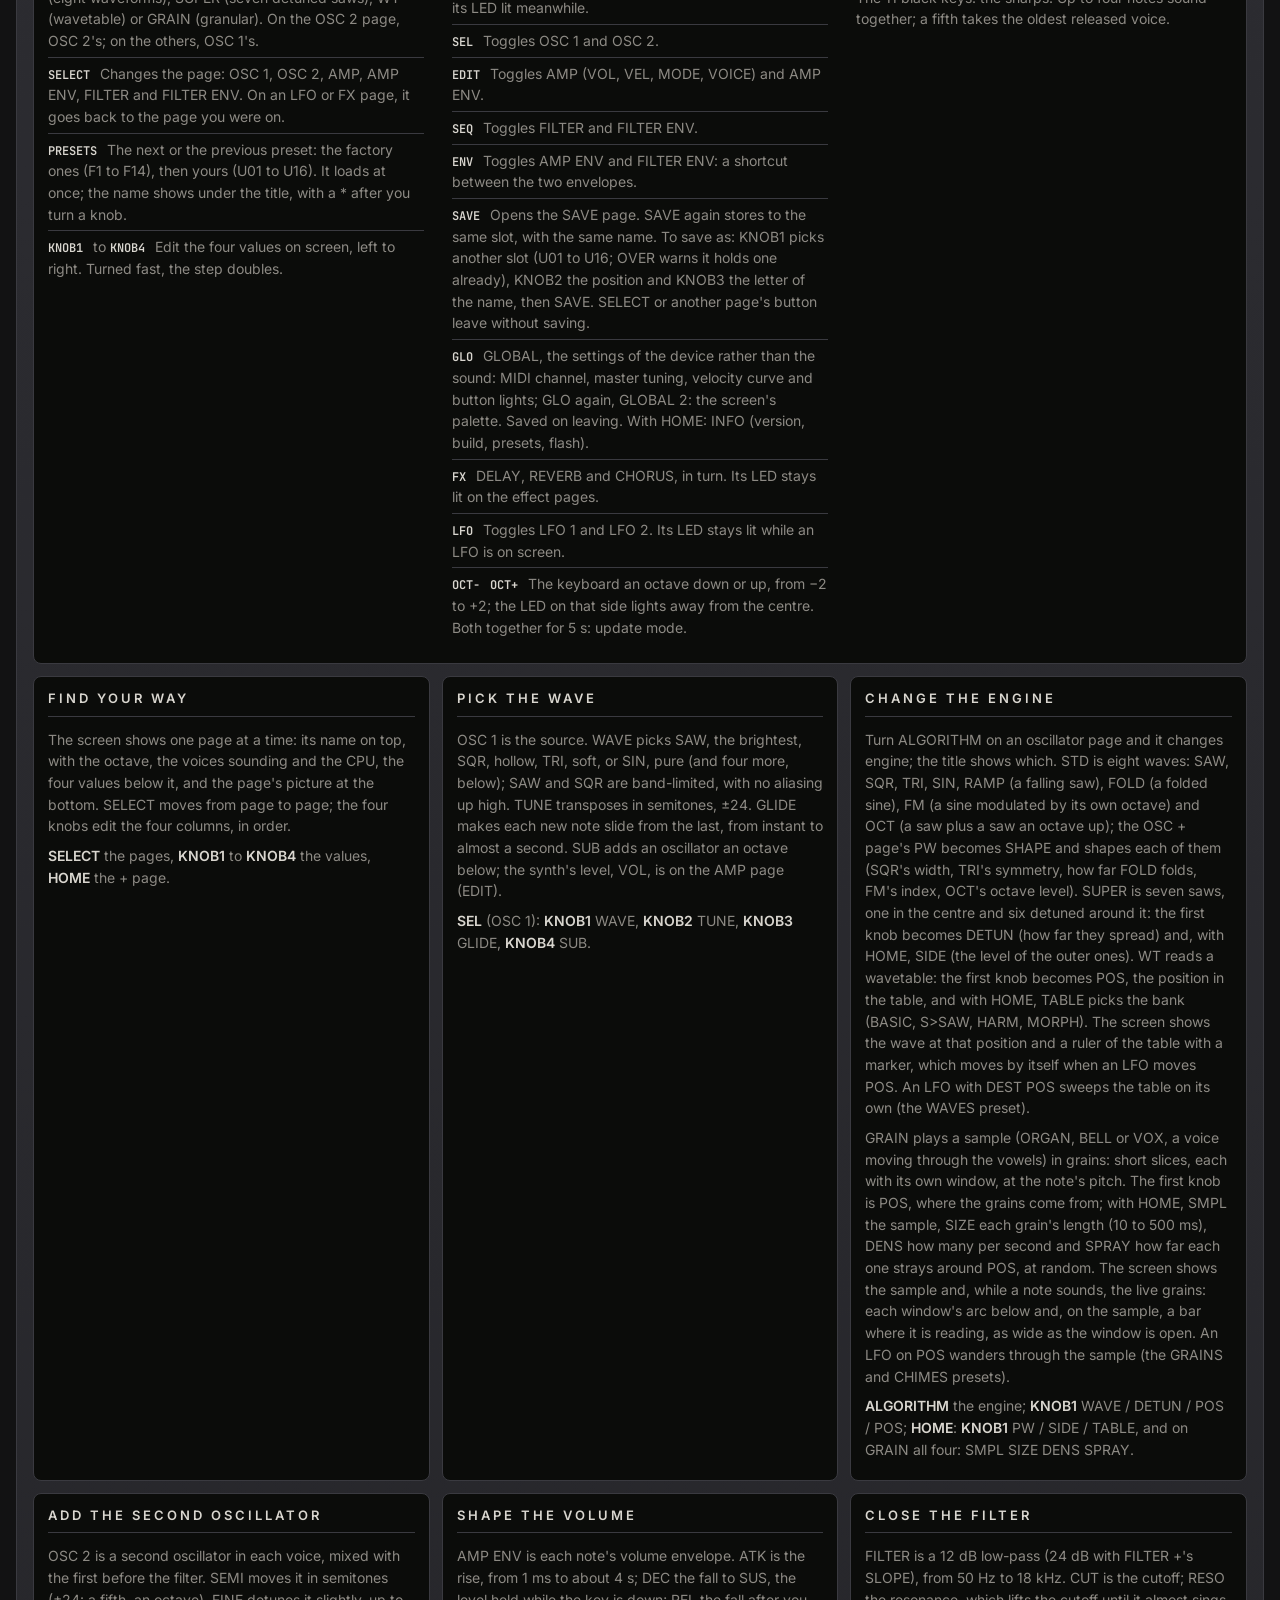
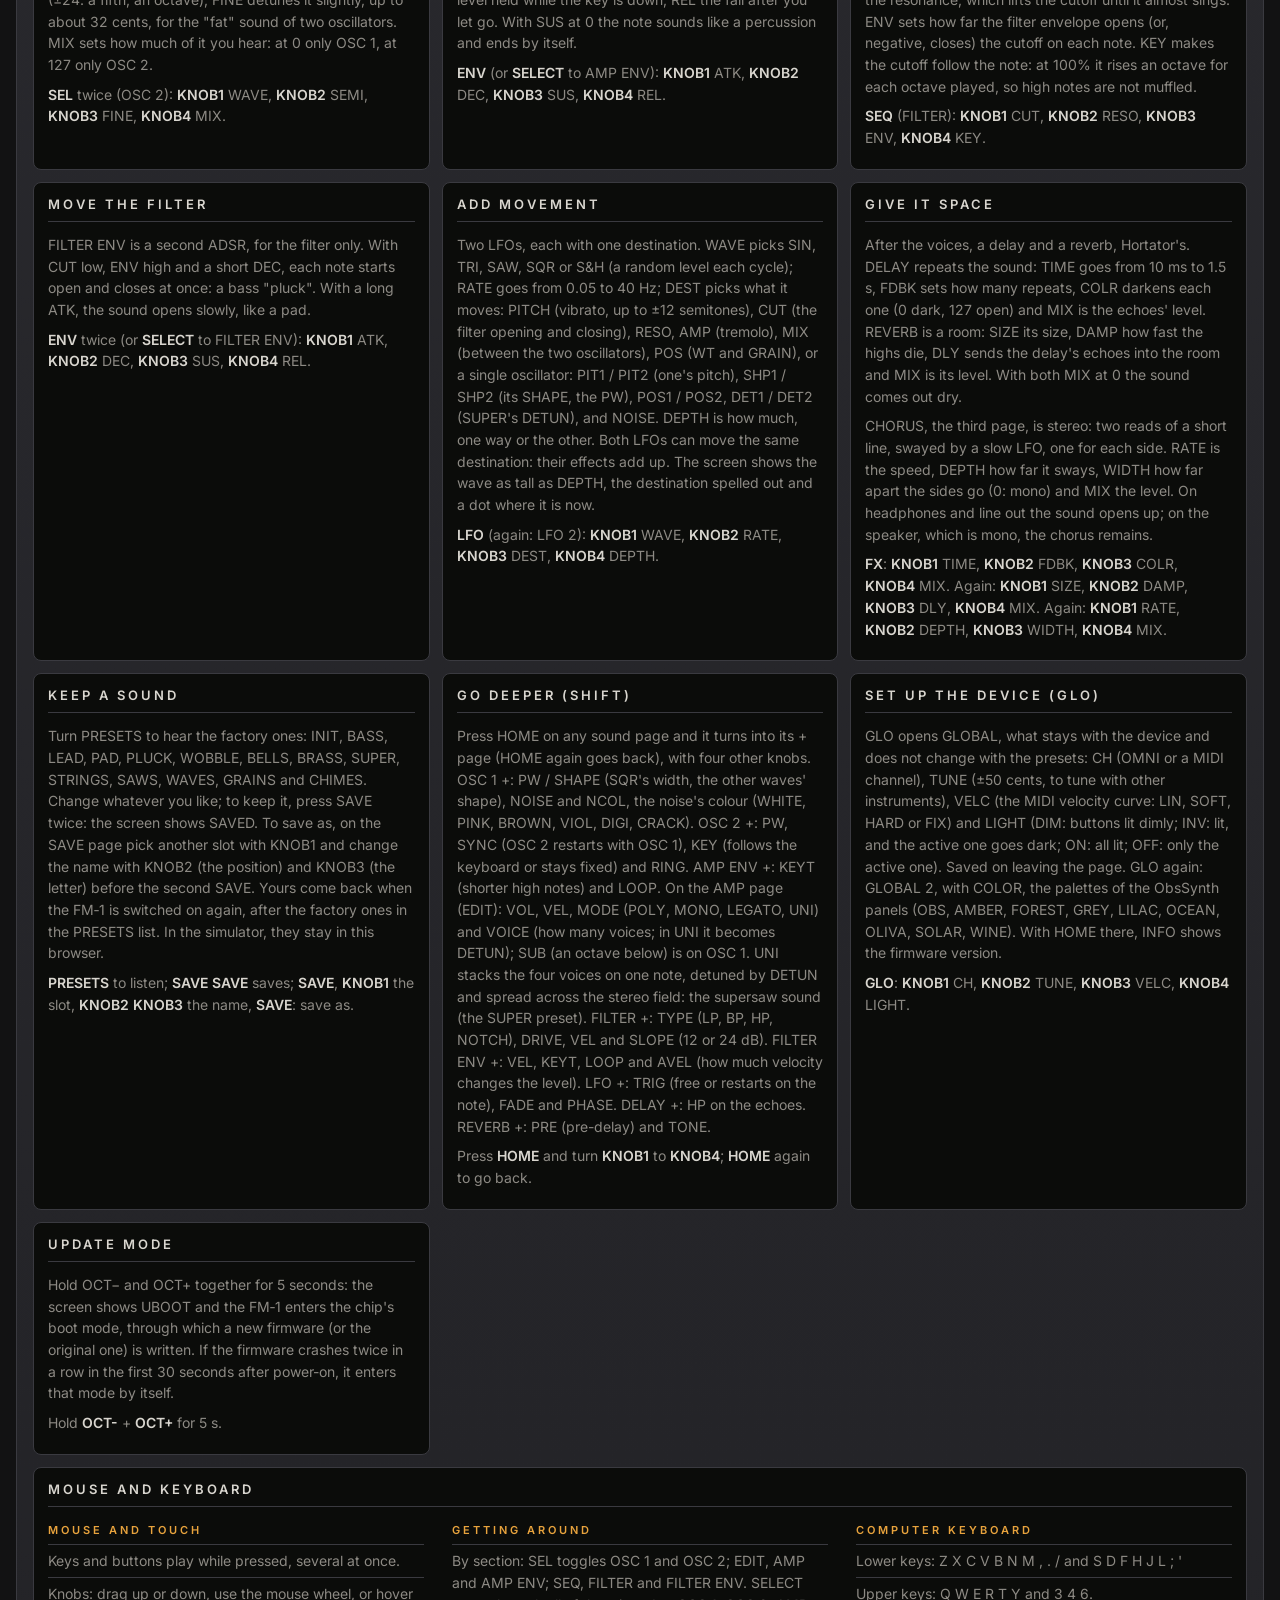
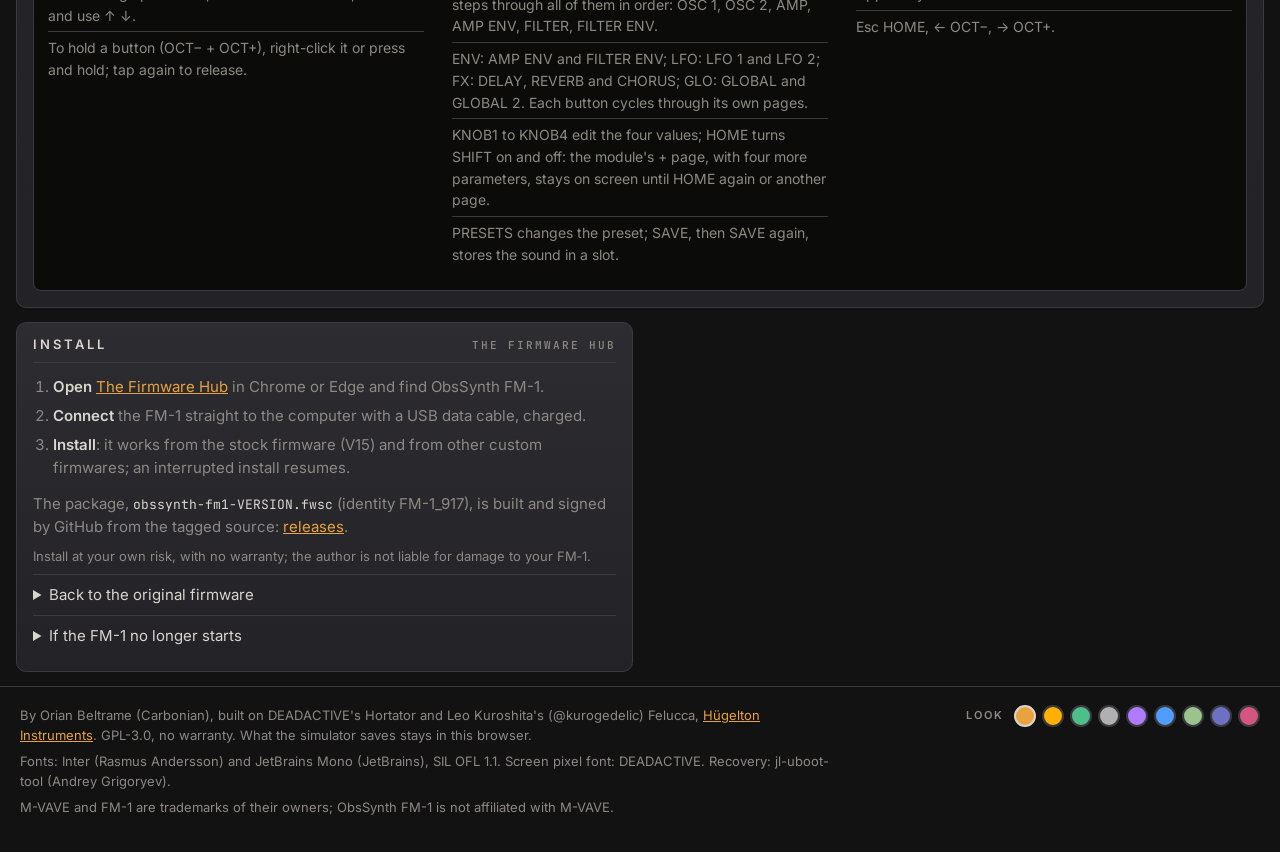
==== commit ab8552c6: "sim page: the layout fixed on phones and laptops - Phones: the top bar is one short row (the wordmar" ====
--- a/web/sim/index.html
+++ b/web/sim/index.html
@@ -33,19 +33,15 @@
   <div class="play-row" id="play">
     <section class="panel clips" id="clips" aria-label="Clips">
       <header><h2>Clips</h2><span class="tag">MIDI · loop</span></header>
-      <p class="clips-sub">Into the simulator, or into an FM-1 over USB. The acid ones play on F9 SUPER.</p>
+      <p class="clips-sub small">Into the simulator, or into an FM-1 over USB. The acid ones play on F9 SUPER.</p>
       <div class="row">
         <button type="button" class="btn-ui" id="clip-play">Play</button>
         <button type="button" class="btn-ui" id="clip-stop">Stop</button>
         <label><input type="checkbox" id="clip-loop" checked> Loop</label>
       </div>
-      <label for="clip-sel">Clip</label>
-      <select id="clip-sel" size="10"></select>
-      <div class="row">
-        <label>To <select id="clip-dest"></select></label>
-        <label>Channel <select id="clip-ch"></select></label>
-      </div>
-      <div class="row"><button type="button" class="btn-ui" id="clip-midi" title="Asks the browser for access to the MIDI ports">MIDI ports</button></div>
+      <select id="clip-sel" size="8" aria-label="Clip"></select>
+      <div class="row"><label>To <select id="clip-dest"></select></label></div>
+      <div class="row"><label>Channel <select id="clip-ch"></select></label><button type="button" class="btn-ui" id="clip-midi" title="Asks the browser for access to the MIDI ports">MIDI ports</button></div>
       <p id="clip-status" class="clips-status" role="status">Pick one and Play (or double-click it).</p>
     </section>
     <section class="panel instrument" aria-label="FM-1">
--- a/web/sim/page.css
+++ b/web/sim/page.css
@@ -19,7 +19,8 @@
 
 /* ---- the top bar: the wordmark, where to go, the preset display, the power switch */
 .topbar {
-  position: sticky; top: 0; z-index: 20; display: flex; align-items: center; gap: 24px; padding: 10px 24px;
+  position: sticky; top: 0; z-index: 20; display: flex; align-items: center; gap: 24px;
+  padding: 10px max(24px, calc((100% - 1480px) / 2 + 16px));   /* its contents over the panels' width */
   background: linear-gradient(180deg, var(--surface-2), var(--bg)); border-bottom: 1px solid var(--line);
 }
 .wordmark { font: 300 22px/1 var(--sans); letter-spacing: 6px; color: var(--ink); text-decoration: none; white-space: nowrap; }
@@ -37,6 +38,7 @@
 .display .what { flex: 1; text-align: center; line-height: 1.15; }
 .display .what small { display: block; font: 10px/1.2 var(--mono); letter-spacing: 2px; color: var(--muted); }
 .display .what span { font: 500 15px/1.3 var(--mono); color: var(--accent); }
+.display .what span.off { color: var(--muted); font-size: 12px; letter-spacing: 1px; }
 .power { display: flex; align-items: center; gap: 10px; font: 600 11px/1 var(--sans); letter-spacing: 2px; color: var(--muted); }
 .power-toggle {
   position: relative; width: 44px; height: 24px; padding: 0; border-radius: 999px; cursor: pointer;
@@ -46,8 +48,8 @@
   background: var(--muted); transition: transform .2s, background .2s; }
 .power-toggle.on { background: var(--accent); border-color: var(--accent); }
 .power-toggle.on .knob { transform: translateX(20px); background: var(--bg); }
-.power-toggle.ready { box-shadow: 0 0 0 0 var(--accent); animation: ping 2.4s ease-out infinite; }
-@keyframes ping { 0% { box-shadow: 0 0 0 0 color-mix(in srgb, var(--accent) 60%, transparent); } 70%, 100% { box-shadow: 0 0 0 10px transparent; } }
+.power-toggle.ready { border-color: var(--accent); }
+.power-toggle.ready .knob { background: var(--accent); }
 .power-toggle:disabled { cursor: progress; opacity: .6; }
 .lang { display: flex; gap: 12px; font: 600 12px/1 var(--sans); letter-spacing: 2px; }
 .lang a { color: var(--muted); text-decoration: none; }
@@ -78,10 +80,11 @@
 .btn-ui.on, .btn-ui[aria-pressed="true"], .btn-ui[aria-expanded="true"] { background: var(--accent); border-color: var(--accent); color: var(--bg); }
 
 /* ---- the first row: the clips, the FM-1 */
-.intro { margin: 2px 4px 0; color: var(--muted); }
+.intro { margin: 2px 4px 0; color: var(--muted); font-size: 14px; }
 .intro b { color: var(--ink); font-weight: 600; }
-.play-row { display: grid; grid-template-columns: 300px minmax(0, 1fr); gap: 14px; align-items: start; }
-.clips { display: grid; gap: 10px; }
+.play-row { display: grid; grid-template-columns: 280px minmax(0, 1fr); gap: 14px; align-items: stretch; }
+.clips { display: flex; flex-direction: column; gap: 10px; }
+.clips #clip-sel { flex: 0 0 auto; }
 .clips .row { display: flex; flex-wrap: wrap; gap: 8px; align-items: center; }
 .clips label { display: flex; gap: 8px; align-items: center; font: 600 11px/1.4 var(--sans); letter-spacing: 2px;
   text-transform: uppercase; color: var(--muted); }
@@ -90,7 +93,9 @@
 .clips #clip-sel option { padding: 3px 6px; }
 .clips #clip-sel option:checked { background: var(--accent); color: var(--bg); }
 .clips input[type="checkbox"] { accent-color: var(--accent); }
-.clips-status { margin: 0; min-height: 3em; font: 12px/1.5 var(--mono); color: var(--muted); }
+.clips-status { margin: auto 0 0; font: 12px/1.5 var(--mono); color: var(--muted); }
+.clips .small { font-size: 13px; line-height: 1.45; margin: 0; }
+.clips #clip-dest { max-width: 190px; }
 .instrument .stage { position: relative; display: flex; justify-content: center; padding: 8px 0 4px; }
 .instrument .status { margin: 0; min-height: 1.5em; color: var(--muted); font: 13px/1.5 var(--mono); }
 .instrument .tools { display: flex; flex-wrap: wrap; gap: 8px; align-items: center; justify-content: space-between; margin-top: 8px; }
@@ -152,17 +157,24 @@
   .sounds { grid-template-columns: repeat(2, minmax(0, 1fr)); }
   .manual-grid { grid-template-columns: repeat(2, minmax(0, 1fr)); }
 }
-@media (max-width: 860px) {
-  .topbar { flex-wrap: wrap; gap: 10px 16px; padding: 10px 14px; }
-  .tabs { order: 3; width: 100%; justify-content: space-between; }
-  .display { margin-left: 0; order: 4; width: 100%; min-width: 0; }
+@media (max-width: 860px) {                      /* one short bar that scrolls away; the tabs under it */
+  .topbar { position: static; flex-wrap: wrap; gap: 8px 12px; padding: 10px 12px; }
+  .wordmark { font-size: 17px; letter-spacing: 4px; }
+  .wordmark b { letter-spacing: 3px; }
+  .lang { margin-left: auto; font-size: 11px; gap: 10px; letter-spacing: 1px; }
+  .power { font-size: 0; gap: 0; }                 /* the switch alone: the bar's first row stays one row */
+  .tabs { order: 3; width: 100%; justify-content: space-between; gap: 8px; }
+  .tabs a { font-size: 11px; letter-spacing: 2px; }
+  .display { order: 4; margin-left: 0; width: 100%; min-width: 0; }
   .manual-grid, .two-col, .controls { grid-template-columns: minmax(0, 1fr); }
   .foot { grid-template-columns: minmax(0, 1fr); }
   .looks { justify-content: flex-start; }
+  .sound { grid-template-columns: 112px minmax(0, 1fr); column-gap: 12px; align-items: start; }
+  .sound img { grid-row: 1 / span 3; width: 112px; height: 112px; }
+  .clips #clip-sel { min-height: 0; }
 }
 @media (max-width: 520px) {
   .sounds { grid-template-columns: minmax(0, 1fr); }
   main { padding: 10px 8px 0; }
   .panel { padding: 10px 10px 12px; }
 }
-@media (prefers-reduced-motion: reduce) { .power-toggle.ready { animation: none; } }
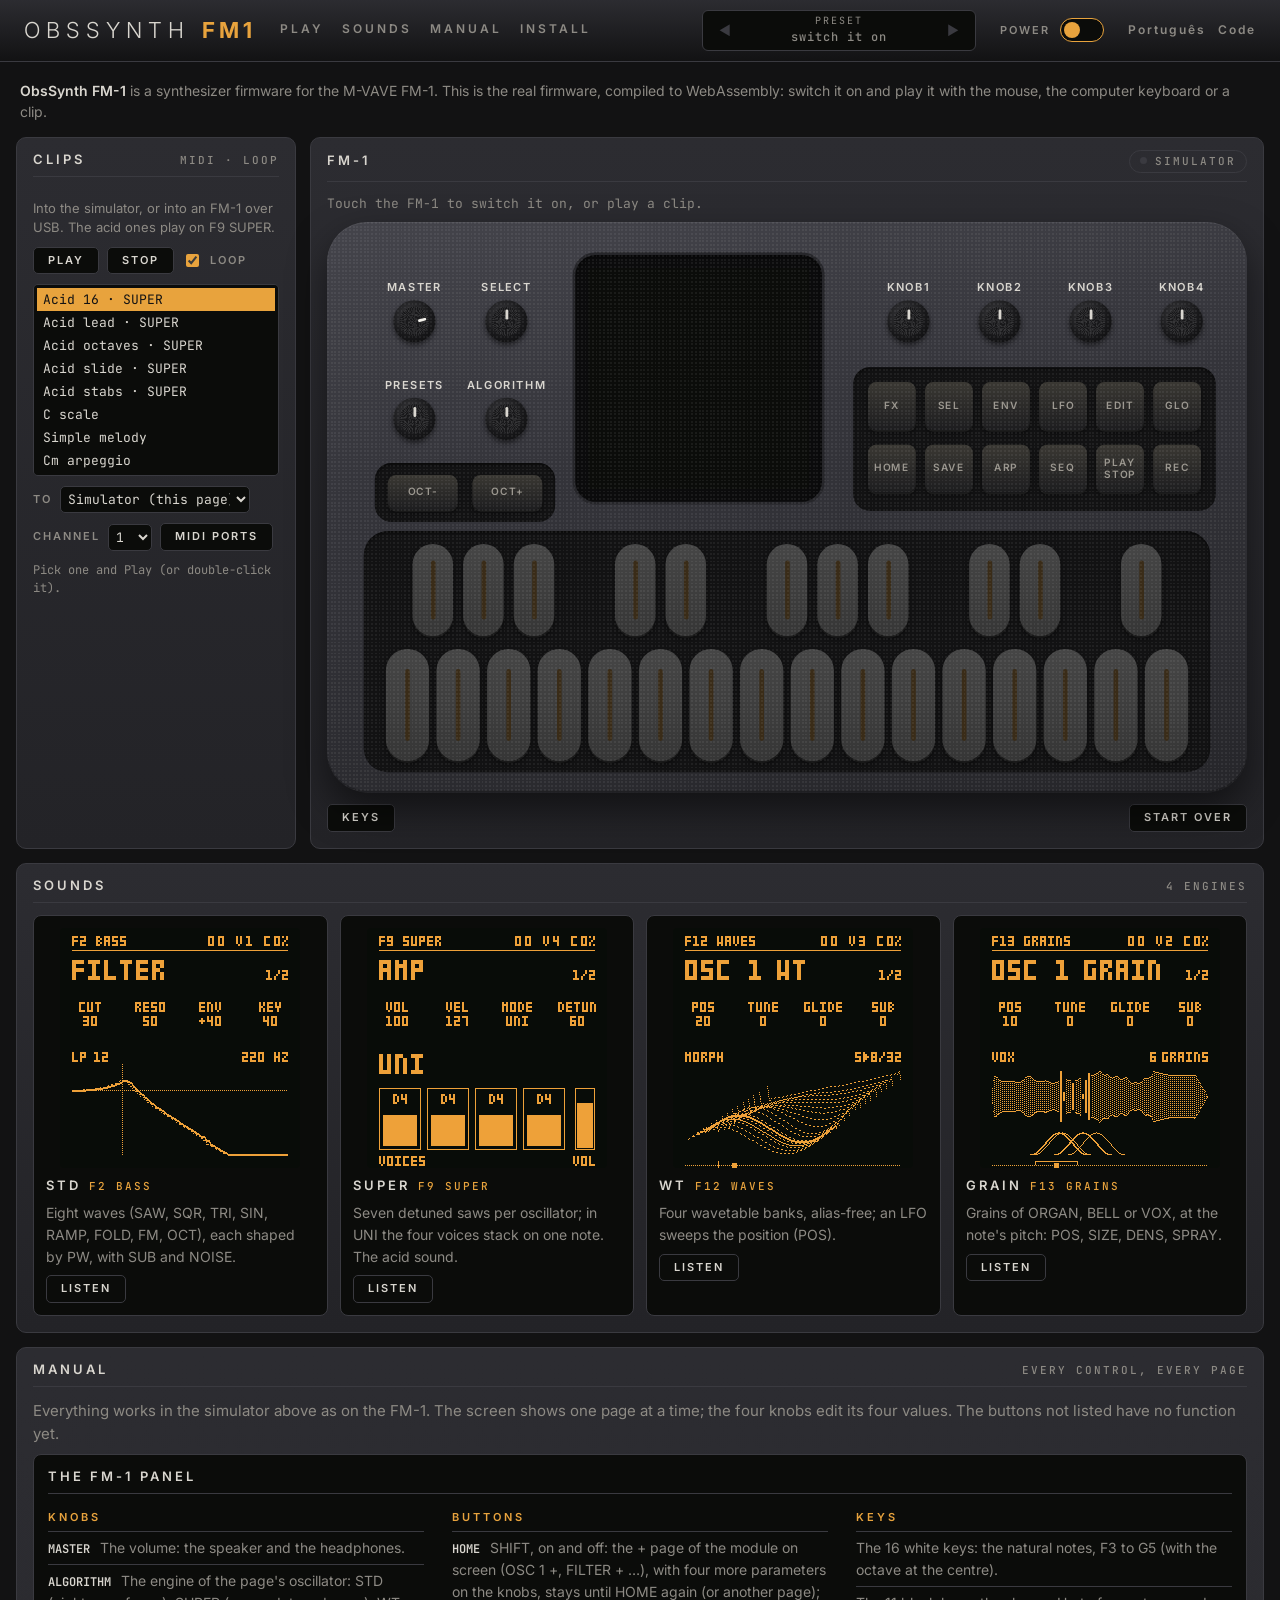
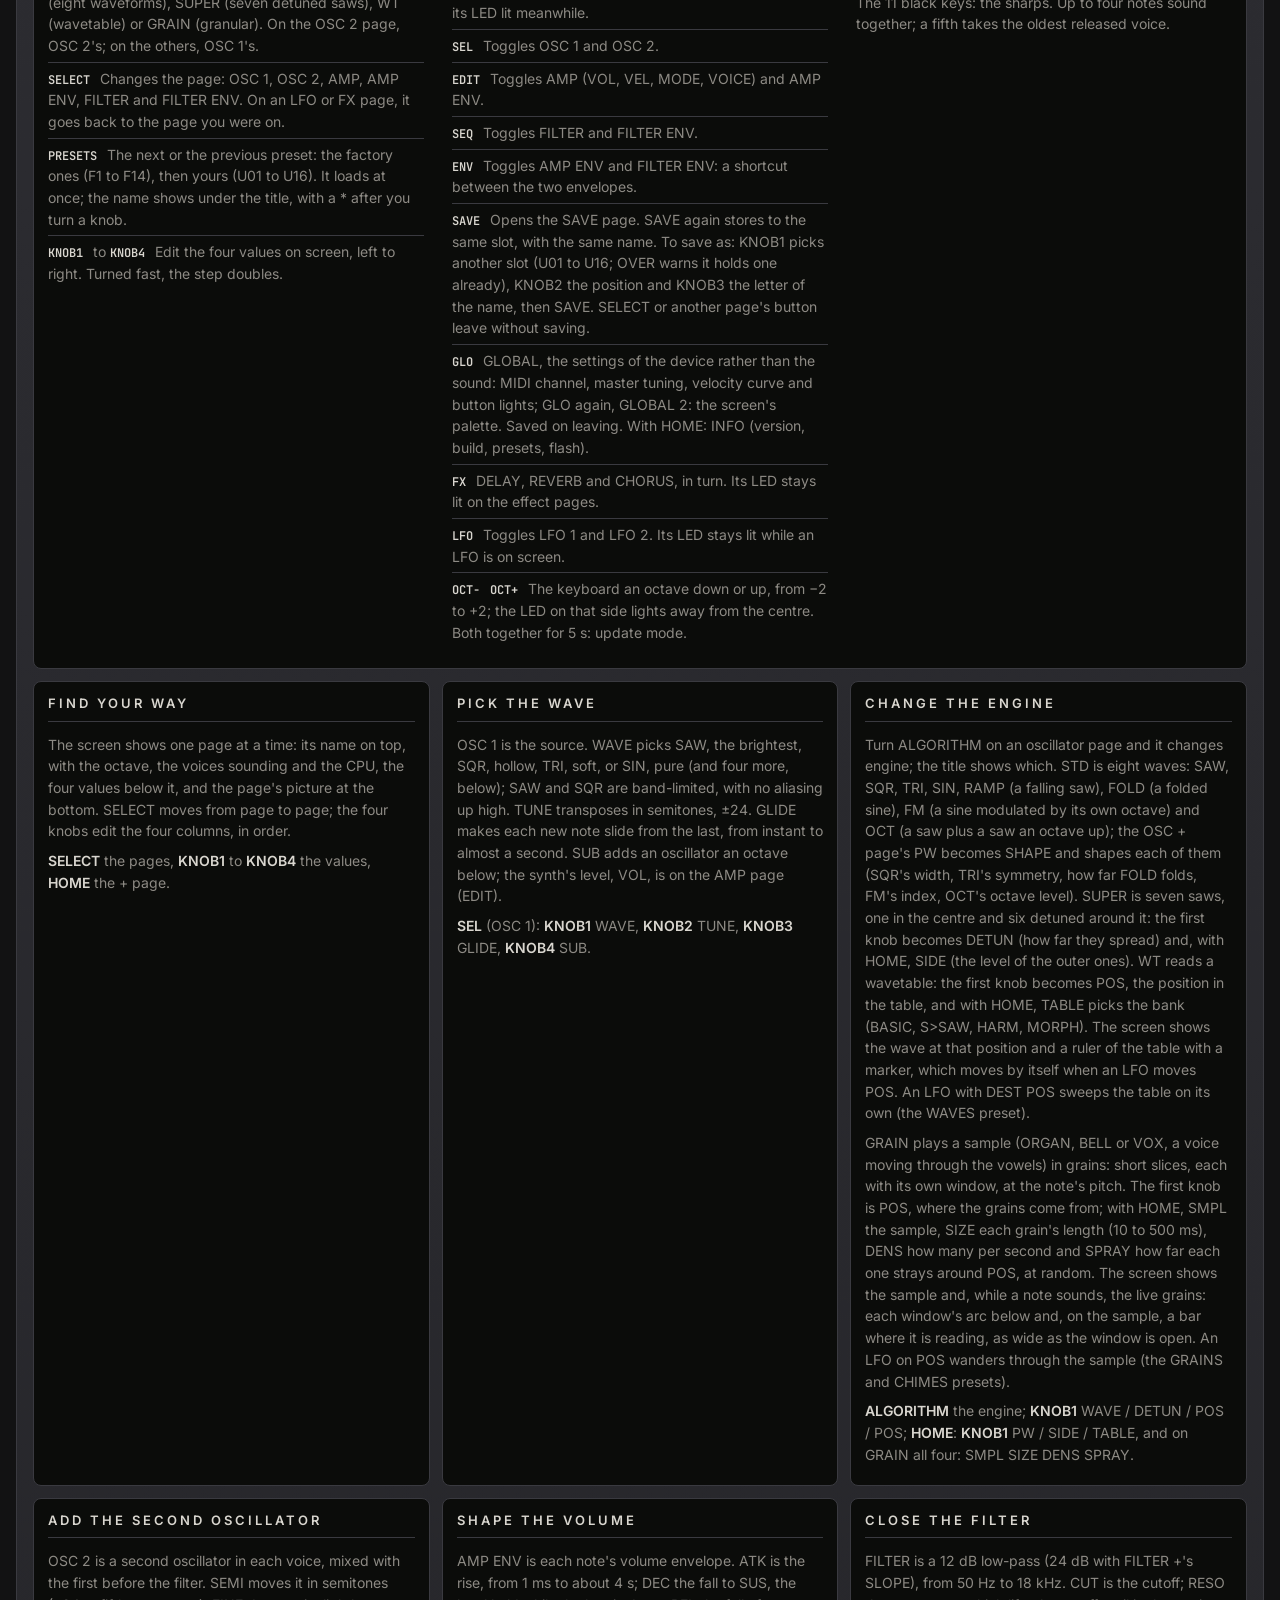
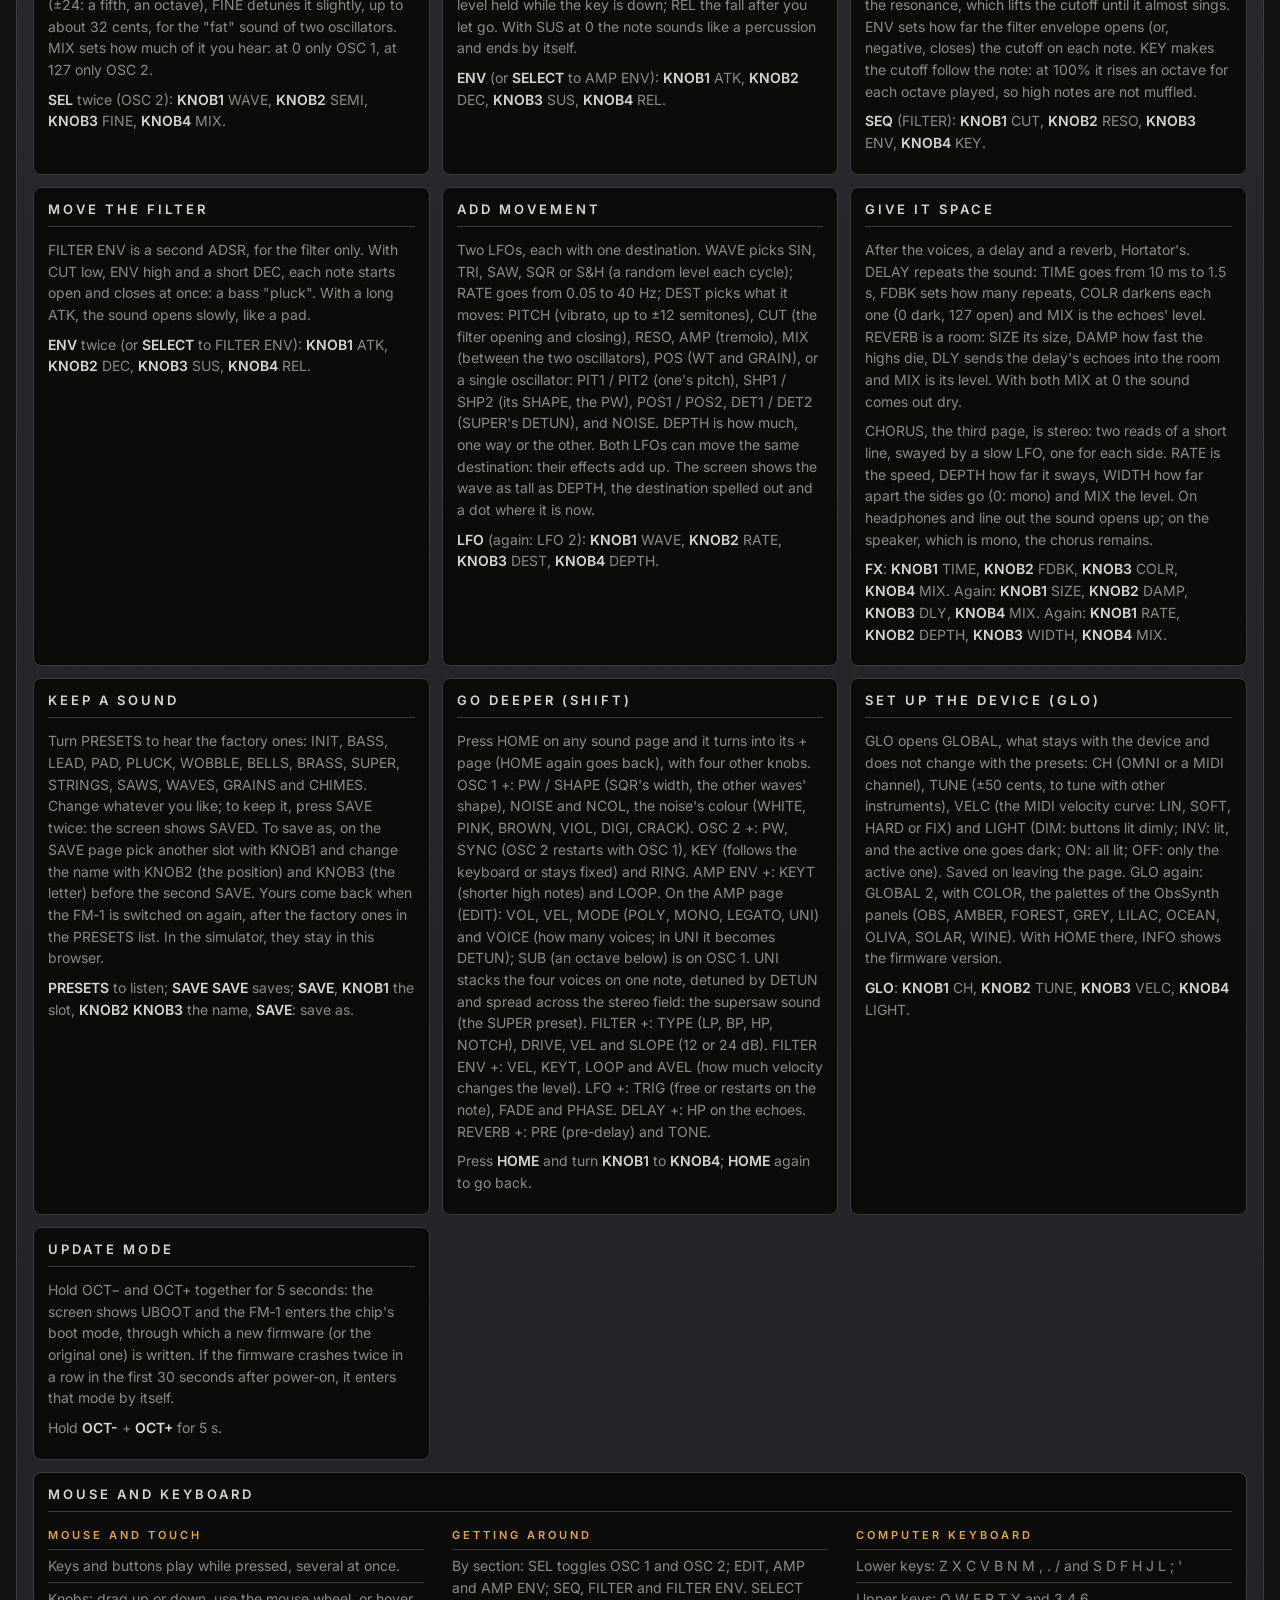
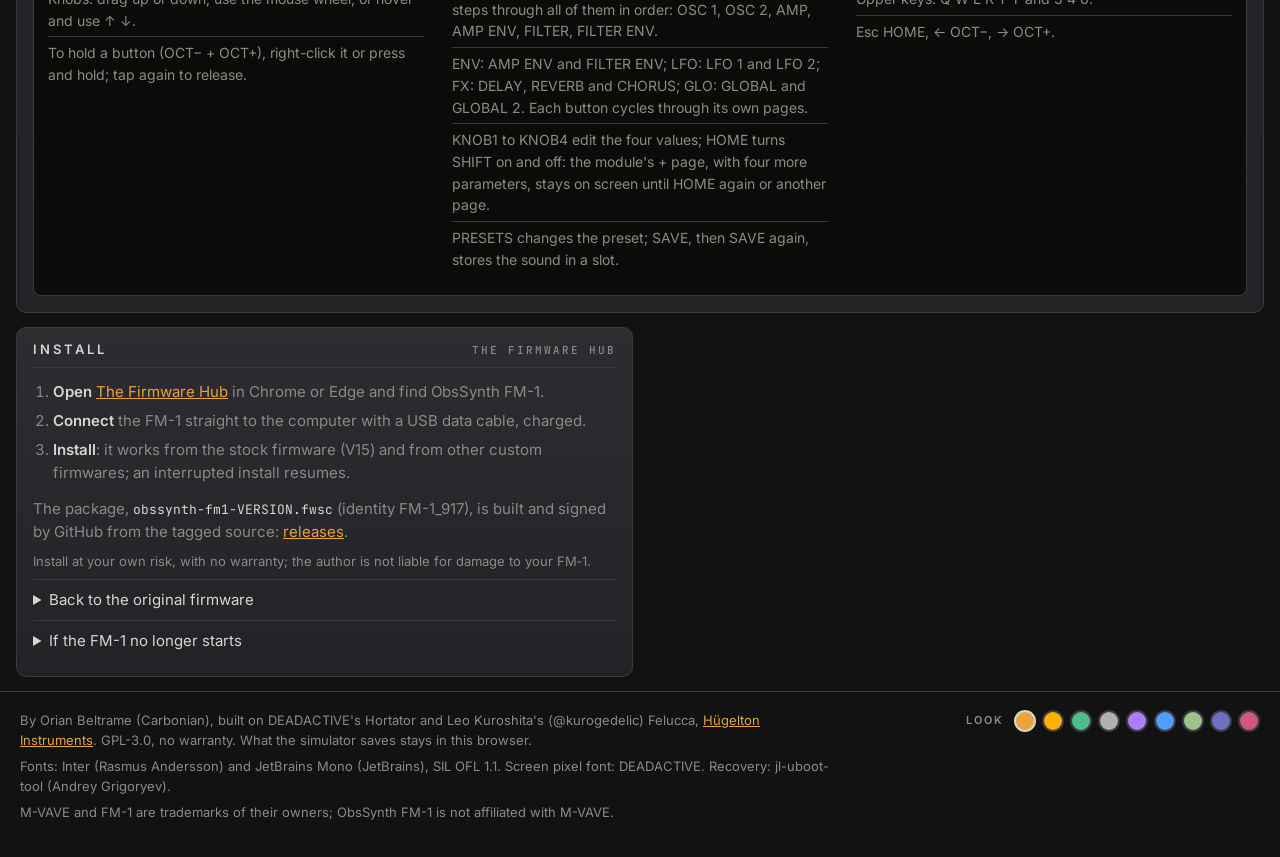
==== commit 5994817b: "sim page: the power state is never ambiguous, and the FM-1 can be switched on from its own panel See" ====
--- a/web/sim/index.html
+++ b/web/sim/index.html
@@ -45,7 +45,7 @@
       <p id="clip-status" class="clips-status" role="status">Pick one and Play (or double-click it).</p>
     </section>
     <section class="panel instrument" aria-label="FM-1">
-      <header><h2>FM-1</h2><span class="tag led" id="inst-tag">Simulator</span></header>
+      <header><h2>FM-1</h2><button type="button" class="tag led power-tag" id="inst-tag" aria-label="Switch the FM-1 on or off" title="Switch the FM-1 on or off">Simulator</button></header>
       <p class="status"><span id="power-note">Loading…</span> <span id="note" role="status"></span></p>
       <div class="stage" id="stage"><div id="fit" class="fit"><div id="device" class="device" aria-label="The FM-1 panel"></div></div></div>
       <div class="tools">
--- a/web/sim/page.css
+++ b/web/sim/page.css
@@ -70,6 +70,8 @@
 .tag.led::before { content: ""; display: inline-block; width: 7px; height: 7px; margin-right: 8px; border-radius: 50%;
   background: var(--line); vertical-align: 1px; }
 .tag.led.on::before { background: var(--accent); box-shadow: 0 0 6px var(--accent); }
+.power-tag { background: none; border: 1px solid var(--line); border-radius: 999px; padding: 3px 10px; cursor: pointer; }
+.power-tag:hover, .power-tag.on { border-color: var(--accent); color: var(--ink); }
 .panel p { margin: 0 0 8px; color: var(--muted); }
 .panel p b, .panel li b { color: var(--ink); font-weight: 600; }
 .btn-ui {                                        /* the panels' small buttons: dark, the accent when on */
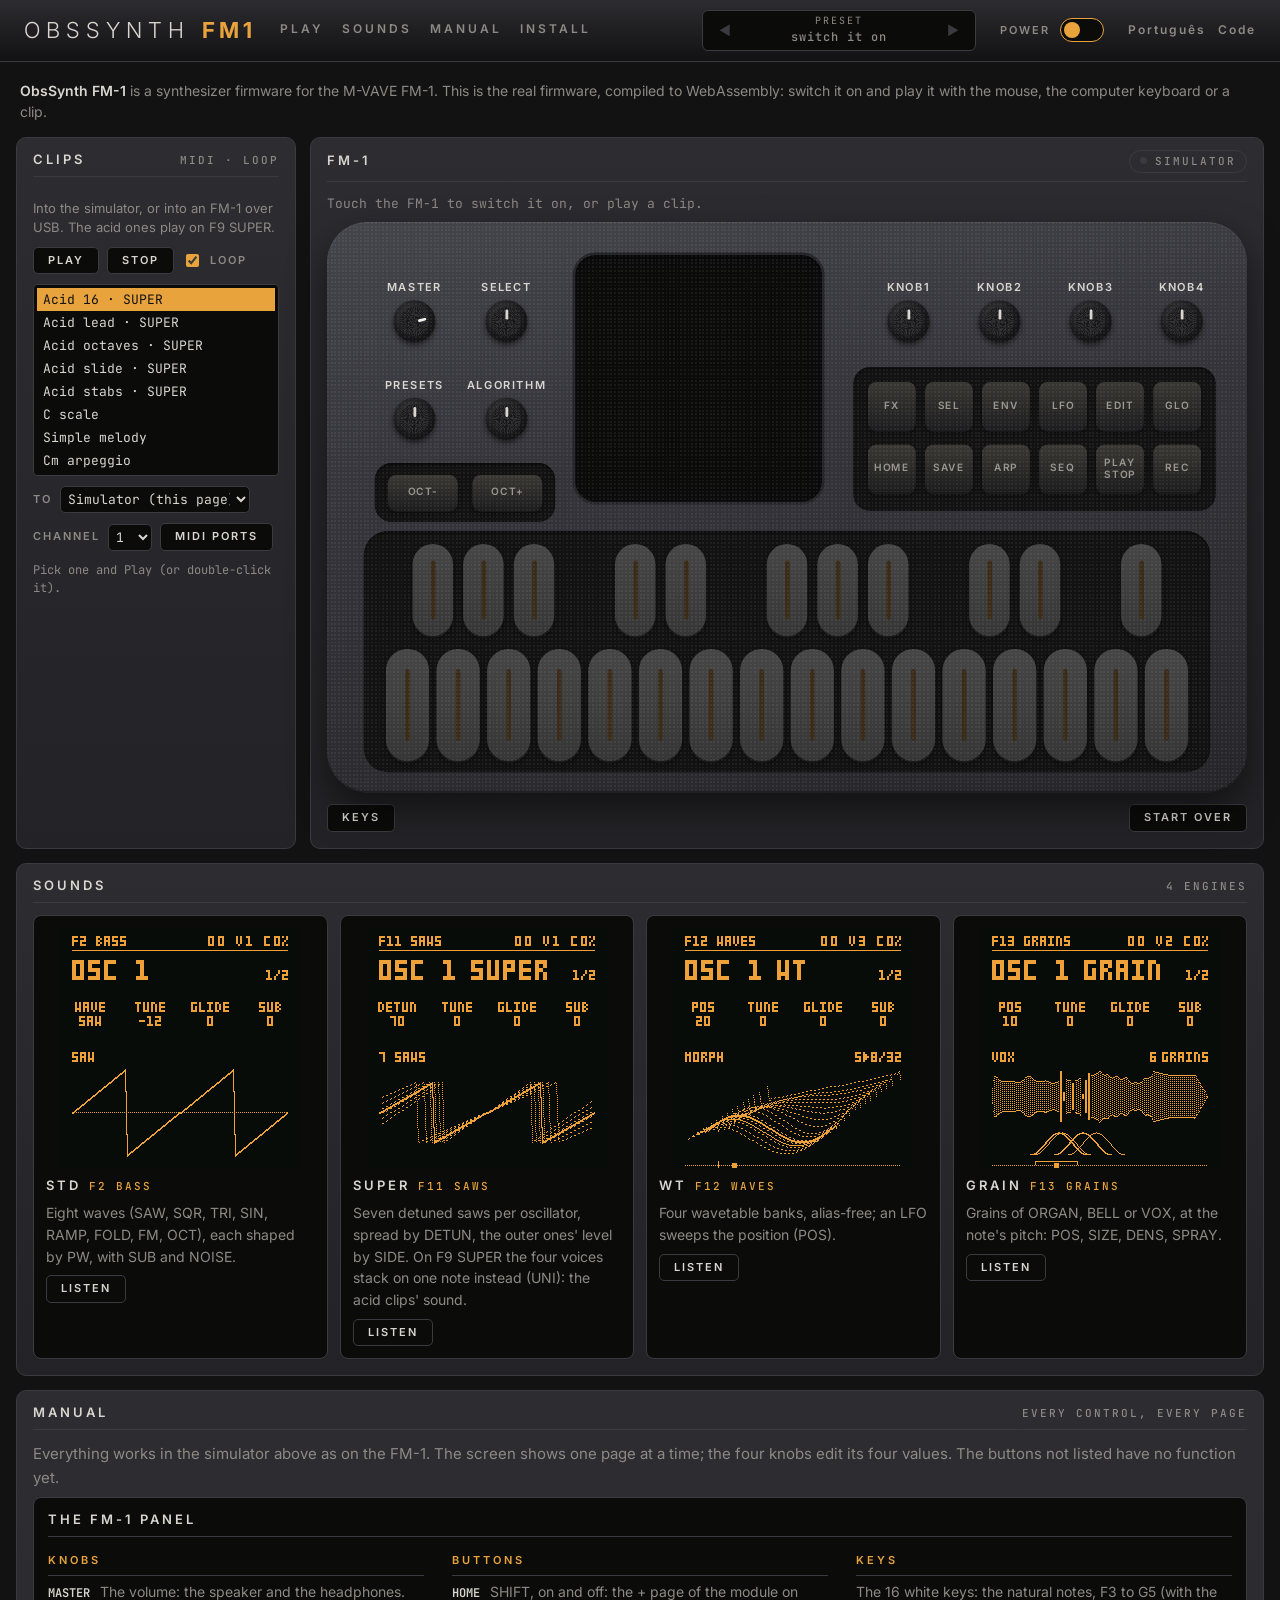
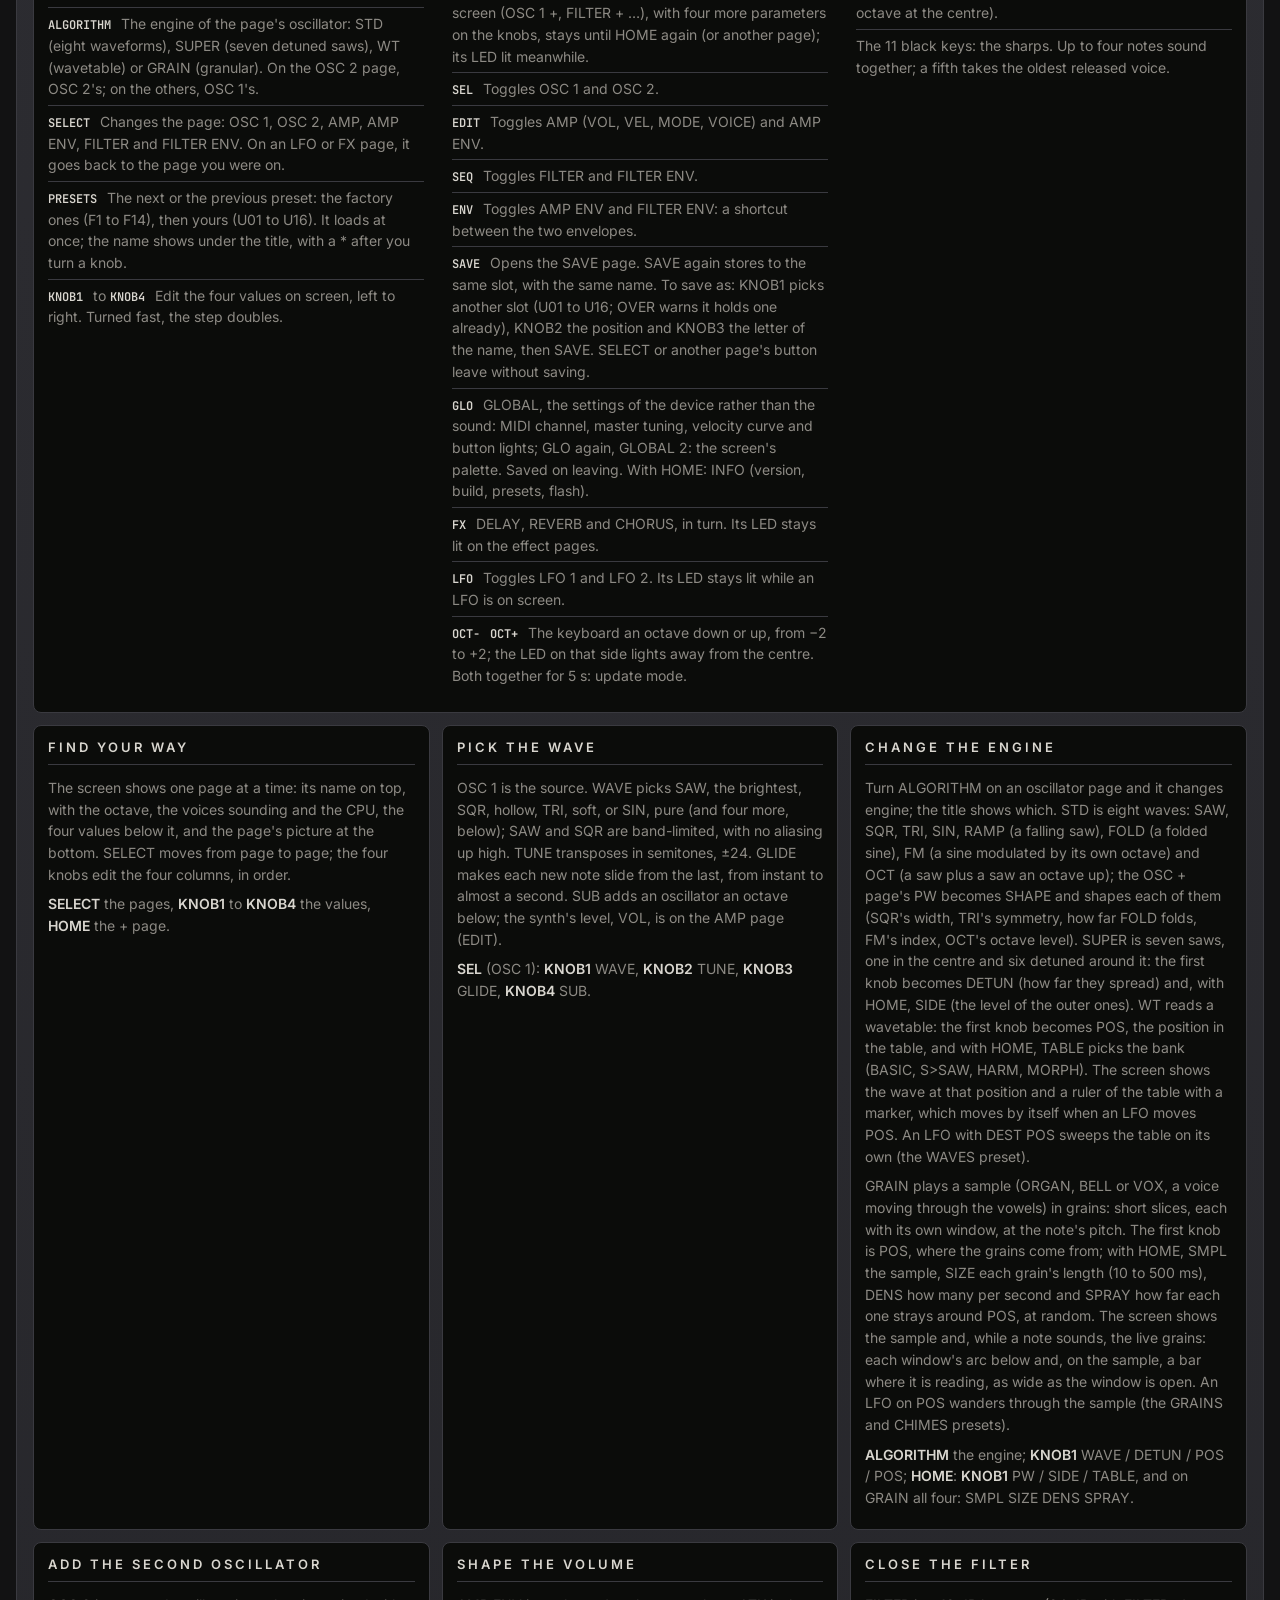
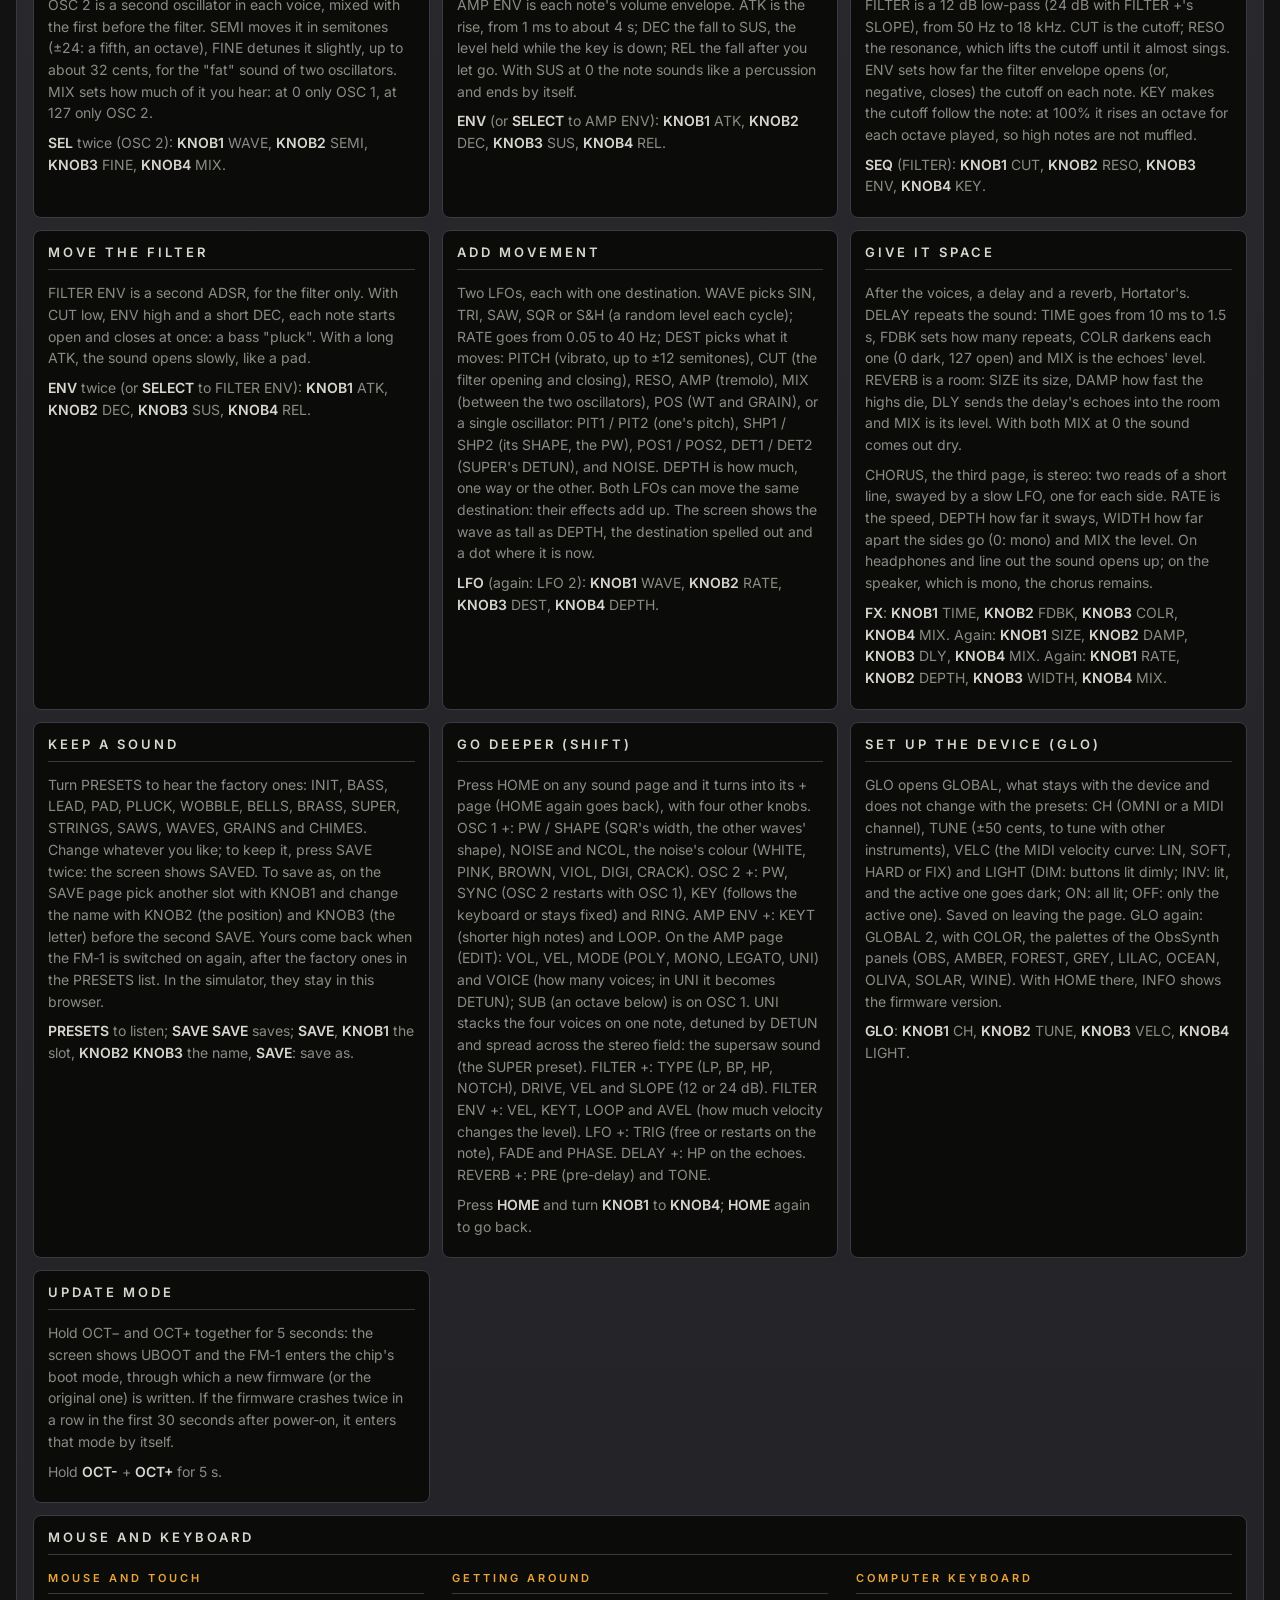
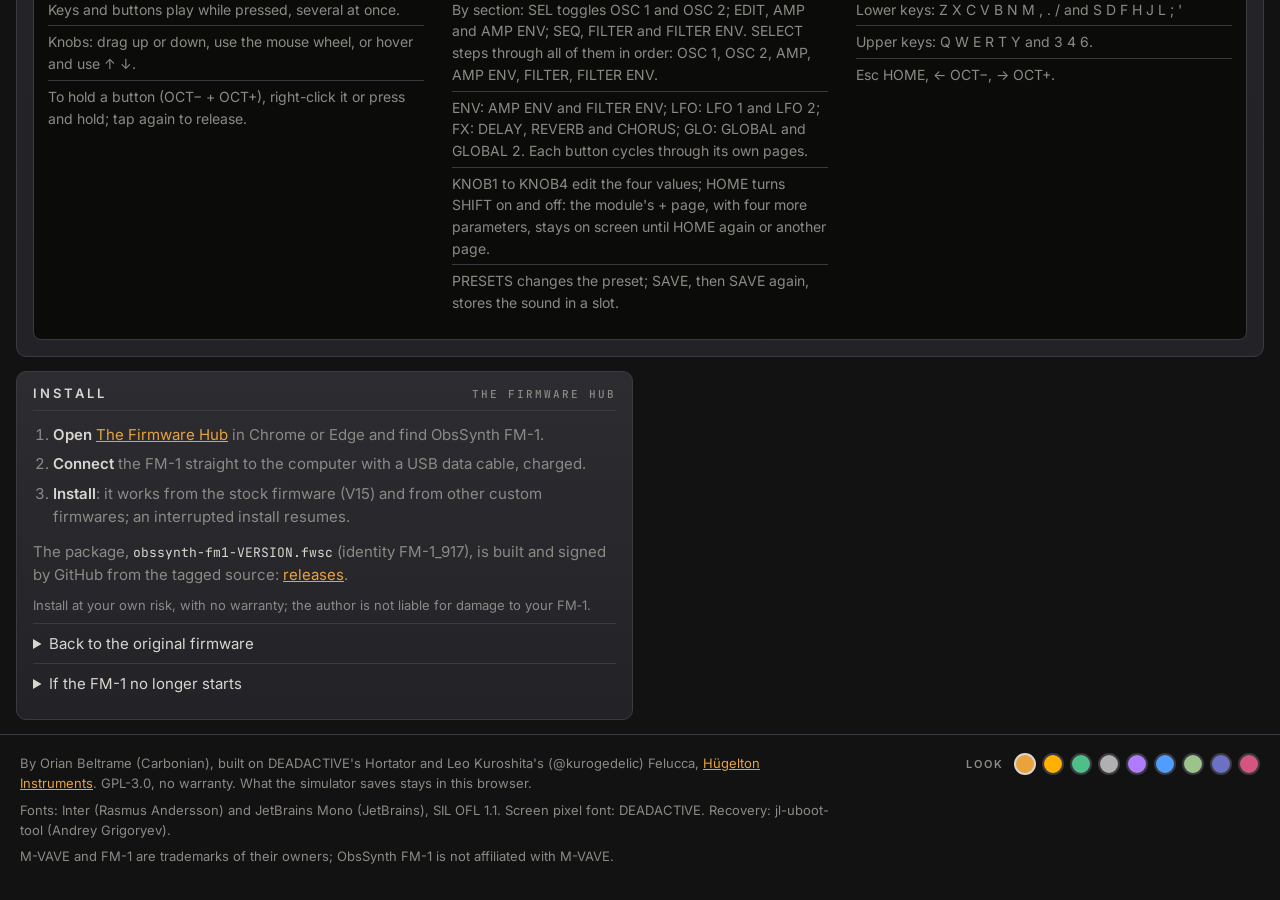
==== commit aa801af7: "sim page: the Sounds cards' screens match their text STD showed the filter page and SUPER the AMP pa" ====
--- a/web/sim/index.html
+++ b/web/sim/index.html
@@ -47,6 +47,7 @@
     <section class="panel instrument" aria-label="FM-1">
       <header><h2>FM-1</h2><button type="button" class="tag led power-tag" id="inst-tag" aria-label="Switch the FM-1 on or off" title="Switch the FM-1 on or off">Simulator</button></header>
       <p class="status"><span id="power-note">Loading…</span> <span id="note" role="status"></span></p>
+      <p class="rotate" id="rotate" hidden><span aria-hidden="true">⟳</span> Turn your phone sideways to play the FM-1 at a usable size.</p>
       <div class="stage" id="stage"><div id="fit" class="fit"><div id="device" class="device" aria-label="The FM-1 panel"></div></div></div>
       <div class="tools">
         <div class="left"><button type="button" class="btn-ui" id="help-toggle" aria-expanded="false" title="Show the computer keyboard on the panel">Keys</button></div>
@@ -72,10 +73,10 @@
           <button type="button" class="btn-ui" data-preset="1" data-clip="Eighth-note bass">Listen</button>
         </article>
         <article class="sound">
-          <img src="img/sound-super.png" width="240" height="240" alt="F9 SUPER" loading="lazy">
-          <h3>SUPER<span>F9 SUPER</span></h3>
-          <p>Seven detuned saws per oscillator; in UNI the four voices stack on one note. The acid sound.</p>
-          <button type="button" class="btn-ui" data-preset="8" data-clip="Acid 16">Listen</button>
+          <img src="img/sound-super.png" width="240" height="240" alt="F11 SAWS" loading="lazy">
+          <h3>SUPER<span>F11 SAWS</span></h3>
+          <p>Seven detuned saws per oscillator, spread by DETUN, the outer ones' level by SIDE. On F9 SUPER the four voices stack on one note instead (UNI): the acid clips' sound.</p>
+          <button type="button" class="btn-ui" data-preset="10" data-clip="Chords Am F C G">Listen</button>
         </article>
         <article class="sound">
           <img src="img/sound-wt.png" width="240" height="240" alt="F12 WAVES" loading="lazy">
@@ -87,7 +88,7 @@
           <img src="img/sound-grain.png" width="240" height="240" alt="F13 GRAINS" loading="lazy">
           <h3>GRAIN<span>F13 GRAINS</span></h3>
           <p>Grains of ORGAN, BELL or VOX, at the note's pitch: POS, SIZE, DENS, SPRAY.</p>
-          <button type="button" class="btn-ui" data-preset="12" data-clip="Chords Am F C G">Listen</button>
+          <button type="button" class="btn-ui" data-preset="12" data-clip="Cm arpeggio">Listen</button>
         </article>
     </div>
   </section>
--- a/web/sim/page.css
+++ b/web/sim/page.css
@@ -98,6 +98,10 @@
 .clips-status { margin: auto 0 0; font: 12px/1.5 var(--mono); color: var(--muted); }
 .clips .small { font-size: 13px; line-height: 1.45; margin: 0; }
 .clips #clip-dest { max-width: 190px; }
+.rotate { display: flex; gap: 10px; align-items: center; margin: 4px 0 8px; padding: 8px 12px; border: 1px solid var(--accent);
+  border-radius: 6px; color: var(--ink); font-size: 14px; }
+.rotate[hidden] { display: none; }
+.rotate span { color: var(--accent); font-size: 22px; line-height: 1; }
 .instrument .stage { position: relative; display: flex; justify-content: center; padding: 8px 0 4px; }
 .instrument .status { margin: 0; min-height: 1.5em; color: var(--muted); font: 13px/1.5 var(--mono); }
 .instrument .tools { display: flex; flex-wrap: wrap; gap: 8px; align-items: center; justify-content: space-between; margin-top: 8px; }
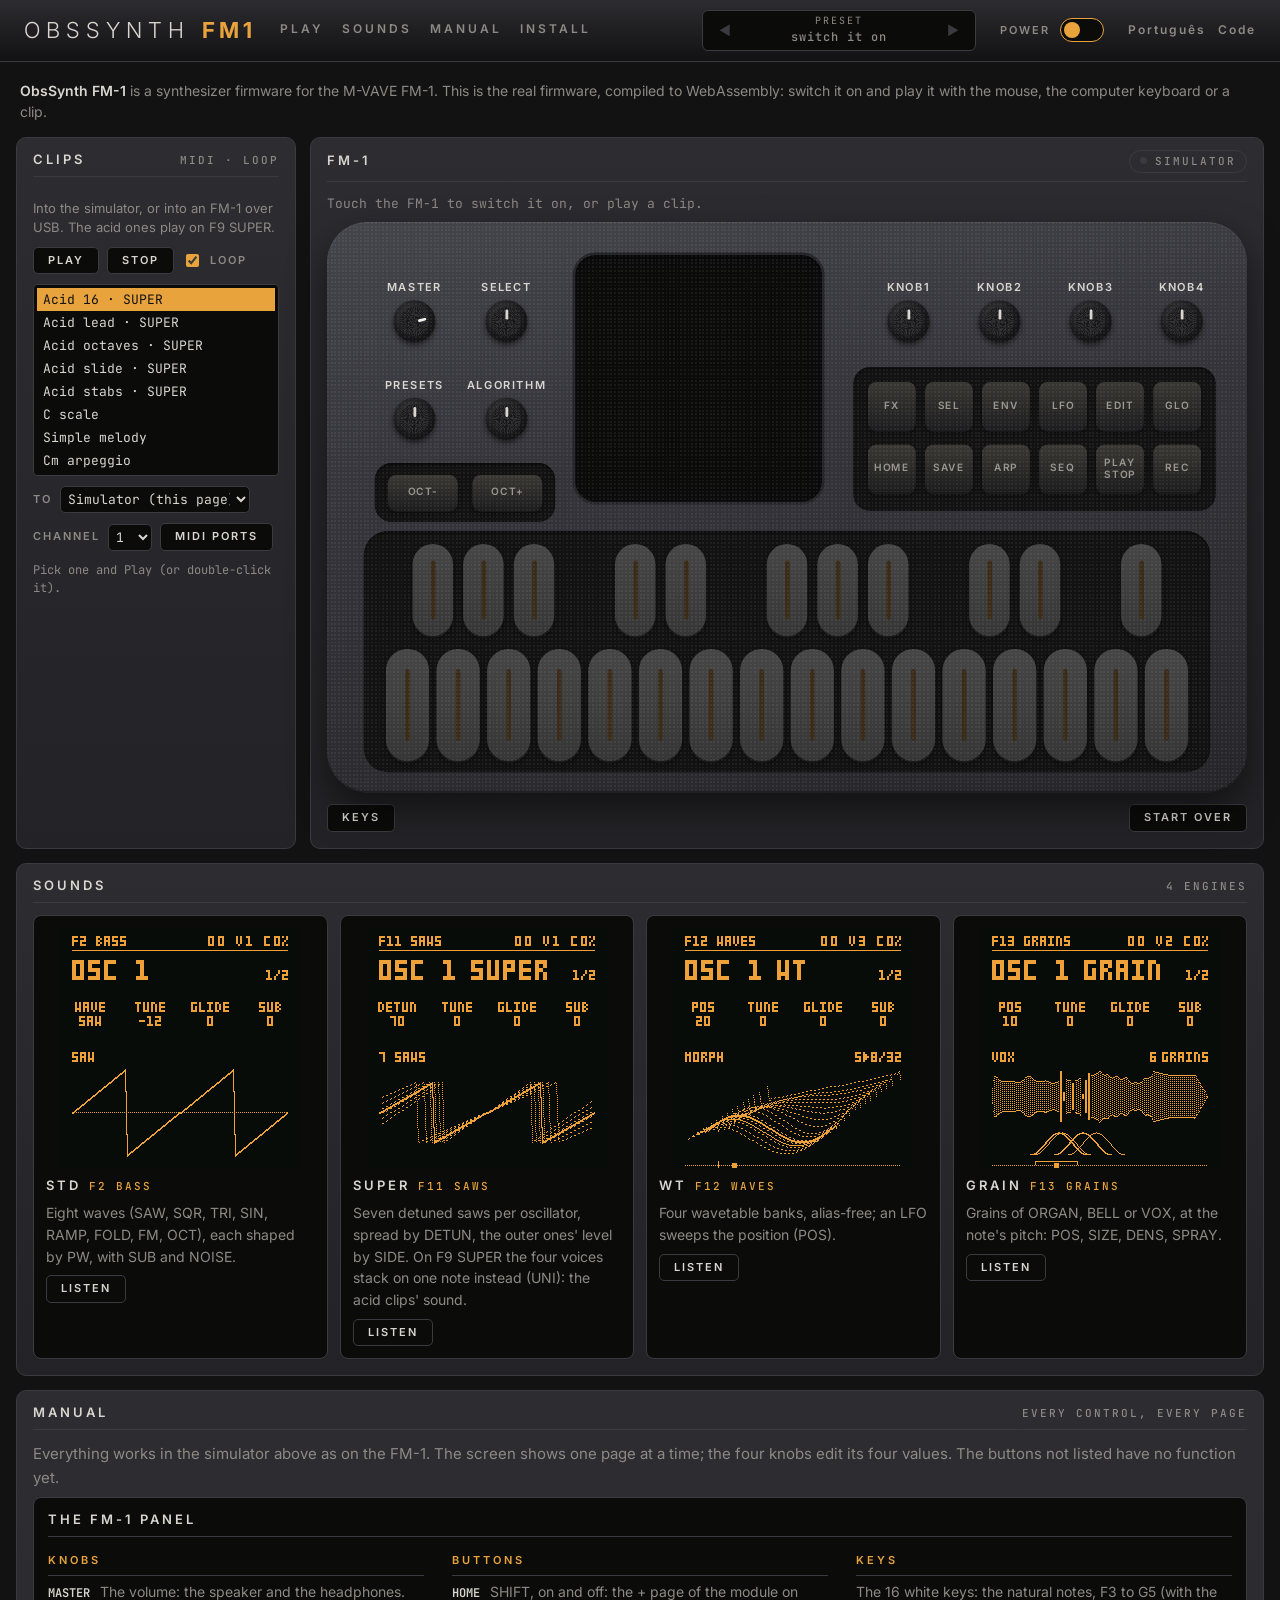
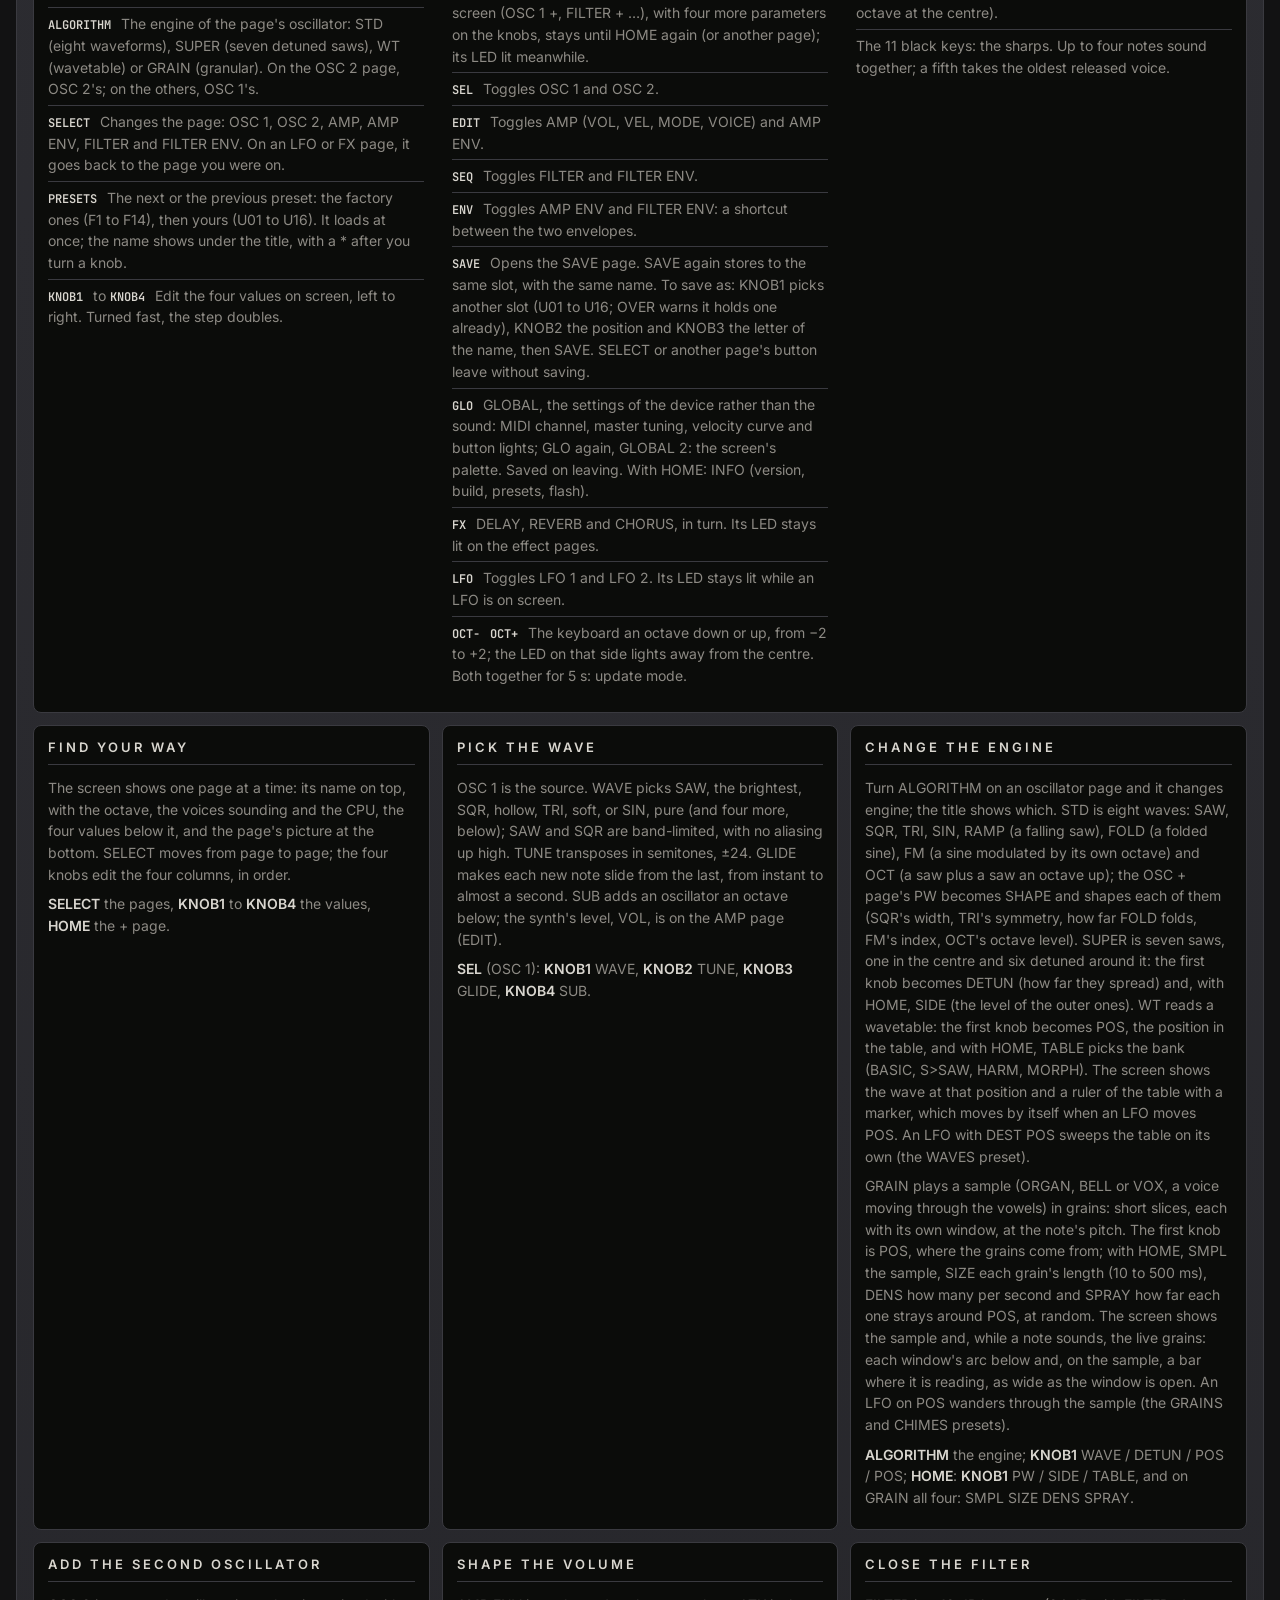
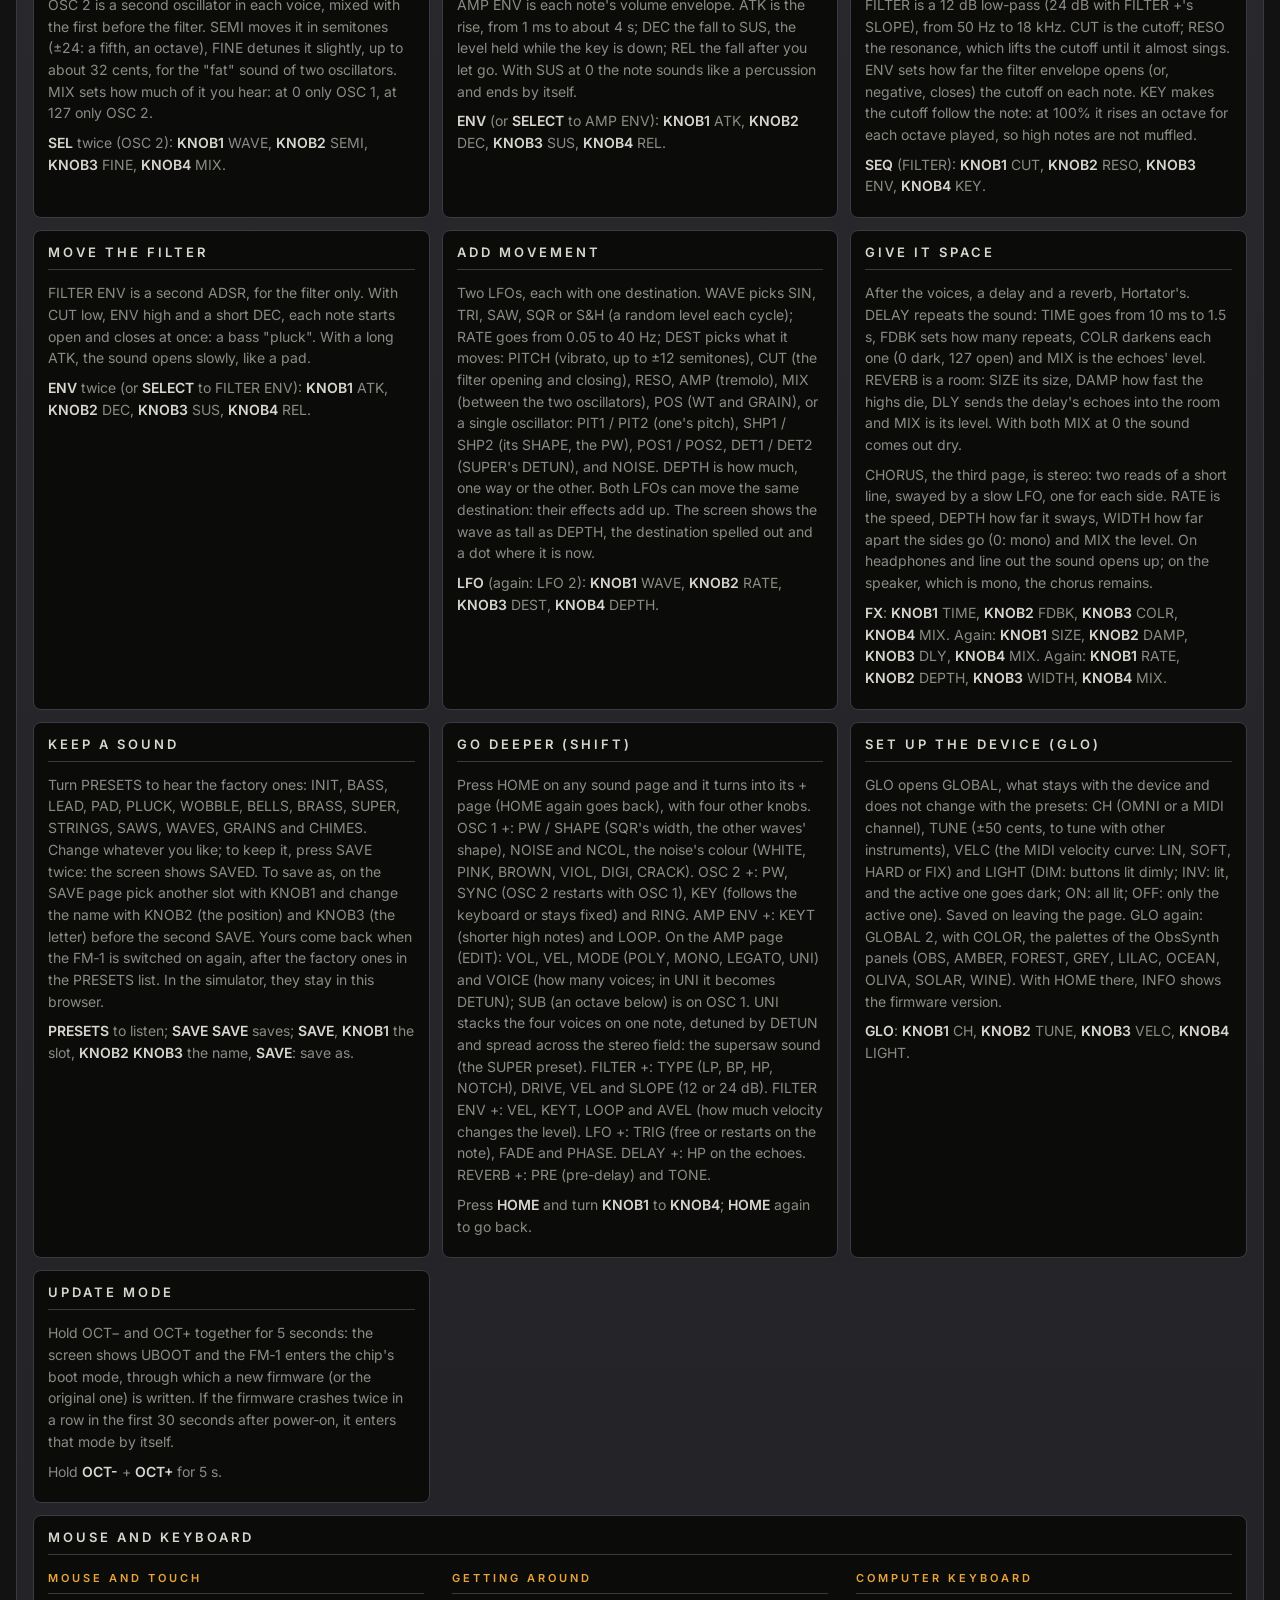
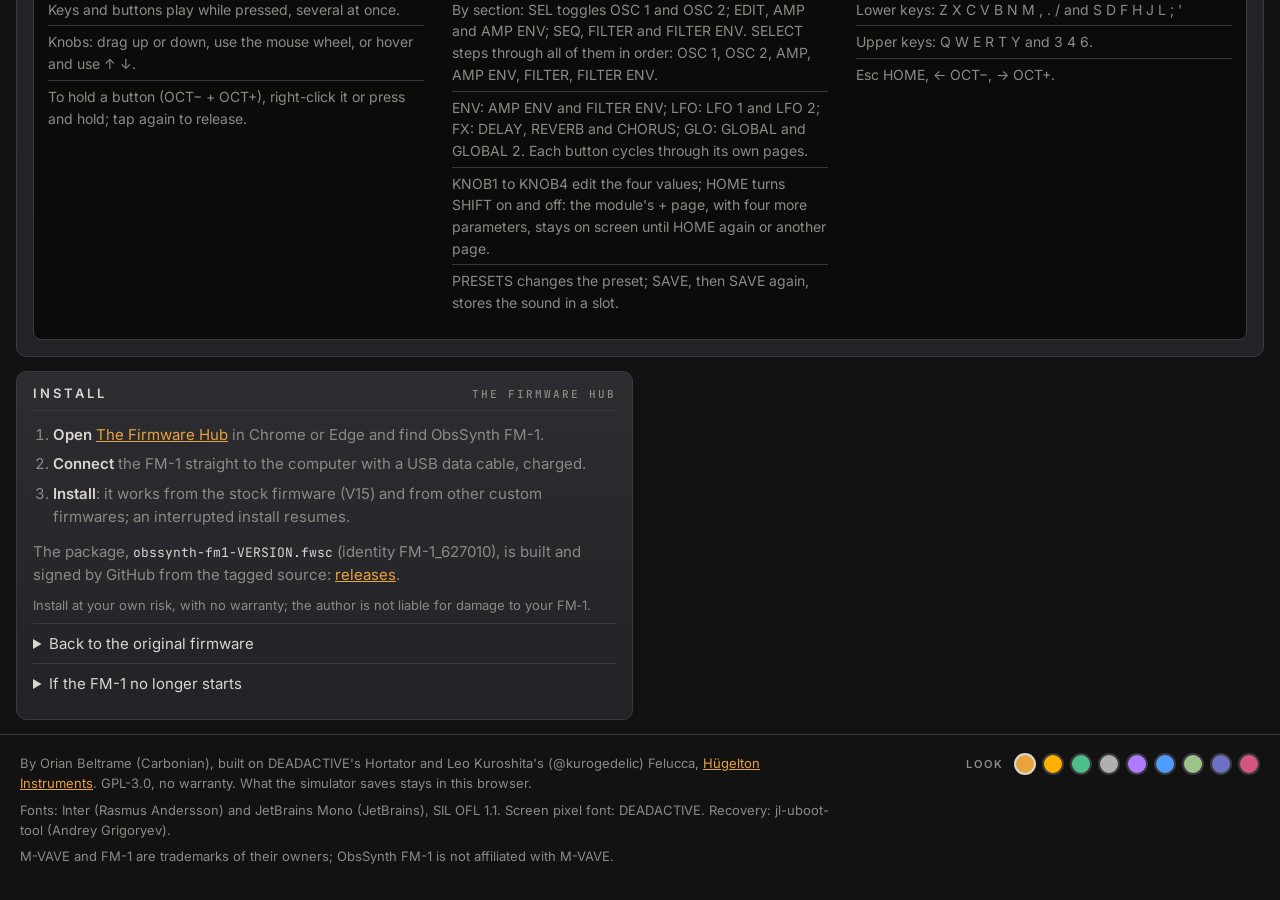
==== commit 94d60975: "0.1.1: the package identity FM-1_627010, ObsSynth's own FM-1_917 was inside Felucca's FM-1_91x range" ====
--- a/web/sim/index.html
+++ b/web/sim/index.html
@@ -187,7 +187,7 @@
     <section class="panel" aria-label="Install">
       <header><h2>Install</h2><span class="tag">The Firmware Hub</span></header>
       <ol class="steps"><li><b>Open</b> <a href="https://thefirmwarehub.com" target="_blank" rel="noopener">The Firmware Hub</a> in Chrome or Edge and find ObsSynth FM-1.</li><li><b>Connect</b> the FM-1 straight to the computer with a USB data cable, charged.</li><li><b>Install</b>: it works from the stock firmware (V15) and from other custom firmwares; an interrupted install resumes.</li></ol>
-      <p>The package, <code>obssynth-fm1-VERSION.fwsc</code> (identity FM-1_917), is built and signed by GitHub from the tagged source: <a href="https://github.com/orianbsilva/obssynth-fm1/releases" target="_blank" rel="noopener">releases</a>.</p>
+      <p>The package, <code>obssynth-fm1-VERSION.fwsc</code> (identity FM-1_627010), is built and signed by GitHub from the tagged source: <a href="https://github.com/orianbsilva/obssynth-fm1/releases" target="_blank" rel="noopener">releases</a>.</p>
       <p class="risk">Install at your own risk, with no warranty; the author is not liable for damage to your FM&#8209;1.</p>
       <details>
         <summary>Back to the original firmware</summary>
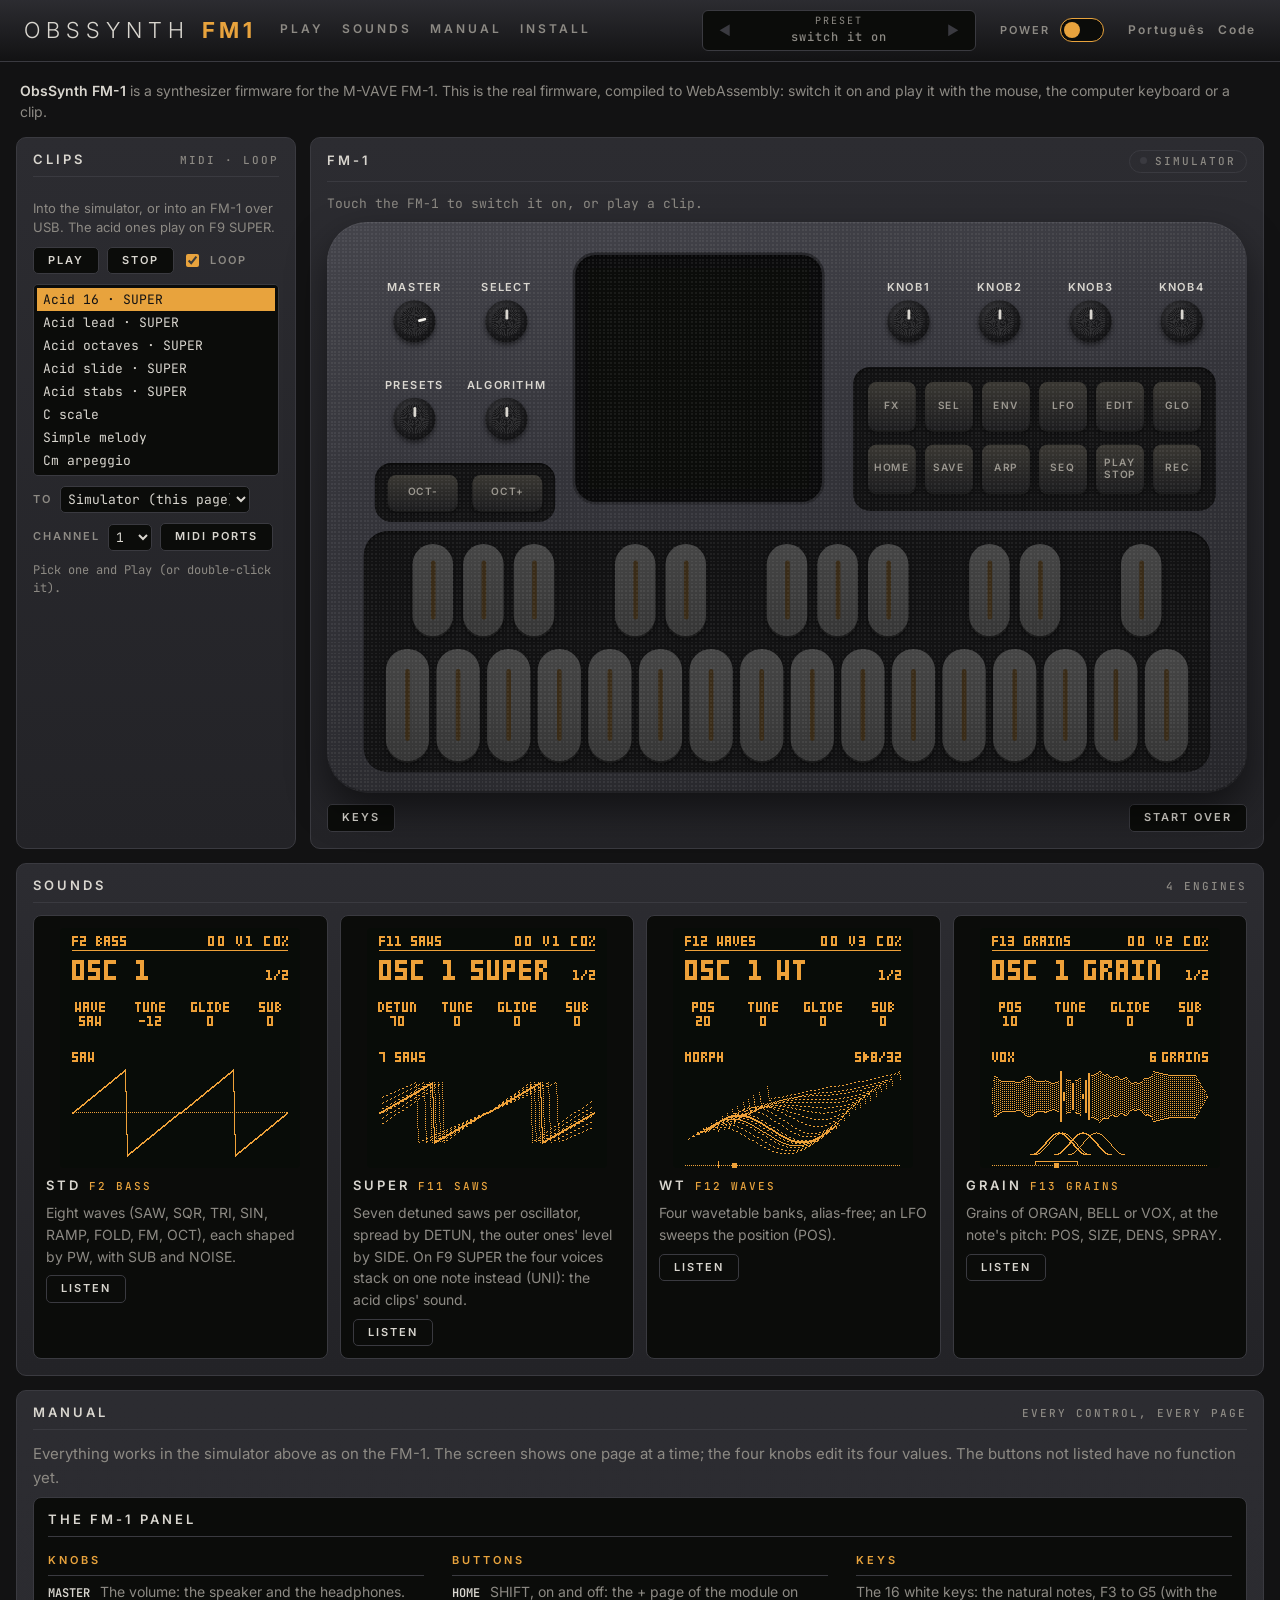
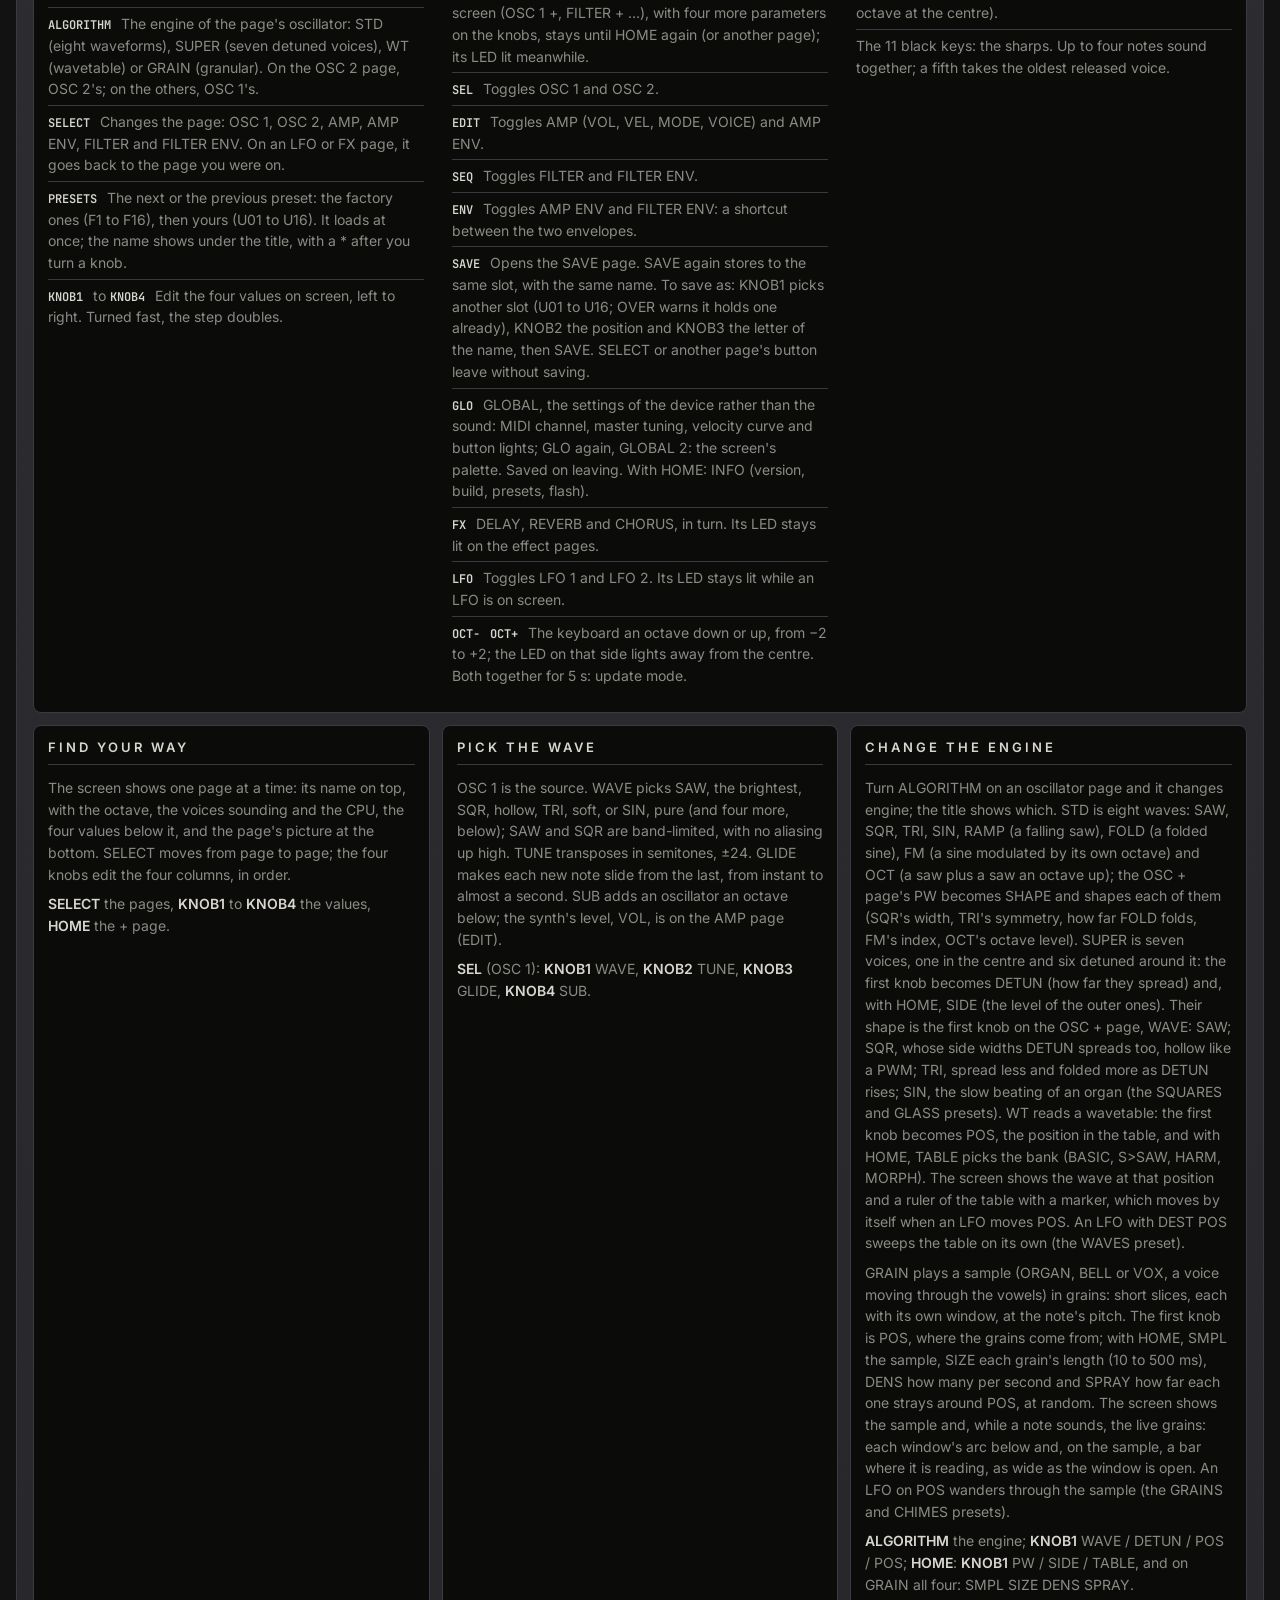
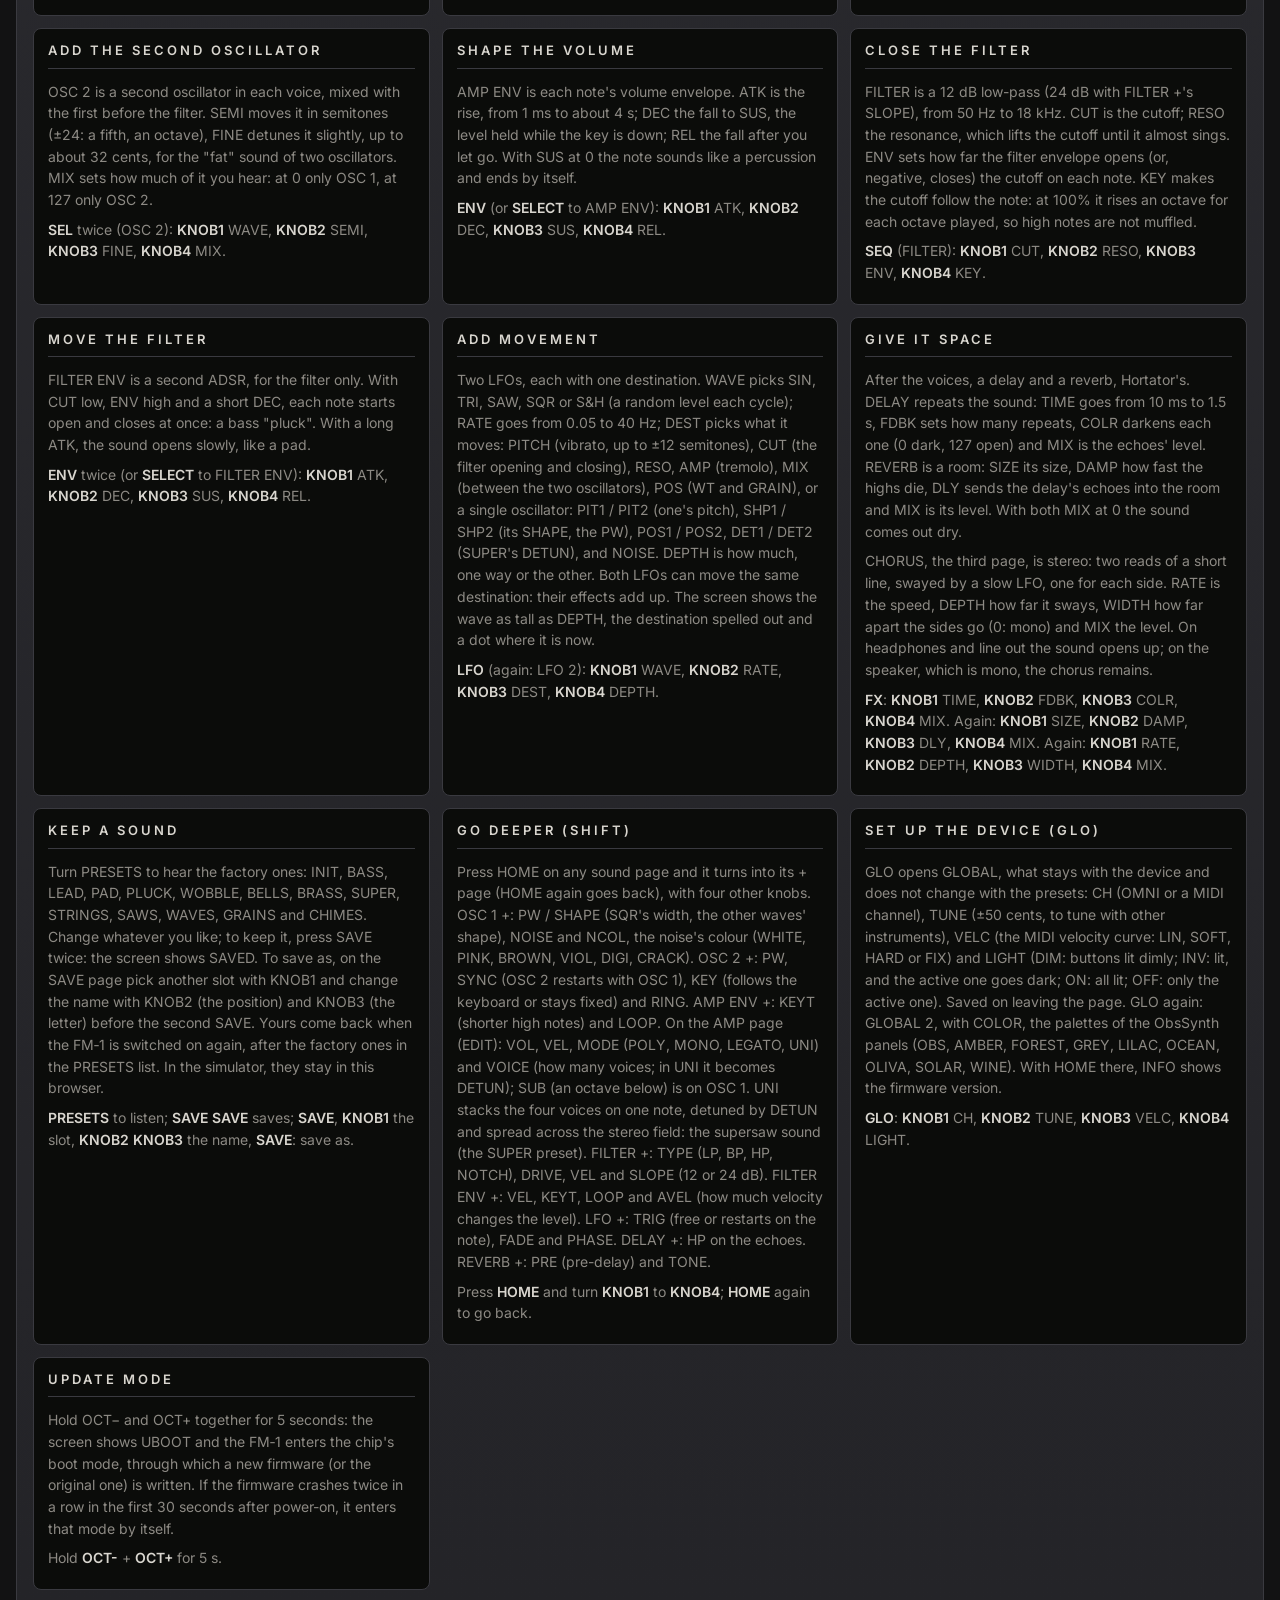
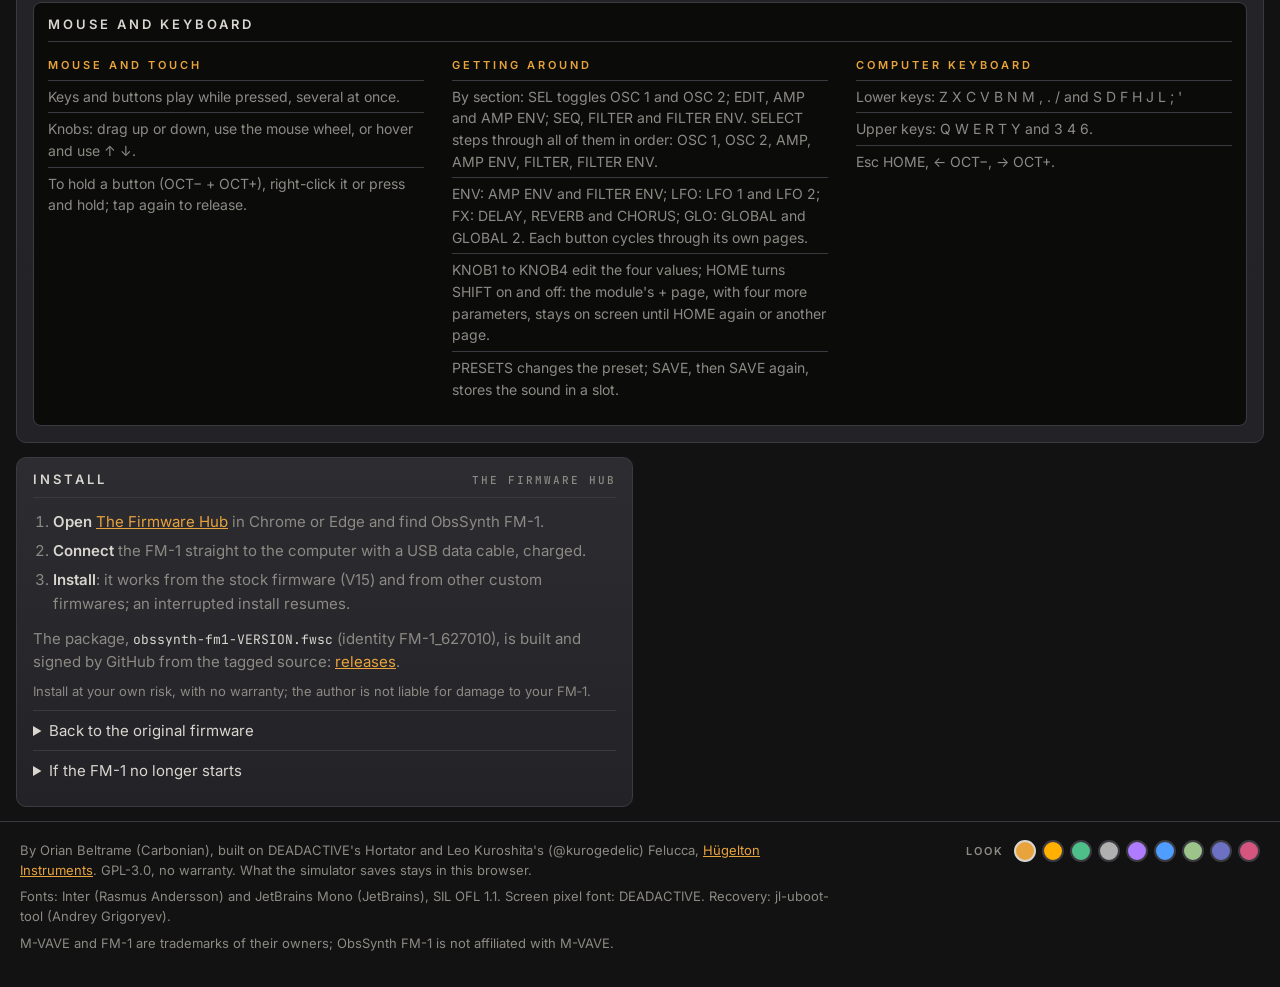
==== commit f7aea063: "0.2.0: SUPER's shapes (SAW, SQR, TRI, SIN), presets SQUARES and GLASS SUPER's seven voices take the " ====
--- a/web/sim/index.html
+++ b/web/sim/index.html
@@ -100,7 +100,7 @@
       <section class="sub wide">
         <header><h3>The FM-1 panel</h3></header>
         <div class="controls">
-          <div><h4>KNOBS</h4><ul><li><b>MASTER</b> The volume: the speaker and the headphones.</li><li><b>ALGORITHM</b> The engine of the page's oscillator: STD (eight waveforms), SUPER (seven detuned saws), WT (wavetable) or GRAIN (granular). On the OSC 2 page, OSC 2's; on the others, OSC 1's.</li><li><b>SELECT</b> Changes the page: OSC 1, OSC 2, AMP, AMP ENV, FILTER and FILTER ENV. On an LFO or FX page, it goes back to the page you were on.</li><li><b>PRESETS</b> The next or the previous preset: the factory ones (F1 to F14), then yours (U01 to U16). It loads at once; the name shows under the title, with a * after you turn a knob.</li><li><b>KNOB1</b> to <b>KNOB4</b> Edit the four values on screen, left to right. Turned fast, the step doubles.</li></ul></div>
+          <div><h4>KNOBS</h4><ul><li><b>MASTER</b> The volume: the speaker and the headphones.</li><li><b>ALGORITHM</b> The engine of the page's oscillator: STD (eight waveforms), SUPER (seven detuned voices), WT (wavetable) or GRAIN (granular). On the OSC 2 page, OSC 2's; on the others, OSC 1's.</li><li><b>SELECT</b> Changes the page: OSC 1, OSC 2, AMP, AMP ENV, FILTER and FILTER ENV. On an LFO or FX page, it goes back to the page you were on.</li><li><b>PRESETS</b> The next or the previous preset: the factory ones (F1 to F16), then yours (U01 to U16). It loads at once; the name shows under the title, with a * after you turn a knob.</li><li><b>KNOB1</b> to <b>KNOB4</b> Edit the four values on screen, left to right. Turned fast, the step doubles.</li></ul></div>
           <div><h4>BUTTONS</h4><ul><li><b>HOME</b> SHIFT, on and off: the + page of the module on screen (OSC 1 +, FILTER + …), with four more parameters on the knobs, stays until HOME again (or another page); its LED lit meanwhile.</li><li><b>SEL</b> Toggles OSC 1 and OSC 2.</li><li><b>EDIT</b> Toggles AMP (VOL, VEL, MODE, VOICE) and AMP ENV.</li><li><b>SEQ</b> Toggles FILTER and FILTER ENV.</li><li><b>ENV</b> Toggles AMP ENV and FILTER ENV: a shortcut between the two envelopes.</li><li><b>SAVE</b> Opens the SAVE page. SAVE again stores to the same slot, with the same name. To save as: KNOB1 picks another slot (U01 to U16; OVER warns it holds one already), KNOB2 the position and KNOB3 the letter of the name, then SAVE. SELECT or another page's button leave without saving.</li><li><b>GLO</b> GLOBAL, the settings of the device rather than the sound: MIDI channel, master tuning, velocity curve and button lights; GLO again, GLOBAL 2: the screen's palette. Saved on leaving. With HOME: INFO (version, build, presets, flash).</li><li><b>FX</b> DELAY, REVERB and CHORUS, in turn. Its LED stays lit on the effect pages.</li><li><b>LFO</b> Toggles LFO 1 and LFO 2. Its LED stays lit while an LFO is on screen.</li><li><b>OCT-</b> <b>OCT+</b> The keyboard an octave down or up, from −2 to +2; the LED on that side lights away from the centre. Both together for 5 s: update mode.</li></ul></div>
           <div><h4>KEYS</h4><ul><li>The 16 white keys: the natural notes, F3 to G5 (with the octave at the centre).</li><li>The 11 black keys: the sharps. Up to four notes sound together; a fifth takes the oldest released voice.</li></ul></div>
         </div>
@@ -117,7 +117,7 @@
         </section>
         <section class="sub">
           <header><h3>Change the engine</h3></header>
-          <p>Turn ALGORITHM on an oscillator page and it changes engine; the title shows which. STD is eight waves: SAW, SQR, TRI, SIN, RAMP (a falling saw), FOLD (a folded sine), FM (a sine modulated by its own octave) and OCT (a saw plus a saw an octave up); the OSC + page's PW becomes SHAPE and shapes each of them (SQR's width, TRI's symmetry, how far FOLD folds, FM's index, OCT's octave level). SUPER is seven saws, one in the centre and six detuned around it: the first knob becomes DETUN (how far they spread) and, with HOME, SIDE (the level of the outer ones). WT reads a wavetable: the first knob becomes POS, the position in the table, and with HOME, TABLE picks the bank (BASIC, S>SAW, HARM, MORPH). The screen shows the wave at that position and a ruler of the table with a marker, which moves by itself when an LFO moves POS. An LFO with DEST POS sweeps the table on its own (the WAVES preset).</p>
+          <p>Turn ALGORITHM on an oscillator page and it changes engine; the title shows which. STD is eight waves: SAW, SQR, TRI, SIN, RAMP (a falling saw), FOLD (a folded sine), FM (a sine modulated by its own octave) and OCT (a saw plus a saw an octave up); the OSC + page's PW becomes SHAPE and shapes each of them (SQR's width, TRI's symmetry, how far FOLD folds, FM's index, OCT's octave level). SUPER is seven voices, one in the centre and six detuned around it: the first knob becomes DETUN (how far they spread) and, with HOME, SIDE (the level of the outer ones). Their shape is the first knob on the OSC + page, WAVE: SAW; SQR, whose side widths DETUN spreads too, hollow like a PWM; TRI, spread less and folded more as DETUN rises; SIN, the slow beating of an organ (the SQUARES and GLASS presets). WT reads a wavetable: the first knob becomes POS, the position in the table, and with HOME, TABLE picks the bank (BASIC, S>SAW, HARM, MORPH). The screen shows the wave at that position and a ruler of the table with a marker, which moves by itself when an LFO moves POS. An LFO with DEST POS sweeps the table on its own (the WAVES preset).</p>
           <p>GRAIN plays a sample (ORGAN, BELL or VOX, a voice moving through the vowels) in grains: short slices, each with its own window, at the note's pitch. The first knob is POS, where the grains come from; with HOME, SMPL the sample, SIZE each grain's length (10 to 500 ms), DENS how many per second and SPRAY how far each one strays around POS, at random. The screen shows the sample and, while a note sounds, the live grains: each window's arc below and, on the sample, a bar where it is reading, as wide as the window is open. An LFO on POS wanders through the sample (the GRAINS and CHIMES presets).</p>
           <p class="where"><b>ALGORITHM</b> the engine; <b>KNOB1</b> WAVE / DETUN / POS / POS; <b>HOME</b>: <b>KNOB1</b> PW / SIDE / TABLE, and on GRAIN all four: SMPL SIZE DENS SPRAY.</p>
         </section>
